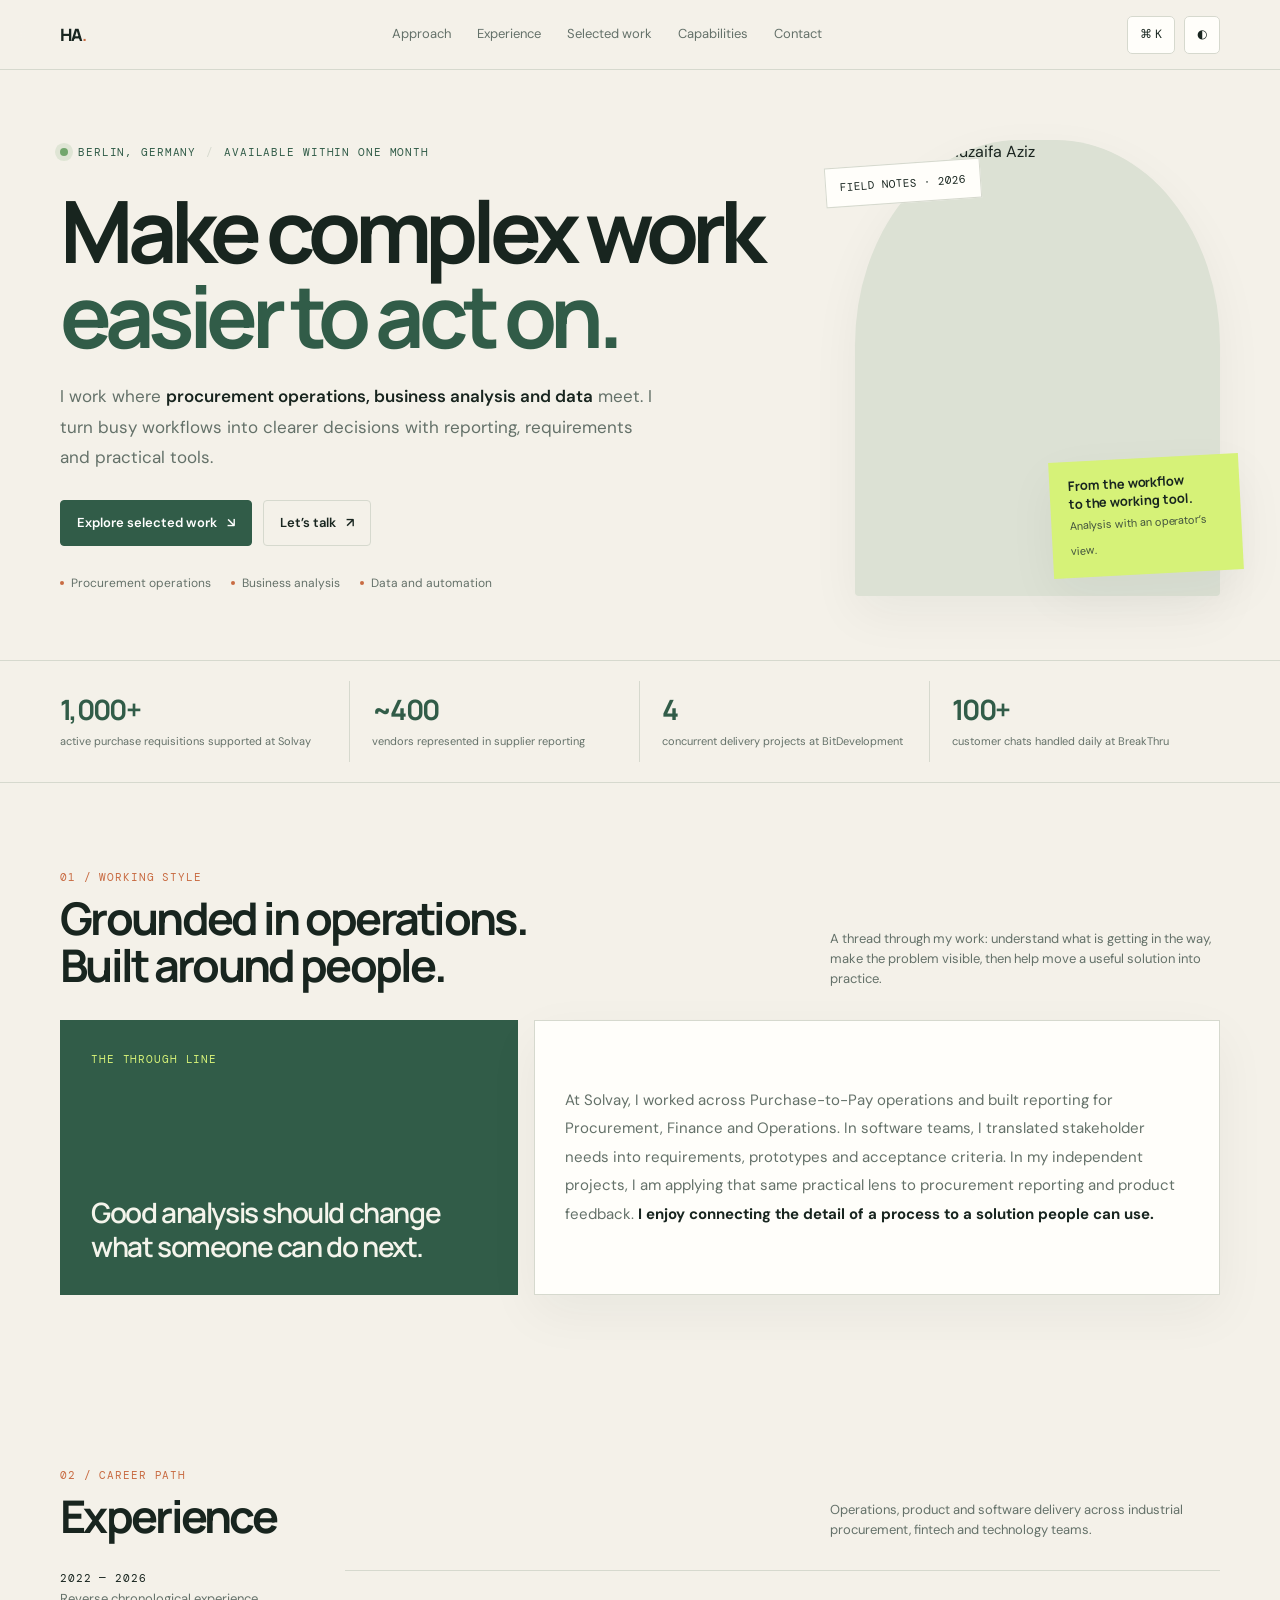
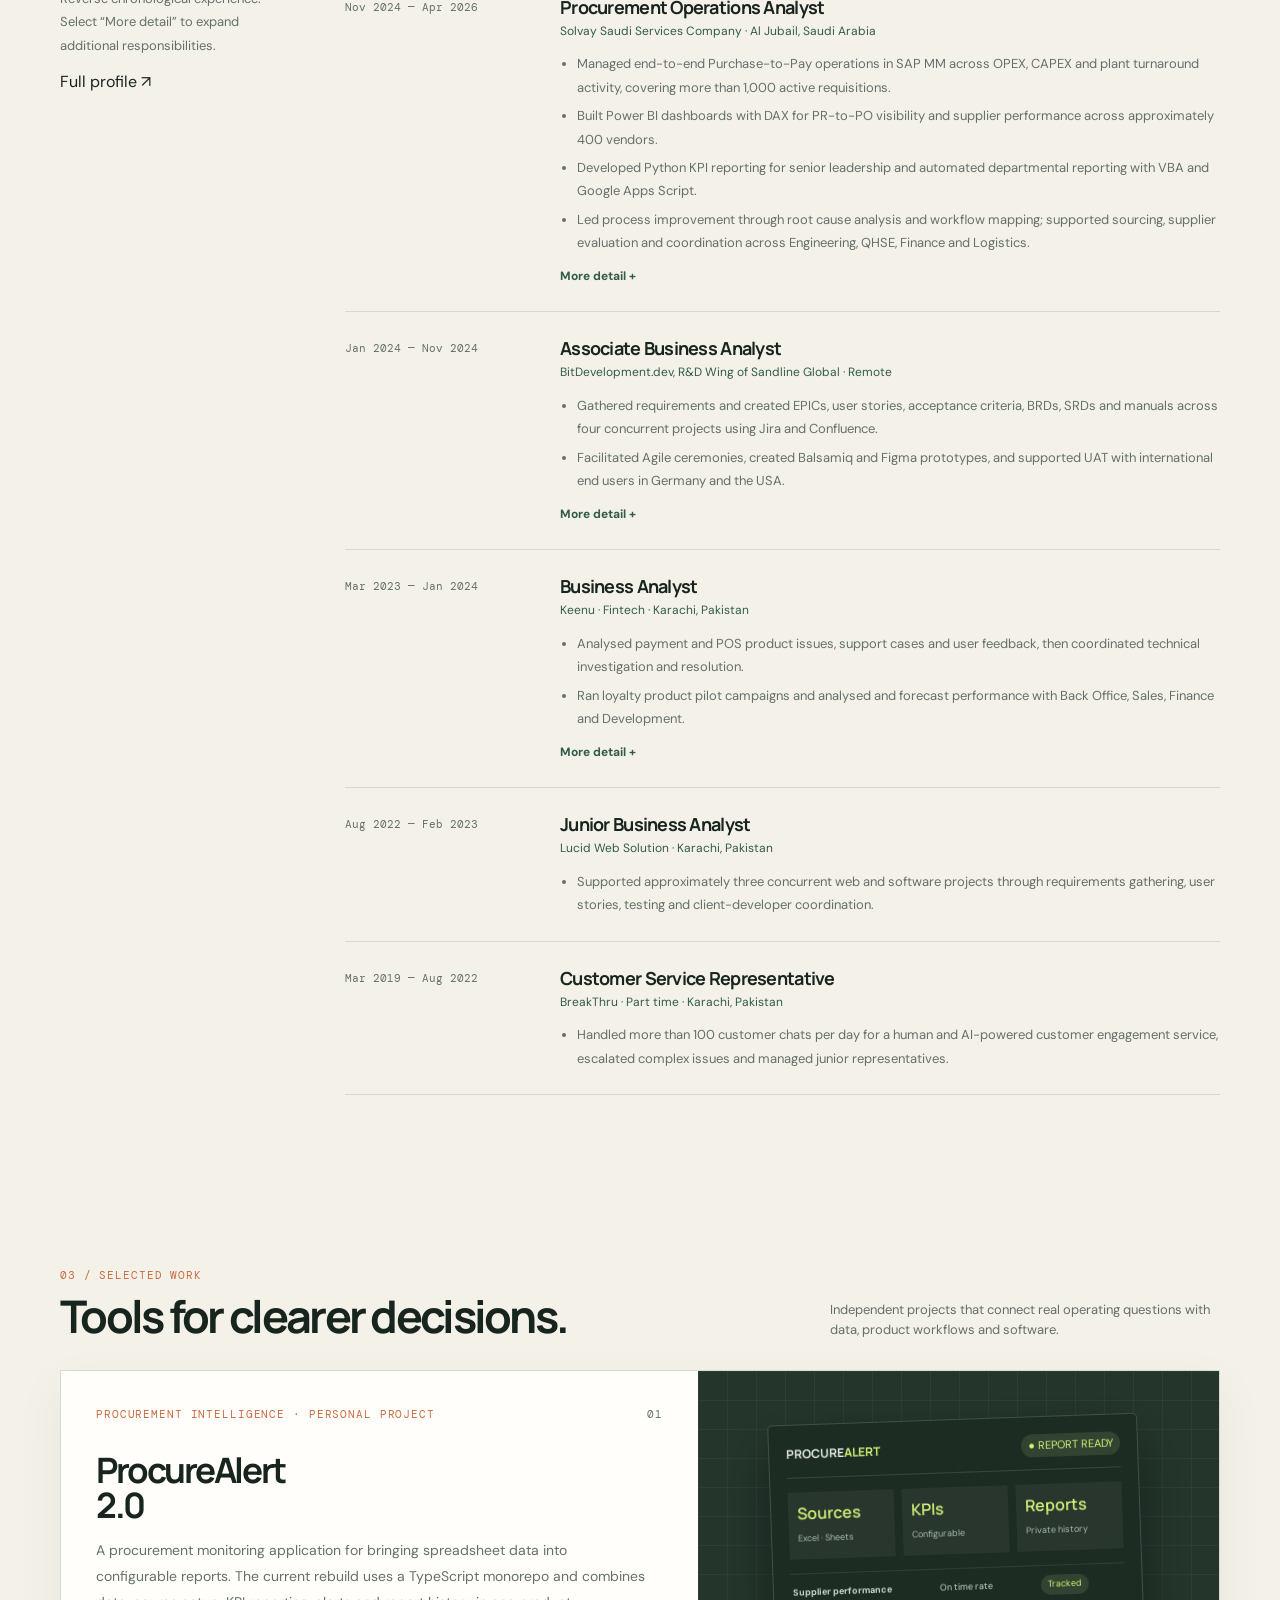
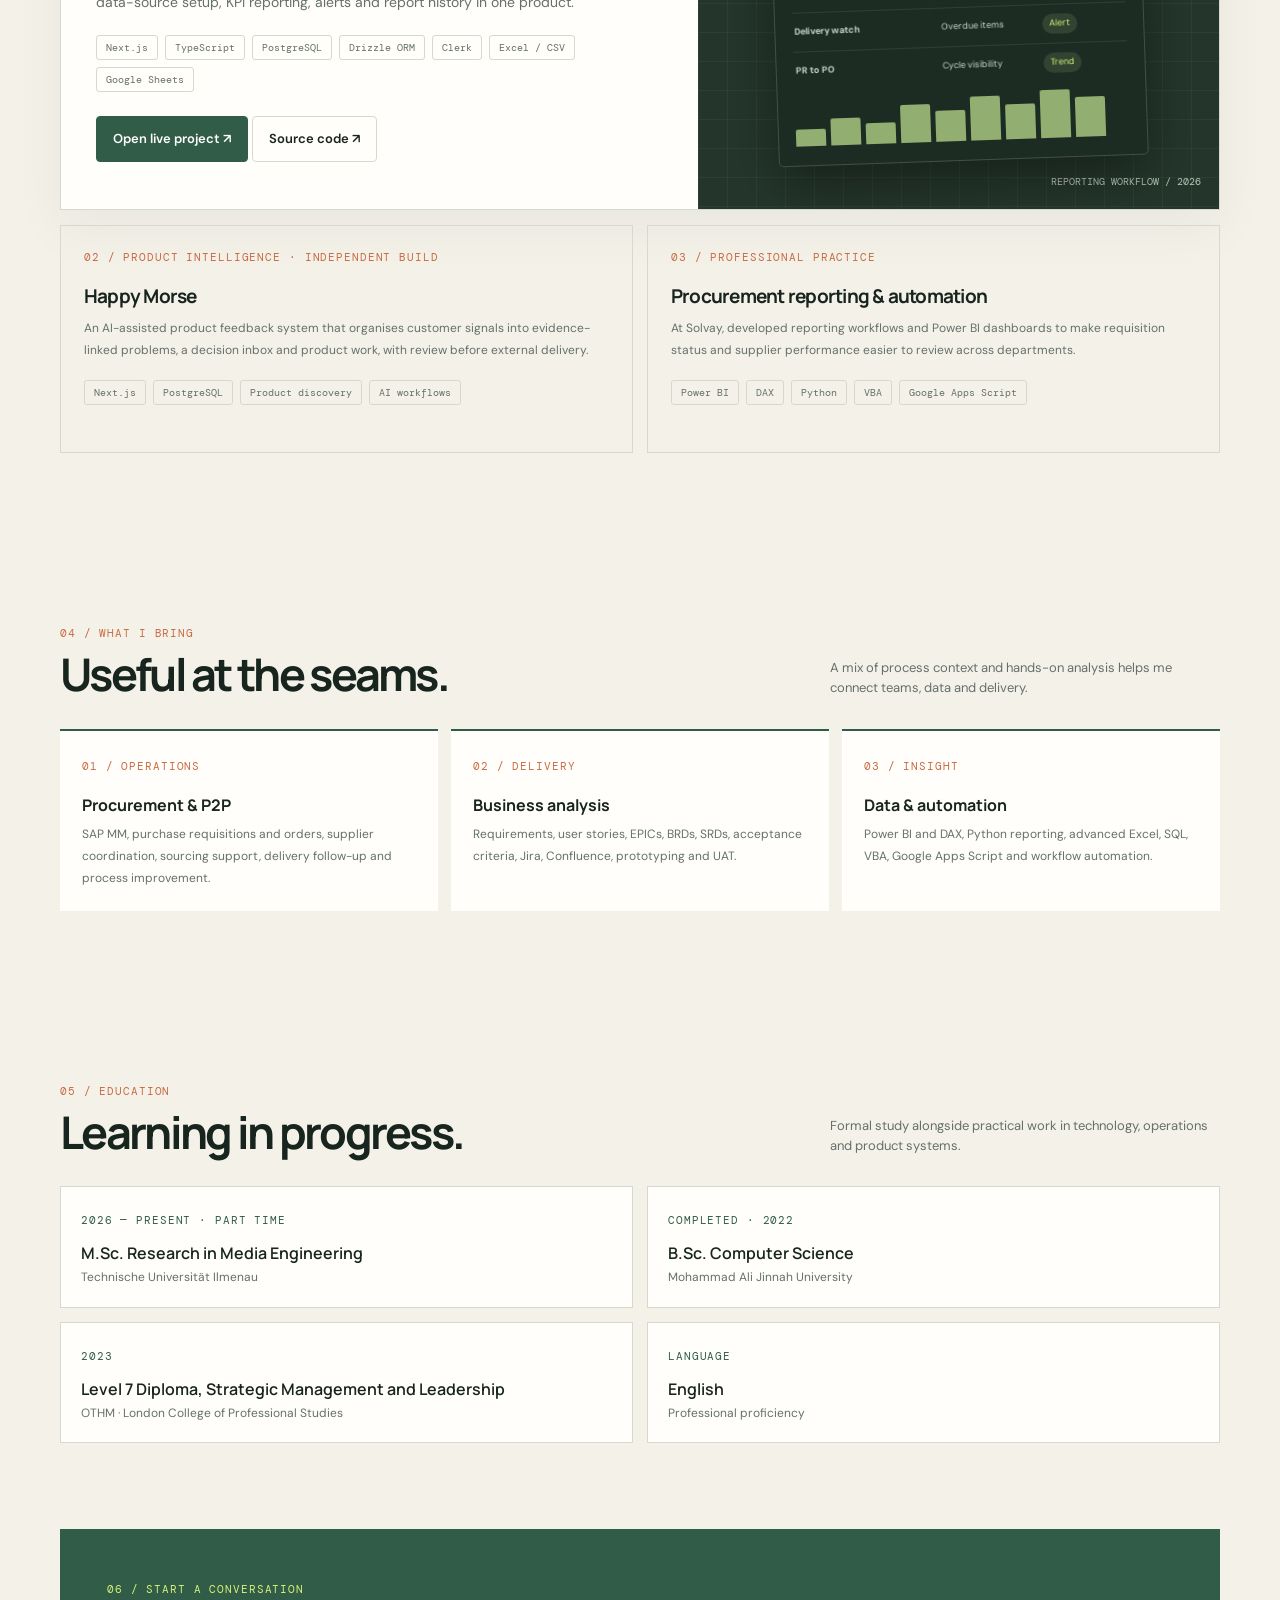
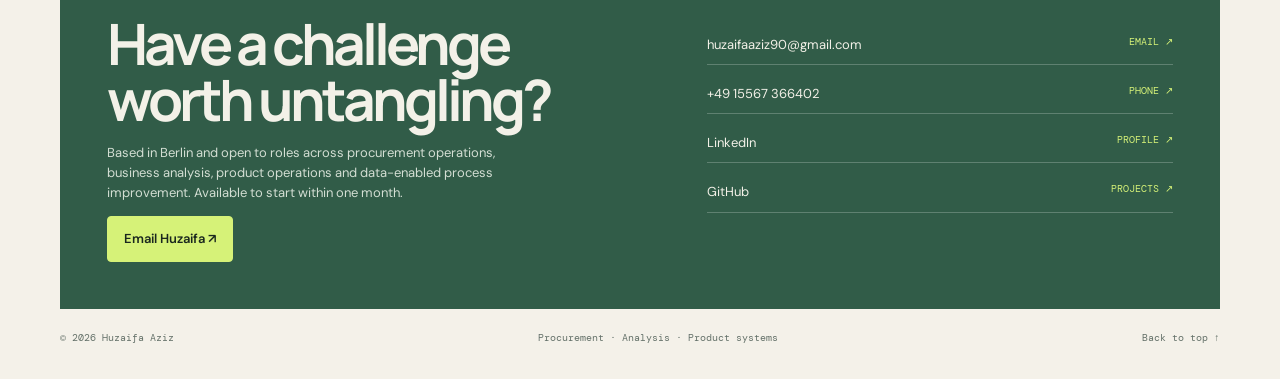
==== index.html @ 8d6973bf "Add files via upload" ====
<!doctype html>
<html lang="en">
<head>
  <meta charset="utf-8">
  <meta name="viewport" content="width=device-width, initial-scale=1">
  <meta name="theme-color" content="#f4f1e9">
  <meta name="description" content="Huzaifa Aziz connects procurement operations, business analysis and practical data tools. Based in Berlin, Germany.">
  <title>Huzaifa Aziz | Procurement, Analysis & Product Systems</title>
  <link rel="preconnect" href="https://fonts.googleapis.com">
  <link rel="preconnect" href="https://fonts.gstatic.com" crossorigin>
  <link href="https://fonts.googleapis.com/css2?family=DM+Mono:wght@400;500&family=DM+Sans:wght@400;500;600;700&family=Manrope:wght@400;500;600;700;800&display=swap" rel="stylesheet">
  <style>
    :root{--paper:#f4f1e9;--ink:#18251f;--muted:#647169;--line:#d6d9ce;--green:#315c48;--lime:#d6f278;--orange:#c86b42;--card:#fffefa;--shadow:0 18px 50px #18251f0d;--sans:'DM Sans',sans-serif;--display:'Manrope',sans-serif;--mono:'DM Mono',monospace;color-scheme:light}
    [data-theme=dark]{--paper:#141c19;--ink:#eaf0e8;--muted:#a2afa5;--line:#354139;--green:#9dc5a9;--lime:#d6f278;--orange:#ee9c74;--card:#1d2823;--shadow:0 18px 50px #0003;color-scheme:dark}
    *{box-sizing:border-box}html{scroll-behavior:smooth;scroll-padding-top:90px}body{margin:0;background:var(--paper);color:var(--ink);font-family:var(--sans);line-height:1.55}a{color:inherit;text-decoration:none}button{font:inherit;color:inherit}.mono{font-family:var(--mono);font-size:11px;letter-spacing:.08em;text-transform:uppercase}.muted{color:var(--muted)}.wrap{width:min(1160px,calc(100% - 48px));margin:auto}.topbar{height:70px;border-bottom:1px solid var(--line);display:flex;align-items:center;position:sticky;top:0;background:color-mix(in srgb,var(--paper) 91%,transparent);backdrop-filter:blur(14px);z-index:10}.nav{display:flex;align-items:center;justify-content:space-between;gap:25px}.brand{font:800 17px var(--display);letter-spacing:-.05em}.brand b{color:var(--orange)}.navlinks{display:flex;align-items:center;gap:26px;font-size:13px;color:var(--muted)}.navlinks a:hover,.textlink:hover{color:var(--orange)}.navtools{display:flex;align-items:center;gap:9px}.iconbtn,.menu-btn{height:38px;padding:0 12px;border:1px solid var(--line);background:var(--card);border-radius:5px;cursor:pointer;font-size:12px}.menu-btn{display:none}
    .hero{padding:70px 0 64px;display:grid;grid-template-columns:1.28fr .72fr;gap:64px;align-items:center}.eyebrow{display:flex;align-items:center;gap:10px;color:var(--green)}.dot{width:8px;height:8px;border-radius:50%;background:#72a66d;box-shadow:0 0 0 5px color-mix(in srgb,#72a66d 16%,transparent)}h1,h2,h3,p{margin-top:0}h1{font:700 clamp(46px,7vw,86px)/.99 var(--display);letter-spacing:-.075em;margin:27px 0 23px;max-width:770px}.hero h1 span{color:var(--green)}.hero-copy{max-width:600px;color:var(--muted);font-size:17px;line-height:1.8}.hero-copy strong{color:var(--ink);font-weight:600}.actions{display:flex;gap:11px;flex-wrap:wrap;margin:27px 0 28px}.button{display:inline-flex;align-items:center;gap:10px;padding:12px 16px;border:1px solid var(--green);background:var(--green);color:#fff;border-radius:4px;font-size:13px;font-weight:600;transition:transform .18s,background .18s}.button:hover{transform:translateY(-2px);background:#254735}.button.secondary{color:var(--ink);background:transparent;border-color:var(--line)}.button.secondary:hover{border-color:var(--green);background:var(--card)}.quickfacts{display:flex;gap:20px;flex-wrap:wrap;color:var(--muted);font-size:12px}.quickfacts span{display:flex;align-items:center;gap:7px}.quickfacts i{width:4px;height:4px;background:var(--orange);border-radius:50%}
    .portrait-wrap{position:relative;max-width:365px;justify-self:end;width:100%}.portrait-frame{aspect-ratio:4/5;background:#dce1d4;overflow:hidden;border-radius:45% 45% 4px 4px;position:relative;box-shadow:var(--shadow)}.portrait-frame img{width:100%;height:100%;object-fit:cover;object-position:50% 34%;filter:saturate(.82)}.portrait-mark{position:absolute;right:-21px;bottom:23px;background:var(--lime);padding:15px 18px;max-width:190px;box-shadow:var(--shadow);transform:rotate(-3deg)}.portrait-mark b{display:block;font:700 13px var(--display)}.portrait-mark span{font-size:11px;color:#41523d}.portrait-note{position:absolute;top:23px;left:-30px;background:var(--card);padding:12px 14px;border:1px solid var(--line);font:11px var(--mono);transform:rotate(-4deg)}
    .proof{border-top:1px solid var(--line);border-bottom:1px solid var(--line);padding:20px 0}.proof-grid{display:grid;grid-template-columns:repeat(4,1fr)}.proof-item{padding:9px 22px;border-right:1px solid var(--line)}.proof-item:first-child{padding-left:0}.proof-item:last-child{border:0}.proof-num{display:block;font:700 28px var(--display);letter-spacing:-.06em;color:var(--green)}.proof-label{font-size:11px;color:var(--muted);line-height:1.45}
    section.content{padding:86px 0}.section-head{display:flex;justify-content:space-between;align-items:end;gap:24px;margin-bottom:30px}.section-head h2{font:700 clamp(30px,4vw,45px)/1.05 var(--display);letter-spacing:-.06em;margin:9px 0 0}.section-head p{max-width:390px;font-size:13px;color:var(--muted);margin:0}.section-no{color:var(--orange)}
    .story-grid{display:grid;grid-template-columns:.8fr 1.2fr;gap:16px}.story-lede{padding:31px;background:var(--green);color:#f4f4eb;min-height:275px;display:flex;flex-direction:column;justify-content:space-between}.story-lede .mono{color:var(--lime)}.story-lede h3{font:600 28px/1.23 var(--display);letter-spacing:-.05em;margin:30px 0 0;max-width:360px}.story-right{background:var(--card);border:1px solid var(--line);padding:28px 30px;box-shadow:var(--shadow);display:flex;align-items:center}.story-right p{font-size:15px;line-height:1.9;color:var(--muted);margin:0}.story-right strong{color:var(--ink)}
    .experience{display:grid;grid-template-columns:230px 1fr;gap:55px}.exp-intro{position:sticky;top:105px;align-self:start}.exp-intro p{font-size:13px;color:var(--muted);line-height:1.8}.timeline{border-top:1px solid var(--line)}.job{padding:24px 0;border-bottom:1px solid var(--line);display:grid;grid-template-columns:190px 1fr;gap:25px}.job time{font:11px var(--mono);color:var(--muted);padding-top:5px}.job h3{font:700 18px var(--display);letter-spacing:-.04em;margin:0}.job-org{font-size:12px;color:var(--green);margin:3px 0 12px}.job ul{margin:0;padding-left:17px;color:var(--muted);font-size:13px;line-height:1.8}.job li+li{margin-top:5px}.job-more{margin-top:12px;border:0;background:none;color:var(--green);padding:0;font-size:12px;font-weight:700;cursor:pointer}.job .extra{display:none}.job.open .extra{display:list-item}
    .project-feature{background:var(--card);border:1px solid var(--line);box-shadow:var(--shadow);display:grid;grid-template-columns:1.1fr .9fr;min-height:360px;overflow:hidden}.project-copy{padding:35px}.project-top{display:flex;justify-content:space-between;gap:16px;align-items:center}.project-label{color:var(--orange)}.project-copy h3{font:700 35px/.98 var(--display);letter-spacing:-.07em;margin:30px 0 16px}.project-copy p{max-width:550px;color:var(--muted);font-size:14px;line-height:1.85}.chips{display:flex;flex-wrap:wrap;gap:7px;margin:19px 0 24px}.chip{border:1px solid var(--line);padding:5px 9px;border-radius:3px;font:10px var(--mono);color:var(--muted)}.project-art{position:relative;min-height:330px;background:#24362c;overflow:hidden;padding:28px;color:#e9f0e8}.gridlines{position:absolute;inset:0;background-image:linear-gradient(#ffffff0a 1px,transparent 1px),linear-gradient(90deg,#ffffff0a 1px,transparent 1px);background-size:29px 29px}.mock{position:relative;z-index:1;border:1px solid #ffffff29;background:#1c2b23e8;border-radius:5px;padding:17px;max-width:370px;margin:20px auto;box-shadow:0 20px 55px #0006;transform:rotate(-2deg)}.mock-head{display:flex;justify-content:space-between;align-items:center;font-size:11px;border-bottom:1px solid #ffffff20;padding-bottom:12px}.mock-logo{font:700 12px var(--display)}.mock-logo i{color:var(--lime);font-style:normal}.mock-stats{display:grid;grid-template-columns:repeat(3,1fr);gap:8px;margin:14px 0}.mock-stat{background:#ffffff0c;padding:10px 9px}.mock-stat b{font:600 16px var(--display);display:block;color:var(--lime)}.mock-stat small{font-size:9px;color:#aab9ae}.mock-row{display:grid;grid-template-columns:1.2fr .8fr .7fr;gap:7px;align-items:center;border-top:1px solid #ffffff16;padding:9px 2px;font-size:9px;color:#cbd6cc}.pill{border-radius:20px;padding:3px 7px;background:#b3d28223;color:#d6f278;width:max-content}.mock-bars{height:48px;display:flex;align-items:end;gap:5px;margin:8px 0 2px}.mock-bars i{width:9%;background:#9fbd79;border-radius:2px 2px 0 0;opacity:.9}.project-note{position:absolute;bottom:21px;right:18px;font:10px var(--mono);color:#bac8ba}
    .project-pair{display:grid;grid-template-columns:1fr 1fr;gap:14px;margin-top:15px}.mini-project{padding:23px;border:1px solid var(--line);background:transparent;transition:background .2s,transform .2s}.mini-project:hover{background:var(--card);transform:translateY(-3px)}.mini-project h3{font:700 19px var(--display);letter-spacing:-.04em;margin:17px 0 9px}.mini-project p{font-size:12px;color:var(--muted);line-height:1.8;margin-bottom:14px}.mini-project .textlink{font-size:12px;color:var(--green);font-weight:700}
    .cap-grid{display:grid;grid-template-columns:repeat(3,1fr);gap:13px}.cap{padding:22px;border-top:2px solid var(--green);background:var(--card);min-height:165px}.cap .mono{color:var(--orange)}.cap h3{font:700 16px var(--display);margin:17px 0 8px}.cap p{font-size:12px;color:var(--muted);line-height:1.8;margin:0}.education{display:grid;grid-template-columns:1fr 1fr;gap:14px}.edu{border:1px solid var(--line);padding:20px;background:var(--card)}.edu h3{font:600 16px var(--display);margin:10px 0 4px}.edu p{font-size:12px;color:var(--muted);margin:0}.edu .mono{color:var(--green)}
    .contact{background:var(--green);color:#f3f1e8;padding:47px;display:grid;grid-template-columns:1.1fr .9fr;gap:30px;align-items:center}.contact .mono{color:var(--lime)}.contact h2{font:700 clamp(34px,5vw,57px)/.98 var(--display);letter-spacing:-.07em;margin:15px 0}.contact p{font-size:13px;color:#d3ded3;max-width:420px}.contact-links{display:grid;gap:10px}.contact-links a{border-bottom:1px solid #ffffff39;padding:9px 0;display:flex;justify-content:space-between;gap:10px;font-size:13px}.contact-links a span{font:10px var(--mono);color:var(--lime)}footer{padding:22px 0 35px;display:flex;justify-content:space-between;color:var(--muted);font:10px var(--mono)}.reveal{opacity:0;transform:translateY(15px);transition:opacity .6s,transform .6s}.reveal.in{opacity:1;transform:none}.palette{position:fixed;inset:0;z-index:30;background:#0007;display:none;align-items:flex-start;justify-content:center;padding:15vh 20px}.palette.show{display:flex}.palette-box{width:min(510px,100%);background:var(--card);padding:12px;border:1px solid var(--line);box-shadow:var(--shadow)}.palette input{width:100%;padding:13px;border:0;border-bottom:1px solid var(--line);background:transparent;color:var(--ink);outline:0}.palette a{display:block;padding:11px 13px;font-size:13px;color:var(--muted)}.palette a:hover{background:var(--paper);color:var(--ink)}
    @media(max-width:800px){.wrap{width:min(100% - 32px,650px)}.navlinks{display:none}.menu-btn{display:block}.hero{grid-template-columns:1fr;gap:36px;padding:50px 0}.portrait-wrap{justify-self:center;width:min(300px,78%)}.proof-grid{grid-template-columns:repeat(2,1fr)}.proof-item:nth-child(2){border:0}.proof-item:nth-child(n+3){border-top:1px solid var(--line);margin-top:10px;padding-top:17px}.story-grid,.project-feature,.contact{grid-template-columns:1fr}.story-lede{min-height:200px}.project-art{min-height:320px}.experience{grid-template-columns:1fr;gap:24px}.exp-intro{position:static}.job{grid-template-columns:125px 1fr;gap:15px}.cap-grid{grid-template-columns:1fr 1fr}.contact{padding:30px}}
    @media(max-width:520px){h1{font-size:52px}.section-head{display:block}.section-head p{margin-top:14px}.proof-item{padding-left:14px;padding-right:10px}.job{grid-template-columns:1fr;gap:5px}.job time{font-size:10px}.project-copy{padding:24px}.project-art{padding:17px}.mock{padding:13px}.project-pair,.education,.cap-grid{grid-template-columns:1fr}.quickfacts{gap:10px 14px}.contact{padding:26px 22px}footer{gap:15px;flex-direction:column}}
    @media(prefers-reduced-motion:reduce){*,*::before,*::after{scroll-behavior:auto!important;transition:none!important}.reveal{opacity:1;transform:none}}
  </style>
</head>
<body>
  <header class="topbar"><nav class="nav wrap" aria-label="Main navigation">
    <a class="brand" href="#home">HA<b>.</b></a>
    <div class="navlinks"><a href="#about">Approach</a><a href="#experience">Experience</a><a href="#work">Selected work</a><a href="#capabilities">Capabilities</a><a href="#contact">Contact</a></div>
    <div class="navtools"><button class="iconbtn" id="cmd" aria-label="Open quick navigation">⌘ K</button><button class="iconbtn" id="theme" aria-label="Toggle color theme">◐</button><button class="menu-btn" id="menu" aria-label="Show navigation">Menu</button></div>
  </nav></header>
  <main>
    <section class="hero wrap" id="home">
      <div>
        <div class="eyebrow mono"><i class="dot"></i> Berlin, Germany <span style="color:var(--line)">/</span> Available within one month</div>
        <h1>Make complex work<br><span>easier to act on.</span></h1>
        <p class="hero-copy">I work where <strong>procurement operations, business analysis and data</strong> meet. I turn busy workflows into clearer decisions with reporting, requirements and practical tools.</p>
        <div class="actions"><a class="button" href="#work">Explore selected work <span aria-hidden="true">↘</span></a><a class="button secondary" href="mailto:huzaifaaziz90@gmail.com">Let’s talk <span aria-hidden="true">↗</span></a></div>
        <div class="quickfacts"><span><i></i> Procurement operations</span><span><i></i> Business analysis</span><span><i></i> Data and automation</span></div>
      </div>
      <div class="portrait-wrap"><div class="portrait-frame"><img src="assets/huzaifa-aziz.jpg" alt="Portrait of Huzaifa Aziz"></div><div class="portrait-note">FIELD NOTES · 2026</div><div class="portrait-mark"><b>From the workflow<br>to the working tool.</b><span>Analysis with an operator’s view.</span></div></div>
    </section>
    <div class="proof"><div class="wrap proof-grid">
      <div class="proof-item"><span class="proof-num">1,000+</span><span class="proof-label">active purchase requisitions supported at Solvay</span></div>
      <div class="proof-item"><span class="proof-num">~400</span><span class="proof-label">vendors represented in supplier reporting</span></div>
      <div class="proof-item"><span class="proof-num">4</span><span class="proof-label">concurrent delivery projects at BitDevelopment</span></div>
      <div class="proof-item"><span class="proof-num">100+</span><span class="proof-label">customer chats handled daily at BreakThru</span></div>
    </div></div>
    <section class="content wrap" id="about"><div class="section-head"><div><div class="mono section-no">01 / Working style</div><h2>Grounded in operations.<br>Built around people.</h2></div><p>A thread through my work: understand what is getting in the way, make the problem visible, then help move a useful solution into practice.</p></div>
      <div class="story-grid reveal"><div class="story-lede"><span class="mono">THE THROUGH LINE</span><h3>Good analysis should change what someone can do next.</h3></div><div class="story-right"><p>At Solvay, I worked across Purchase-to-Pay operations and built reporting for Procurement, Finance and Operations. In software teams, I translated stakeholder needs into requirements, prototypes and acceptance criteria. In my independent projects, I am applying that same practical lens to procurement reporting and product feedback. <strong>I enjoy connecting the detail of a process to a solution people can use.</strong></p></div></div>
    </section>
    <section class="content wrap" id="experience"><div class="section-head"><div><div class="mono section-no">02 / Career path</div><h2>Experience</h2></div><p>Operations, product and software delivery across industrial procurement, fintech and technology teams.</p></div>
      <div class="experience"><aside class="exp-intro"><div class="mono">2022 — 2026</div><p>Reverse chronological experience. Select “More detail” to expand additional responsibilities.</p><a class="textlink" href="https://www.linkedin.com/in/huzaifah-aziz-63092996/" target="_blank" rel="noreferrer">Full profile ↗</a></aside><div class="timeline">
        <article class="job"><time>Nov 2024 — Apr 2026</time><div><h3>Procurement Operations Analyst</h3><div class="job-org">Solvay Saudi Services Company · Al Jubail, Saudi Arabia</div><ul><li>Managed end-to-end Purchase-to-Pay operations in SAP MM across OPEX, CAPEX and plant turnaround activity, covering more than 1,000 active requisitions.</li><li>Built Power BI dashboards with DAX for PR-to-PO visibility and supplier performance across approximately 400 vendors.</li><li>Developed Python KPI reporting for senior leadership and automated departmental reporting with VBA and Google Apps Script.</li><li>Led process improvement through root cause analysis and workflow mapping; supported sourcing, supplier evaluation and coordination across Engineering, QHSE, Finance and Logistics.</li><li class="extra">Coordinated suppliers across Europe, Asia and other markets and participated in price negotiations. No quantified savings claim is included.</li></ul><button class="job-more">More detail +</button></div></article>
        <article class="job"><time>Jan 2024 — Nov 2024</time><div><h3>Associate Business Analyst</h3><div class="job-org">BitDevelopment.dev, R&amp;D Wing of Sandline Global · Remote</div><ul><li>Gathered requirements and created EPICs, user stories, acceptance criteria, BRDs, SRDs and manuals across four concurrent projects using Jira and Confluence.</li><li>Facilitated Agile ceremonies, created Balsamiq and Figma prototypes, and supported UAT with international end users in Germany and the USA.</li><li class="extra">Worked with stakeholders and delivery teams to clarify workflows and validate outcomes against business rules.</li></ul><button class="job-more">More detail +</button></div></article>
        <article class="job"><time>Mar 2023 — Jan 2024</time><div><h3>Business Analyst</h3><div class="job-org">Keenu · Fintech · Karachi, Pakistan</div><ul><li>Analysed payment and POS product issues, support cases and user feedback, then coordinated technical investigation and resolution.</li><li>Ran loyalty product pilot campaigns and analysed and forecast performance with Back Office, Sales, Finance and Development.</li><li class="extra">Documented product workflows and surfaced recurring process gaps to support product and operational improvements.</li></ul><button class="job-more">More detail +</button></div></article>
        <article class="job"><time>Aug 2022 — Feb 2023</time><div><h3>Junior Business Analyst</h3><div class="job-org">Lucid Web Solution · Karachi, Pakistan</div><ul><li>Supported approximately three concurrent web and software projects through requirements gathering, user stories, testing and client-developer coordination.</li></ul></div></article>
        <article class="job"><time>Mar 2019 — Aug 2022</time><div><h3>Customer Service Representative</h3><div class="job-org">BreakThru · Part time · Karachi, Pakistan</div><ul><li>Handled more than 100 customer chats per day for a human and AI-powered customer engagement service, escalated complex issues and managed junior representatives.</li></ul></div></article>
      </div></div>
    </section>
    <section class="content wrap" id="work"><div class="section-head"><div><div class="mono section-no">03 / Selected work</div><h2>Tools for clearer decisions.</h2></div><p>Independent projects that connect real operating questions with data, product workflows and software.</p></div>
      <article class="project-feature reveal"><div class="project-copy"><div class="project-top"><span class="mono project-label">PROCUREMENT INTELLIGENCE · PERSONAL PROJECT</span><span class="mono muted">01</span></div><h3>ProcureAlert<br>2.0</h3><p>A procurement monitoring application for bringing spreadsheet data into configurable reports. The current rebuild uses a TypeScript monorepo and combines data-source setup, KPI reporting, alerts and report history in one product.</p><div class="chips"><span class="chip">Next.js</span><span class="chip">TypeScript</span><span class="chip">PostgreSQL</span><span class="chip">Drizzle ORM</span><span class="chip">Clerk</span><span class="chip">Excel / CSV</span><span class="chip">Google Sheets</span></div><a class="button" href="https://procurement-alert-system-v2-web.vercel.app/" target="_blank" rel="noreferrer">Open live project ↗</a> <a class="button secondary" href="https://github.com/huzaifaaziz90/procurement-alert-system-v2" target="_blank" rel="noreferrer">Source code ↗</a></div>
        <div class="project-art" aria-label="Illustration of a procurement reporting dashboard"><div class="gridlines"></div><div class="mock"><div class="mock-head"><span class="mock-logo">PROCURE<i>ALERT</i></span><span class="pill">● REPORT READY</span></div><div class="mock-stats"><div class="mock-stat"><b>Sources</b><small>Excel · Sheets</small></div><div class="mock-stat"><b>KPIs</b><small>Configurable</small></div><div class="mock-stat"><b>Reports</b><small>Private history</small></div></div><div class="mock-row"><b>Supplier performance</b><span>On time rate</span><span class="pill">Tracked</span></div><div class="mock-row"><b>Delivery watch</b><span>Overdue items</span><span class="pill">Alert</span></div><div class="mock-row"><b>PR to PO</b><span>Cycle visibility</span><span class="pill">Trend</span></div><div class="mock-bars"><i style="height:35%"></i><i style="height:55%"></i><i style="height:43%"></i><i style="height:79%"></i><i style="height:64%"></i><i style="height:92%"></i><i style="height:73%"></i><i style="height:100%"></i><i style="height:82%"></i></div></div><div class="project-note">REPORTING WORKFLOW / 2026</div></div>
      </article>
      <div class="project-pair"><article class="mini-project reveal"><div class="mono section-no">02 / Product intelligence · Independent build</div><h3>Happy Morse</h3><p>An AI-assisted product feedback system that organises customer signals into evidence-linked problems, a decision inbox and product work, with review before external delivery.</p><div class="chips"><span class="chip">Next.js</span><span class="chip">PostgreSQL</span><span class="chip">Product discovery</span><span class="chip">AI workflows</span></div></article>
        <article class="mini-project reveal"><div class="mono section-no">03 / Professional practice</div><h3>Procurement reporting &amp; automation</h3><p>At Solvay, developed reporting workflows and Power BI dashboards to make requisition status and supplier performance easier to review across departments.</p><div class="chips"><span class="chip">Power BI</span><span class="chip">DAX</span><span class="chip">Python</span><span class="chip">VBA</span><span class="chip">Google Apps Script</span></div></article></div>
    </section>
    <section class="content wrap" id="capabilities"><div class="section-head"><div><div class="mono section-no">04 / What I bring</div><h2>Useful at the seams.</h2></div><p>A mix of process context and hands-on analysis helps me connect teams, data and delivery.</p></div>
      <div class="cap-grid"><article class="cap reveal"><span class="mono">01 / OPERATIONS</span><h3>Procurement &amp; P2P</h3><p>SAP MM, purchase requisitions and orders, supplier coordination, sourcing support, delivery follow-up and process improvement.</p></article><article class="cap reveal"><span class="mono">02 / DELIVERY</span><h3>Business analysis</h3><p>Requirements, user stories, EPICs, BRDs, SRDs, acceptance criteria, Jira, Confluence, prototyping and UAT.</p></article><article class="cap reveal"><span class="mono">03 / INSIGHT</span><h3>Data &amp; automation</h3><p>Power BI and DAX, Python reporting, advanced Excel, SQL, VBA, Google Apps Script and workflow automation.</p></article></div>
    </section>
    <section class="content wrap" id="education"><div class="section-head"><div><div class="mono section-no">05 / Education</div><h2>Learning in progress.</h2></div><p>Formal study alongside practical work in technology, operations and product systems.</p></div><div class="education"><article class="edu"><span class="mono">2026 — Present · Part time</span><h3>M.Sc. Research in Media Engineering</h3><p>Technische Universität Ilmenau</p></article><article class="edu"><span class="mono">Completed · 2022</span><h3>B.Sc. Computer Science</h3><p>Mohammad Ali Jinnah University</p></article><article class="edu"><span class="mono">2023</span><h3>Level 7 Diploma, Strategic Management and Leadership</h3><p>OTHM · London College of Professional Studies</p></article><article class="edu"><span class="mono">LANGUAGE</span><h3>English</h3><p>Professional proficiency</p></article></div></section>
    <section class="wrap" id="contact"><div class="contact"><div><span class="mono">06 / Start a conversation</span><h2>Have a challenge<br>worth untangling?</h2><p>Based in Berlin and open to roles across procurement operations, business analysis, product operations and data-enabled process improvement. Available to start within one month.</p><a class="button" style="background:var(--lime);border-color:var(--lime);color:#1a271e" href="mailto:huzaifaaziz90@gmail.com">Email Huzaifa ↗</a></div><div class="contact-links"><a href="mailto:huzaifaaziz90@gmail.com">huzaifaaziz90@gmail.com <span>EMAIL ↗</span></a><a href="tel:+4915567366402">+49 15567 366402 <span>PHONE ↗</span></a><a href="https://www.linkedin.com/in/huzaifah-aziz-63092996/" target="_blank" rel="noreferrer">LinkedIn <span>PROFILE ↗</span></a><a href="https://github.com/huzaifaaziz90" target="_blank" rel="noreferrer">GitHub <span>PROJECTS ↗</span></a></div></div></section>
  </main>
  <footer class="wrap"><span>© <span id="year"></span> Huzaifa Aziz</span><span>Procurement · Analysis · Product systems</span><a href="#home">Back to top ↑</a></footer>
  <div class="palette" id="palette" role="dialog" aria-modal="true" aria-label="Quick navigation"><div class="palette-box"><input id="palette-input" placeholder="Jump to a section..." aria-label="Filter navigation"><div id="palette-links"><a href="#about">Approach</a><a href="#experience">Experience</a><a href="#work">Selected work</a><a href="#capabilities">Capabilities</a><a href="#education">Education</a><a href="#contact">Contact</a></div></div></div>
  <script>
    document.documentElement.dataset.theme=localStorage.getItem('ha-theme')||'light';
    document.getElementById('theme').addEventListener('click',()=>{const next=document.documentElement.dataset.theme==='dark'?'light':'dark';document.documentElement.dataset.theme=next;localStorage.setItem('ha-theme',next)});
    document.getElementById('year').textContent=new Date().getFullYear();
    document.querySelectorAll('.job-more').forEach(b=>b.addEventListener('click',()=>{const job=b.closest('.job');job.classList.toggle('open');b.textContent=job.classList.contains('open')?'Less detail −':'More detail +'}));
    const palette=document.getElementById('palette'),input=document.getElementById('palette-input');
    const close=()=>{palette.classList.remove('show');input.value='';document.querySelectorAll('#palette-links a').forEach(a=>a.hidden=false)};
    const open=()=>{palette.classList.add('show');input.focus()};document.getElementById('cmd').addEventListener('click',open);document.getElementById('menu').addEventListener('click',open);
    document.addEventListener('keydown',e=>{if((e.metaKey||e.ctrlKey)&&e.key.toLowerCase()==='k'){e.preventDefault();open()}if(e.key==='Escape')close()});
    palette.addEventListener('click',e=>{if(e.target===palette)close()});document.querySelectorAll('#palette-links a').forEach(a=>a.addEventListener('click',close));
    input.addEventListener('input',()=>{const q=input.value.toLowerCase();document.querySelectorAll('#palette-links a').forEach(a=>a.hidden=!a.textContent.toLowerCase().includes(q))});
    const observer=new IntersectionObserver(entries=>entries.forEach(e=>{if(e.isIntersecting){e.target.classList.add('in');observer.unobserve(e.target)}}),{threshold:.12});document.querySelectorAll('.reveal').forEach(el=>observer.observe(el));
  </script>
</body>
</html>
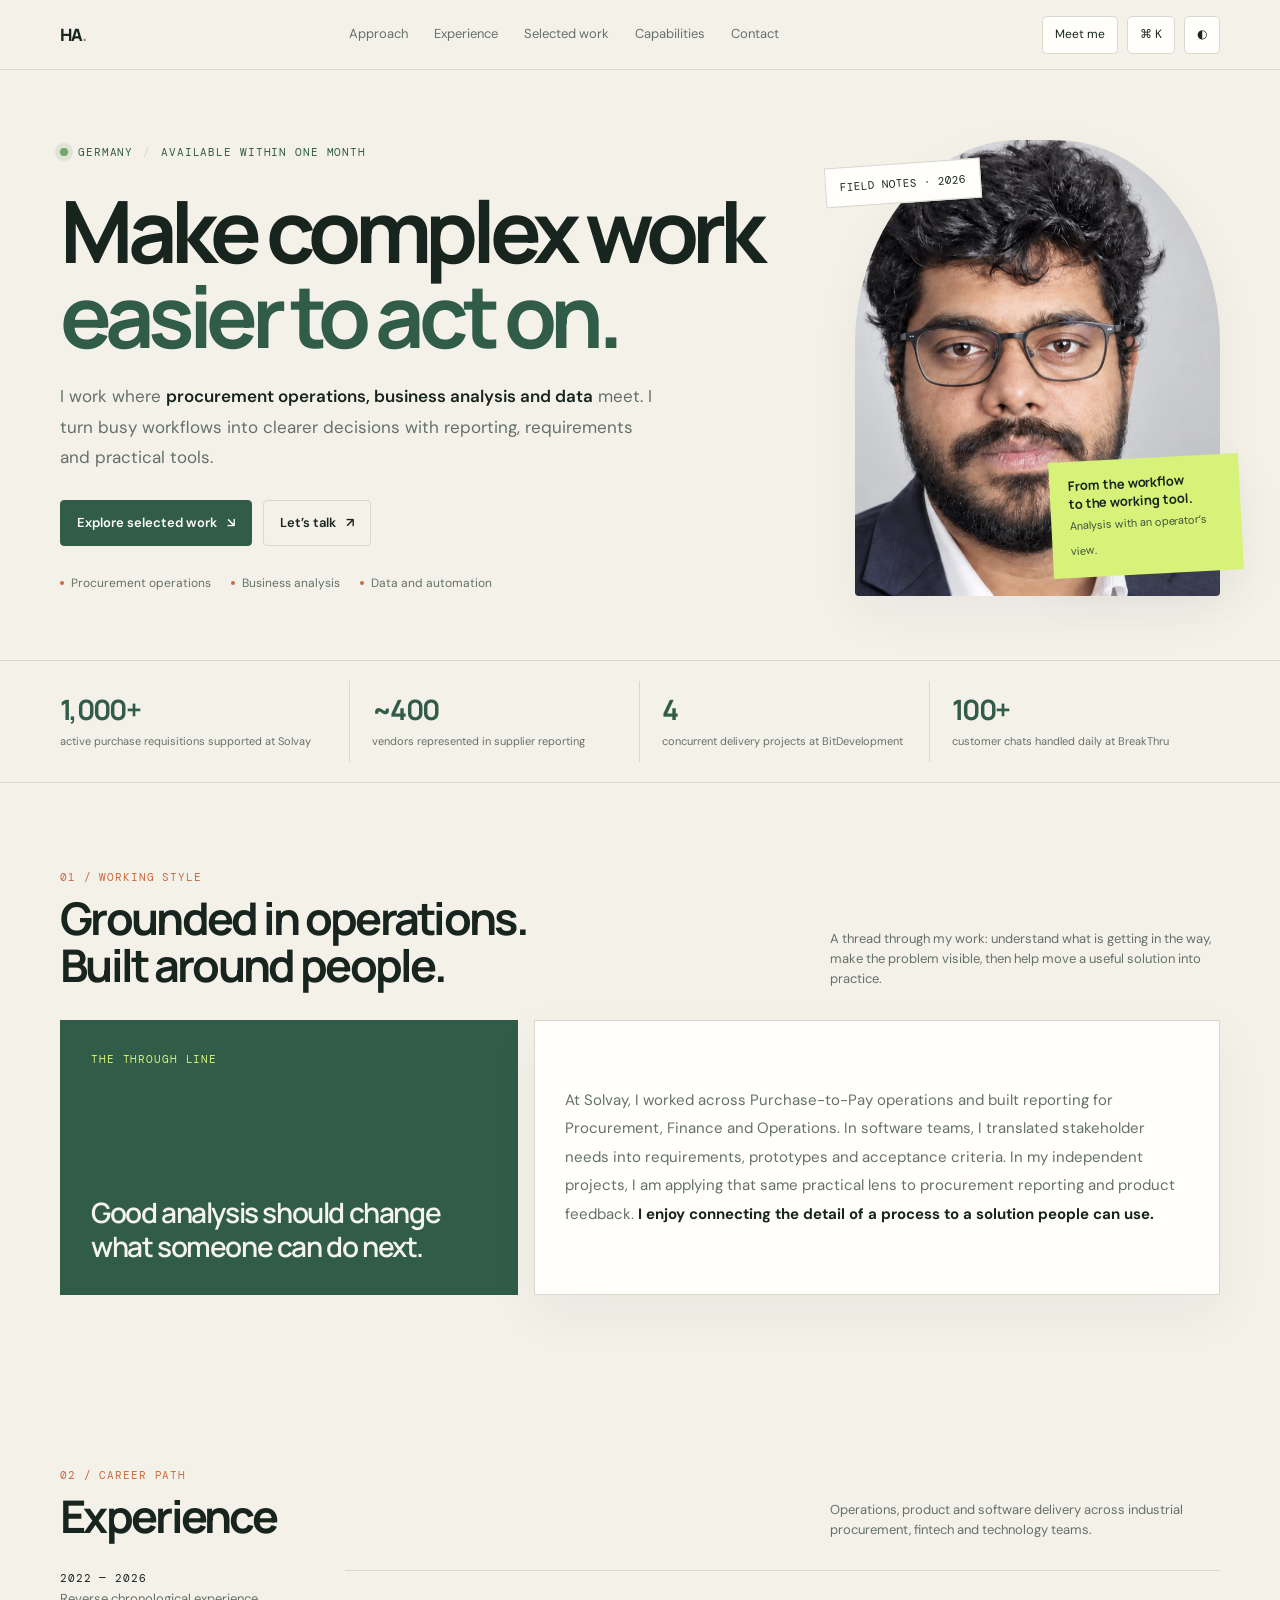
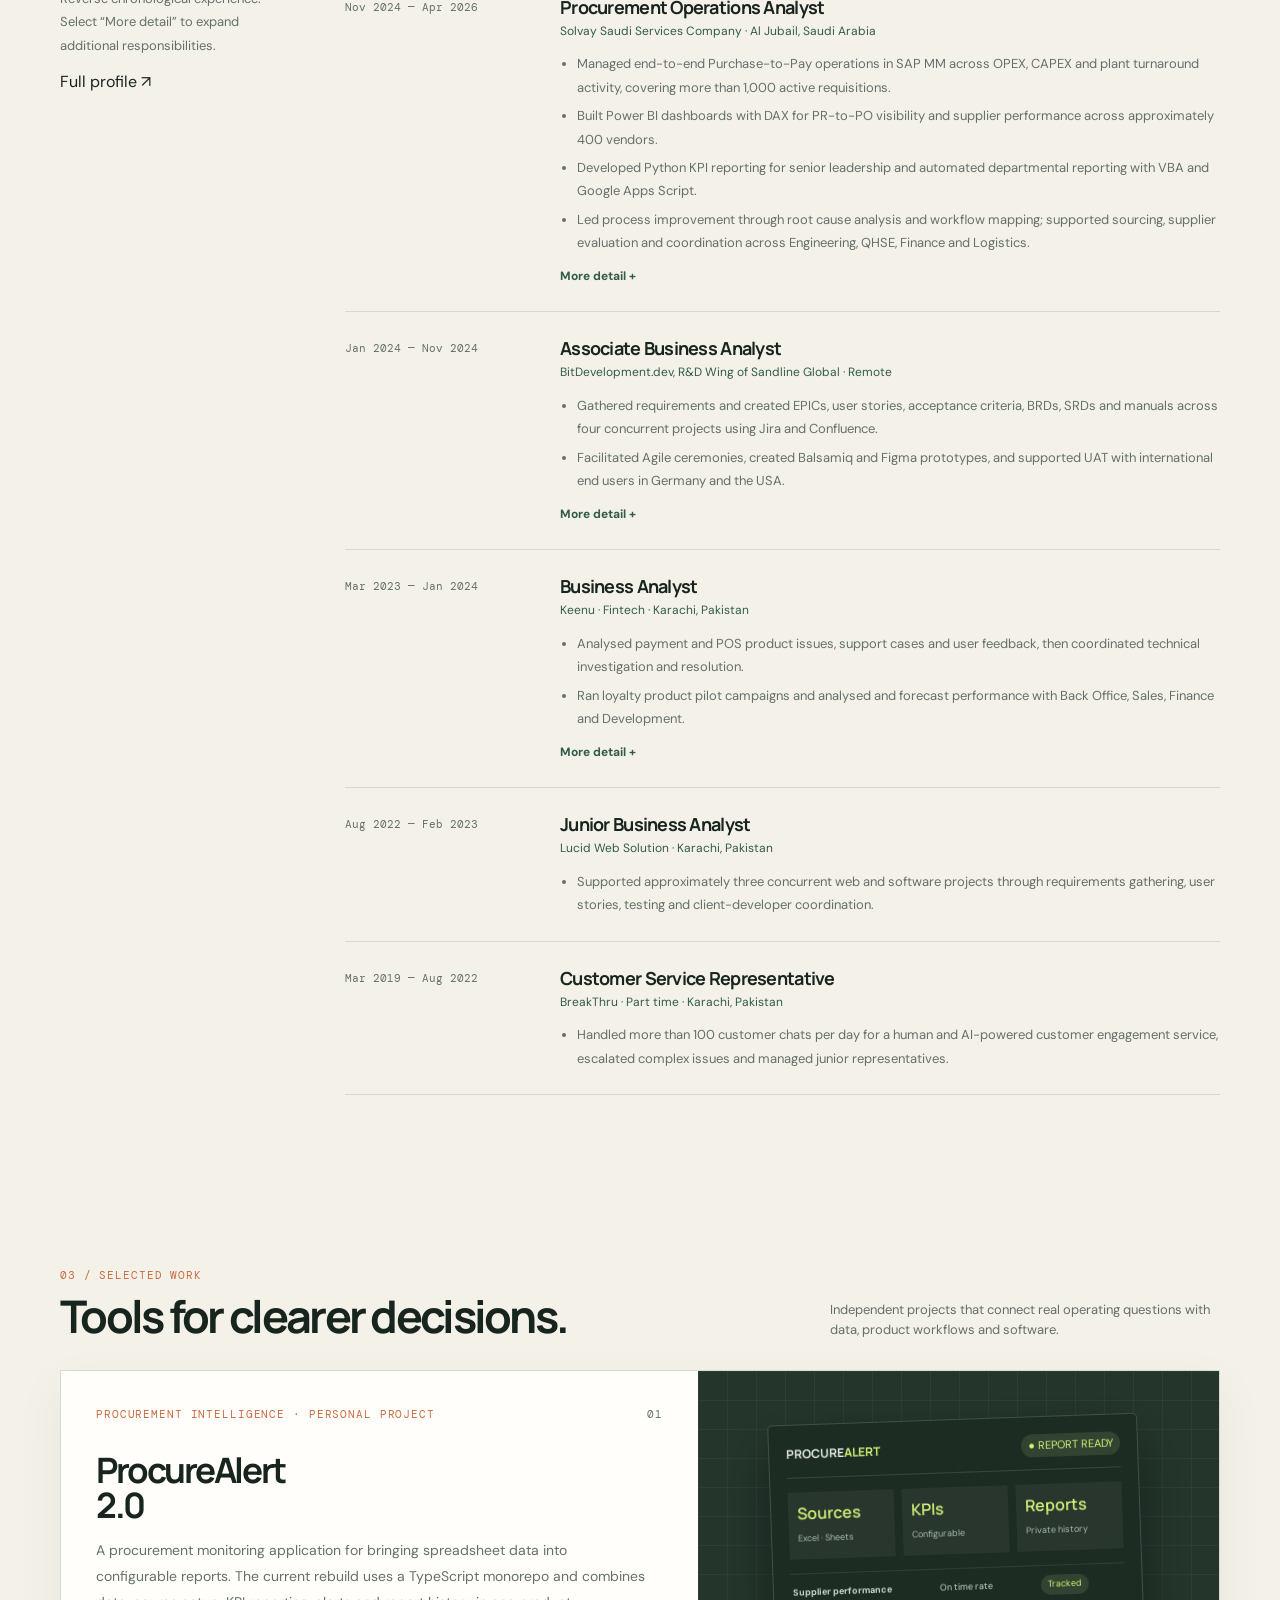
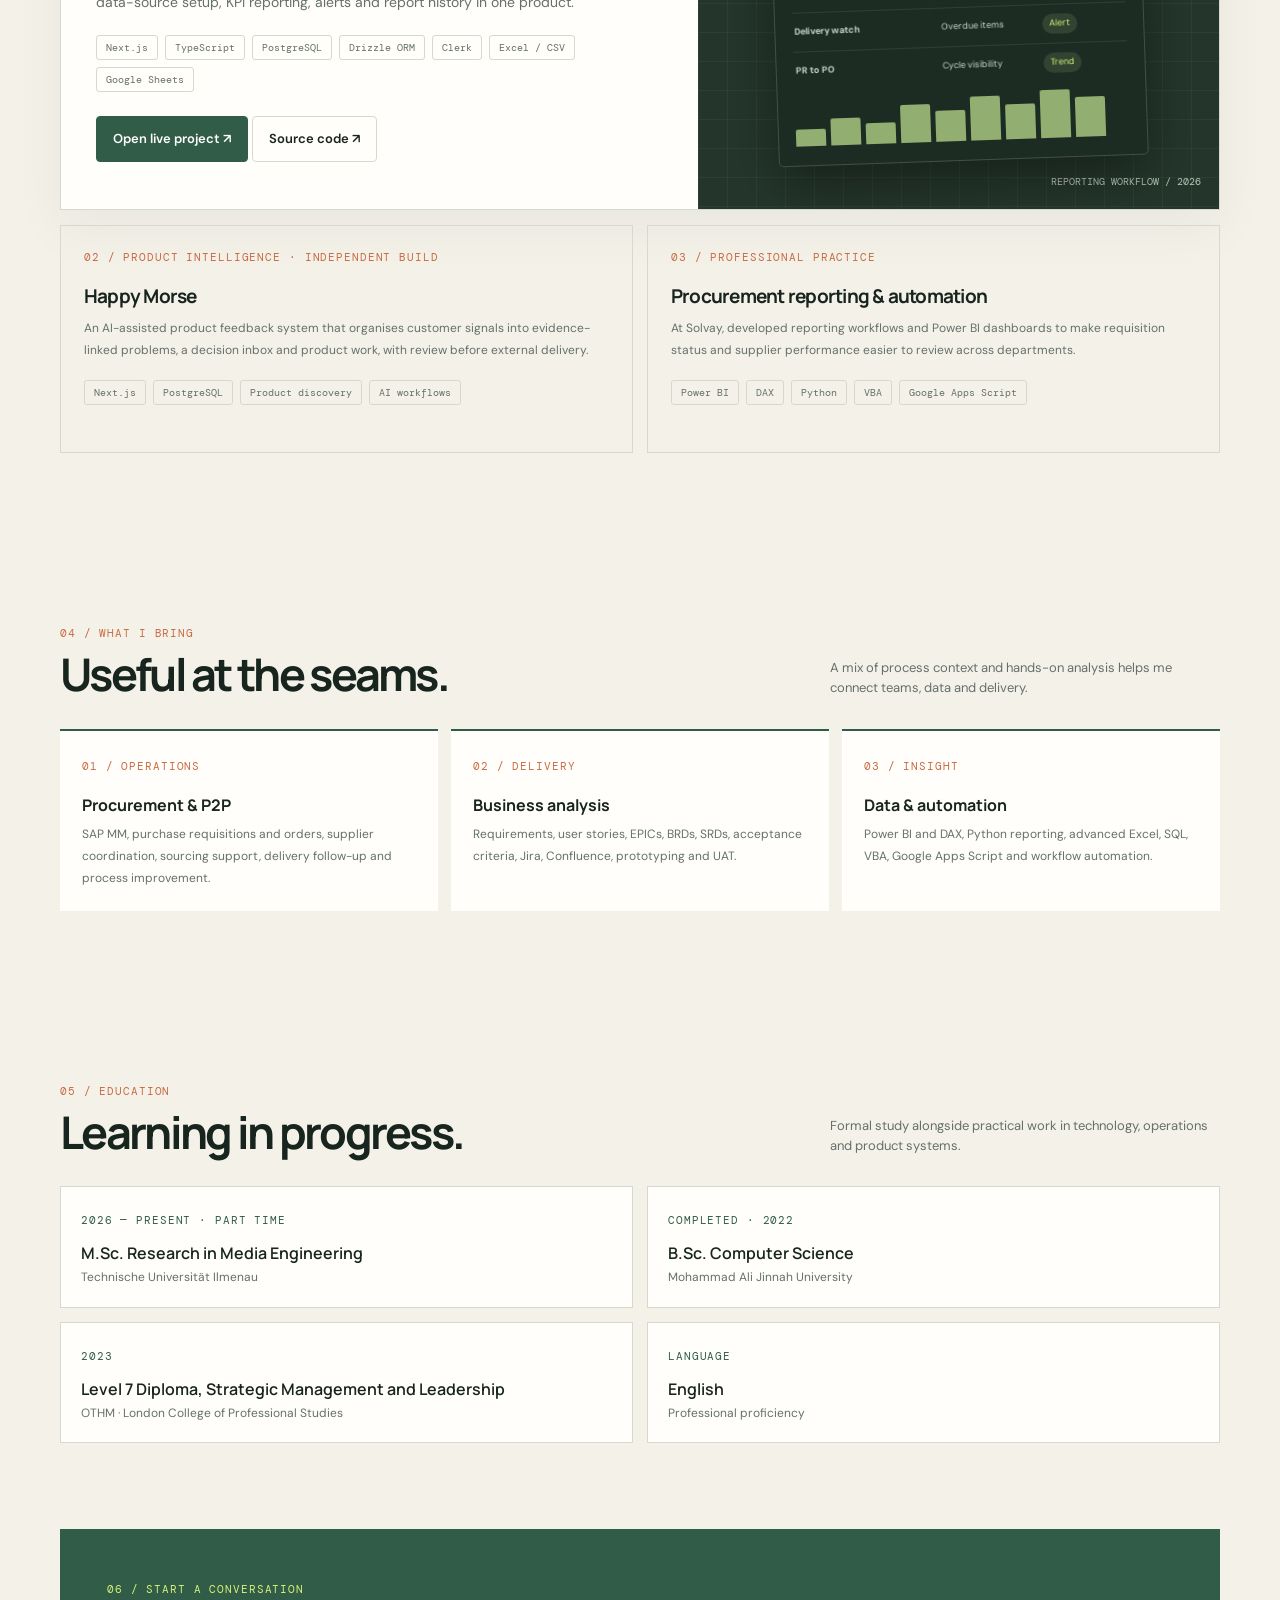
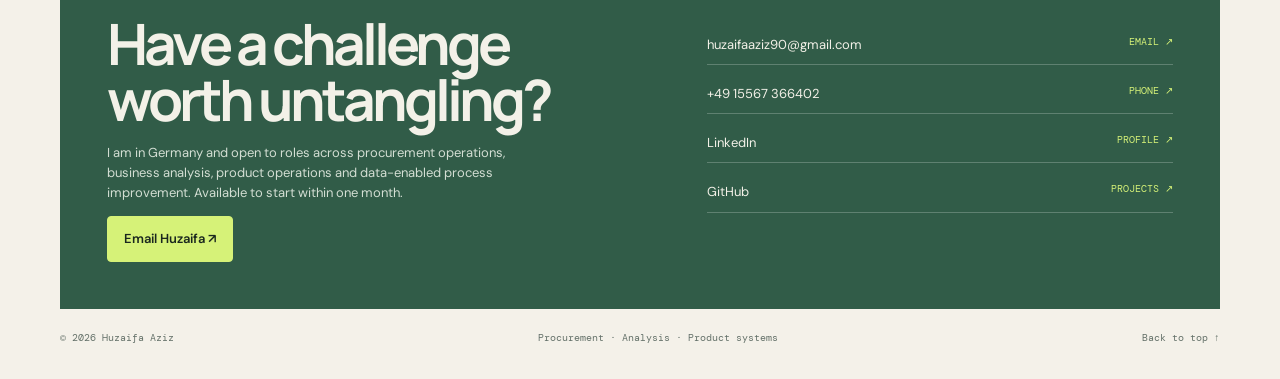
==== commit 1c9f1a58: "Add files via upload" ====
--- a/index.html
+++ b/index.html
@@ -4,7 +4,7 @@
   <meta charset="utf-8">
   <meta name="viewport" content="width=device-width, initial-scale=1">
   <meta name="theme-color" content="#f4f1e9">
-  <meta name="description" content="Huzaifa Aziz connects procurement operations, business analysis and practical data tools. Based in Berlin, Germany.">
+  <meta name="description" content="Huzaifa Aziz connects procurement operations, business analysis and practical data tools. Based in Germany.">
   <title>Huzaifa Aziz | Procurement, Analysis & Product Systems</title>
   <link rel="preconnect" href="https://fonts.googleapis.com">
   <link rel="preconnect" href="https://fonts.gstatic.com" crossorigin>
@@ -23,7 +23,8 @@
     .project-pair{display:grid;grid-template-columns:1fr 1fr;gap:14px;margin-top:15px}.mini-project{padding:23px;border:1px solid var(--line);background:transparent;transition:background .2s,transform .2s}.mini-project:hover{background:var(--card);transform:translateY(-3px)}.mini-project h3{font:700 19px var(--display);letter-spacing:-.04em;margin:17px 0 9px}.mini-project p{font-size:12px;color:var(--muted);line-height:1.8;margin-bottom:14px}.mini-project .textlink{font-size:12px;color:var(--green);font-weight:700}
     .cap-grid{display:grid;grid-template-columns:repeat(3,1fr);gap:13px}.cap{padding:22px;border-top:2px solid var(--green);background:var(--card);min-height:165px}.cap .mono{color:var(--orange)}.cap h3{font:700 16px var(--display);margin:17px 0 8px}.cap p{font-size:12px;color:var(--muted);line-height:1.8;margin:0}.education{display:grid;grid-template-columns:1fr 1fr;gap:14px}.edu{border:1px solid var(--line);padding:20px;background:var(--card)}.edu h3{font:600 16px var(--display);margin:10px 0 4px}.edu p{font-size:12px;color:var(--muted);margin:0}.edu .mono{color:var(--green)}
     .contact{background:var(--green);color:#f3f1e8;padding:47px;display:grid;grid-template-columns:1.1fr .9fr;gap:30px;align-items:center}.contact .mono{color:var(--lime)}.contact h2{font:700 clamp(34px,5vw,57px)/.98 var(--display);letter-spacing:-.07em;margin:15px 0}.contact p{font-size:13px;color:#d3ded3;max-width:420px}.contact-links{display:grid;gap:10px}.contact-links a{border-bottom:1px solid #ffffff39;padding:9px 0;display:flex;justify-content:space-between;gap:10px;font-size:13px}.contact-links a span{font:10px var(--mono);color:var(--lime)}footer{padding:22px 0 35px;display:flex;justify-content:space-between;color:var(--muted);font:10px var(--mono)}.reveal{opacity:0;transform:translateY(15px);transition:opacity .6s,transform .6s}.reveal.in{opacity:1;transform:none}.palette{position:fixed;inset:0;z-index:30;background:#0007;display:none;align-items:flex-start;justify-content:center;padding:15vh 20px}.palette.show{display:flex}.palette-box{width:min(510px,100%);background:var(--card);padding:12px;border:1px solid var(--line);box-shadow:var(--shadow)}.palette input{width:100%;padding:13px;border:0;border-bottom:1px solid var(--line);background:transparent;color:var(--ink);outline:0}.palette a{display:block;padding:11px 13px;font-size:13px;color:var(--muted)}.palette a:hover{background:var(--paper);color:var(--ink)}
-    @media(max-width:800px){.wrap{width:min(100% - 32px,650px)}.navlinks{display:none}.menu-btn{display:block}.hero{grid-template-columns:1fr;gap:36px;padding:50px 0}.portrait-wrap{justify-self:center;width:min(300px,78%)}.proof-grid{grid-template-columns:repeat(2,1fr)}.proof-item:nth-child(2){border:0}.proof-item:nth-child(n+3){border-top:1px solid var(--line);margin-top:10px;padding-top:17px}.story-grid,.project-feature,.contact{grid-template-columns:1fr}.story-lede{min-height:200px}.project-art{min-height:320px}.experience{grid-template-columns:1fr;gap:24px}.exp-intro{position:static}.job{grid-template-columns:125px 1fr;gap:15px}.cap-grid{grid-template-columns:1fr 1fr}.contact{padding:30px}}
+    .meet-dialog{position:fixed;inset:0;z-index:40;background:#0008;display:none;align-items:center;justify-content:center;padding:20px}.meet-dialog.show{display:flex}.meet-card{position:relative;width:min(440px,100%);padding:30px;background:var(--card);border:1px solid var(--line);box-shadow:var(--shadow);text-align:center}.meet-card h2{font:700 30px/1.1 var(--display);letter-spacing:-.05em;margin:10px 0}.meet-card p{font-size:13px;color:var(--muted);margin:0 0 18px}.meet-qr{display:block;width:220px;height:220px;max-width:100%;margin:0 auto 18px;background:white;padding:10px;border:1px solid var(--line);image-rendering:pixelated}.meet-actions{display:flex;justify-content:center;gap:9px;flex-wrap:wrap}.meet-close{position:absolute;right:12px;top:12px;border:1px solid var(--line);background:transparent;border-radius:4px;width:34px;height:34px;cursor:pointer}.meet-hint{font:10px var(--mono);color:var(--muted);margin:12px 0 0!important}
+    @media(max-width:800px){#cmd{display:none}.wrap{width:min(100% - 32px,650px)}.navlinks{display:none}.menu-btn{display:block}.hero{grid-template-columns:1fr;gap:36px;padding:50px 0}.portrait-wrap{justify-self:center;width:min(300px,78%)}.proof-grid{grid-template-columns:repeat(2,1fr)}.proof-item:nth-child(2){border:0}.proof-item:nth-child(n+3){border-top:1px solid var(--line);margin-top:10px;padding-top:17px}.story-grid,.project-feature,.contact{grid-template-columns:1fr}.story-lede{min-height:200px}.project-art{min-height:320px}.experience{grid-template-columns:1fr;gap:24px}.exp-intro{position:static}.job{grid-template-columns:125px 1fr;gap:15px}.cap-grid{grid-template-columns:1fr 1fr}.contact{padding:30px}}
     @media(max-width:520px){h1{font-size:52px}.section-head{display:block}.section-head p{margin-top:14px}.proof-item{padding-left:14px;padding-right:10px}.job{grid-template-columns:1fr;gap:5px}.job time{font-size:10px}.project-copy{padding:24px}.project-art{padding:17px}.mock{padding:13px}.project-pair,.education,.cap-grid{grid-template-columns:1fr}.quickfacts{gap:10px 14px}.contact{padding:26px 22px}footer{gap:15px;flex-direction:column}}
     @media(prefers-reduced-motion:reduce){*,*::before,*::after{scroll-behavior:auto!important;transition:none!important}.reveal{opacity:1;transform:none}}
   </style>
@@ -32,12 +33,12 @@
   <header class="topbar"><nav class="nav wrap" aria-label="Main navigation">
     <a class="brand" href="#home">HA<b>.</b></a>
     <div class="navlinks"><a href="#about">Approach</a><a href="#experience">Experience</a><a href="#work">Selected work</a><a href="#capabilities">Capabilities</a><a href="#contact">Contact</a></div>
-    <div class="navtools"><button class="iconbtn" id="cmd" aria-label="Open quick navigation">⌘ K</button><button class="iconbtn" id="theme" aria-label="Toggle color theme">◐</button><button class="menu-btn" id="menu" aria-label="Show navigation">Menu</button></div>
+    <div class="navtools"><button class="iconbtn" id="meet" aria-haspopup="dialog" aria-controls="meet-dialog">Meet me</button><button class="iconbtn" id="cmd" aria-label="Open quick navigation">⌘ K</button><button class="iconbtn" id="theme" aria-label="Toggle color theme">◐</button><button class="menu-btn" id="menu" aria-label="Show navigation">Menu</button></div>
   </nav></header>
   <main>
     <section class="hero wrap" id="home">
       <div>
-        <div class="eyebrow mono"><i class="dot"></i> Berlin, Germany <span style="color:var(--line)">/</span> Available within one month</div>
+        <div class="eyebrow mono"><i class="dot"></i> Germany <span style="color:var(--line)">/</span> Available within one month</div>
         <h1>Make complex work<br><span>easier to act on.</span></h1>
         <p class="hero-copy">I work where <strong>procurement operations, business analysis and data</strong> meet. I turn busy workflows into clearer decisions with reporting, requirements and practical tools.</p>
         <div class="actions"><a class="button" href="#work">Explore selected work <span aria-hidden="true">↘</span></a><a class="button secondary" href="mailto:huzaifaaziz90@gmail.com">Let’s talk <span aria-hidden="true">↗</span></a></div>
@@ -74,22 +75,30 @@
       <div class="cap-grid"><article class="cap reveal"><span class="mono">01 / OPERATIONS</span><h3>Procurement &amp; P2P</h3><p>SAP MM, purchase requisitions and orders, supplier coordination, sourcing support, delivery follow-up and process improvement.</p></article><article class="cap reveal"><span class="mono">02 / DELIVERY</span><h3>Business analysis</h3><p>Requirements, user stories, EPICs, BRDs, SRDs, acceptance criteria, Jira, Confluence, prototyping and UAT.</p></article><article class="cap reveal"><span class="mono">03 / INSIGHT</span><h3>Data &amp; automation</h3><p>Power BI and DAX, Python reporting, advanced Excel, SQL, VBA, Google Apps Script and workflow automation.</p></article></div>
     </section>
     <section class="content wrap" id="education"><div class="section-head"><div><div class="mono section-no">05 / Education</div><h2>Learning in progress.</h2></div><p>Formal study alongside practical work in technology, operations and product systems.</p></div><div class="education"><article class="edu"><span class="mono">2026 — Present · Part time</span><h3>M.Sc. Research in Media Engineering</h3><p>Technische Universität Ilmenau</p></article><article class="edu"><span class="mono">Completed · 2022</span><h3>B.Sc. Computer Science</h3><p>Mohammad Ali Jinnah University</p></article><article class="edu"><span class="mono">2023</span><h3>Level 7 Diploma, Strategic Management and Leadership</h3><p>OTHM · London College of Professional Studies</p></article><article class="edu"><span class="mono">LANGUAGE</span><h3>English</h3><p>Professional proficiency</p></article></div></section>
-    <section class="wrap" id="contact"><div class="contact"><div><span class="mono">06 / Start a conversation</span><h2>Have a challenge<br>worth untangling?</h2><p>Based in Berlin and open to roles across procurement operations, business analysis, product operations and data-enabled process improvement. Available to start within one month.</p><a class="button" style="background:var(--lime);border-color:var(--lime);color:#1a271e" href="mailto:huzaifaaziz90@gmail.com">Email Huzaifa ↗</a></div><div class="contact-links"><a href="mailto:huzaifaaziz90@gmail.com">huzaifaaziz90@gmail.com <span>EMAIL ↗</span></a><a href="tel:+4915567366402">+49 15567 366402 <span>PHONE ↗</span></a><a href="https://www.linkedin.com/in/huzaifah-aziz-63092996/" target="_blank" rel="noreferrer">LinkedIn <span>PROFILE ↗</span></a><a href="https://github.com/huzaifaaziz90" target="_blank" rel="noreferrer">GitHub <span>PROJECTS ↗</span></a></div></div></section>
+    <section class="wrap" id="contact"><div class="contact"><div><span class="mono">06 / Start a conversation</span><h2>Have a challenge<br>worth untangling?</h2><p>I am in Germany and open to roles across procurement operations, business analysis, product operations and data-enabled process improvement. Available to start within one month.</p><a class="button" style="background:var(--lime);border-color:var(--lime);color:#1a271e" href="mailto:huzaifaaziz90@gmail.com">Email Huzaifa ↗</a></div><div class="contact-links"><a href="mailto:huzaifaaziz90@gmail.com">huzaifaaziz90@gmail.com <span>EMAIL ↗</span></a><a href="tel:+4915567366402">+49 15567 366402 <span>PHONE ↗</span></a><a href="https://www.linkedin.com/in/huzaifah-aziz-63092996/" target="_blank" rel="noreferrer">LinkedIn <span>PROFILE ↗</span></a><a href="https://github.com/huzaifaaziz90" target="_blank" rel="noreferrer">GitHub <span>PROJECTS ↗</span></a></div></div></section>
   </main>
   <footer class="wrap"><span>© <span id="year"></span> Huzaifa Aziz</span><span>Procurement · Analysis · Product systems</span><a href="#home">Back to top ↑</a></footer>
+  <div class="meet-dialog" id="meet-dialog" role="dialog" aria-modal="true" aria-labelledby="meet-title"><div class="meet-card"><button class="meet-close" id="meet-close" aria-label="Close popup">✕</button><span class="mono section-no">LET’S CONNECT</span><h2 id="meet-title">Meet me</h2><p>Scan to open my portfolio, or save my contact details to your phone.</p><img class="meet-qr" id="meet-qr" alt="QR code linking to Huzaifa Aziz’s portfolio" width="220" height="220"><div class="meet-actions"><a class="button" id="qr-download" href="https://api.qrserver.com/v1/create-qr-code/?size=600x600&amp;format=png&amp;data=https%3A%2F%2Fhuzaifaaziz90.github.io%2F" target="_blank" rel="noreferrer">Open / download QR ↗</a><a class="button secondary" href="assets/huzaifa-aziz.vcf" download>Save contact</a><a class="button secondary" href="resume-print.html">Résumé / PDF</a></div><p class="meet-hint">QR opens huzaifaaziz90.github.io</p></div></div>
   <div class="palette" id="palette" role="dialog" aria-modal="true" aria-label="Quick navigation"><div class="palette-box"><input id="palette-input" placeholder="Jump to a section..." aria-label="Filter navigation"><div id="palette-links"><a href="#about">Approach</a><a href="#experience">Experience</a><a href="#work">Selected work</a><a href="#capabilities">Capabilities</a><a href="#education">Education</a><a href="#contact">Contact</a></div></div></div>
   <script>
     document.documentElement.dataset.theme=localStorage.getItem('ha-theme')||'light';
     document.getElementById('theme').addEventListener('click',()=>{const next=document.documentElement.dataset.theme==='dark'?'light':'dark';document.documentElement.dataset.theme=next;localStorage.setItem('ha-theme',next)});
     document.getElementById('year').textContent=new Date().getFullYear();
     document.querySelectorAll('.job-more').forEach(b=>b.addEventListener('click',()=>{const job=b.closest('.job');job.classList.toggle('open');b.textContent=job.classList.contains('open')?'Less detail −':'More detail +'}));
+    const meetDialog=document.getElementById('meet-dialog');
+    const closeMeet=()=>{meetDialog.classList.remove('show');document.getElementById('meet').focus()};
+    document.getElementById('meet').addEventListener('click',()=>meetDialog.classList.add('show'));
+    document.getElementById('meet-close').addEventListener('click',closeMeet);
+    meetDialog.addEventListener('click',e=>{if(e.target===meetDialog)closeMeet()});
     const palette=document.getElementById('palette'),input=document.getElementById('palette-input');
     const close=()=>{palette.classList.remove('show');input.value='';document.querySelectorAll('#palette-links a').forEach(a=>a.hidden=false)};
     const open=()=>{palette.classList.add('show');input.focus()};document.getElementById('cmd').addEventListener('click',open);document.getElementById('menu').addEventListener('click',open);
-    document.addEventListener('keydown',e=>{if((e.metaKey||e.ctrlKey)&&e.key.toLowerCase()==='k'){e.preventDefault();open()}if(e.key==='Escape')close()});
+    document.addEventListener('keydown',e=>{if((e.metaKey||e.ctrlKey)&&e.key.toLowerCase()==='k'){e.preventDefault();open()}if(e.key==='Escape'){close();closeMeet()}});
     palette.addEventListener('click',e=>{if(e.target===palette)close()});document.querySelectorAll('#palette-links a').forEach(a=>a.addEventListener('click',close));
     input.addEventListener('input',()=>{const q=input.value.toLowerCase();document.querySelectorAll('#palette-links a').forEach(a=>a.hidden=!a.textContent.toLowerCase().includes(q))});
     const observer=new IntersectionObserver(entries=>entries.forEach(e=>{if(e.isIntersecting){e.target.classList.add('in');observer.unobserve(e.target)}}),{threshold:.12});document.querySelectorAll('.reveal').forEach(el=>observer.observe(el));
+    const qr='https://api.qrserver.com/v1/create-qr-code/?size=600x600&format=png&data='+encodeURIComponent('https://huzaifaaziz90.github.io/');
+    document.getElementById('meet-qr').src=qr;document.getElementById('qr-download').href=qr;
   </script>
 </body>
 </html>
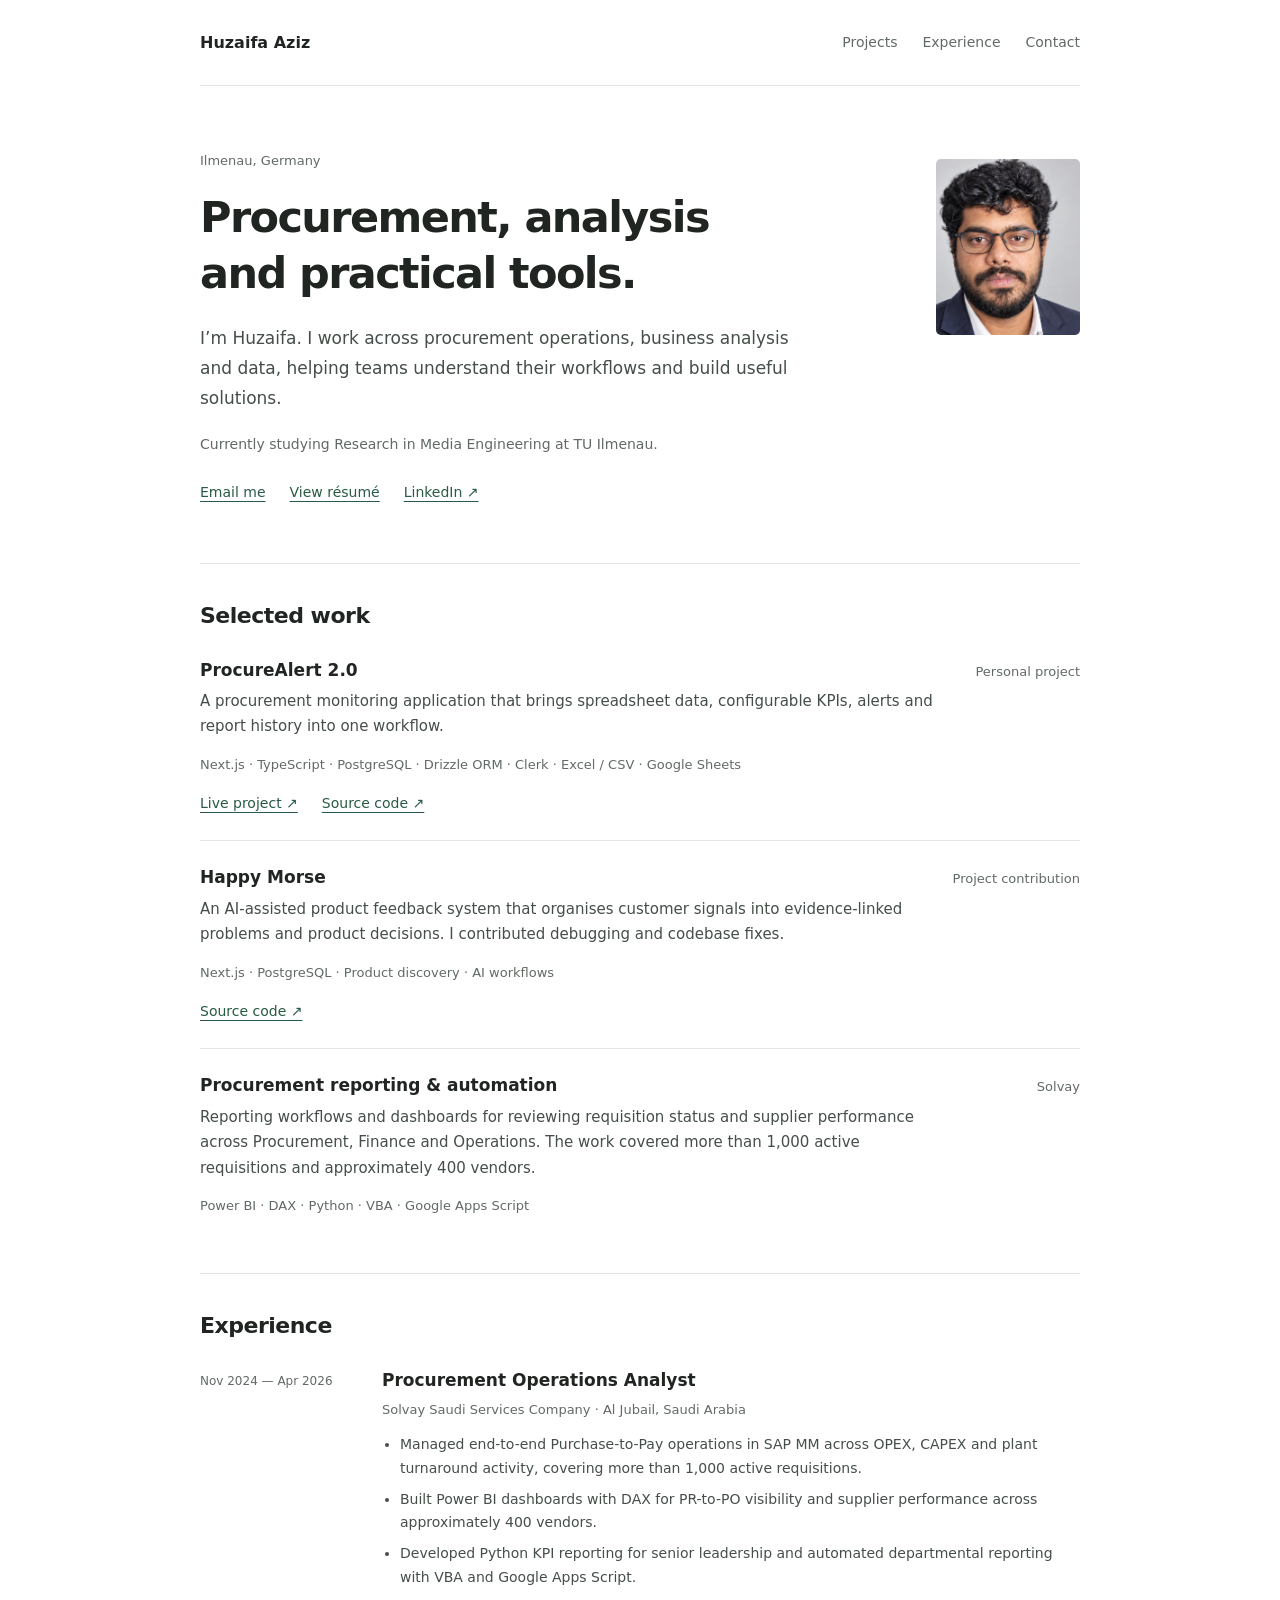
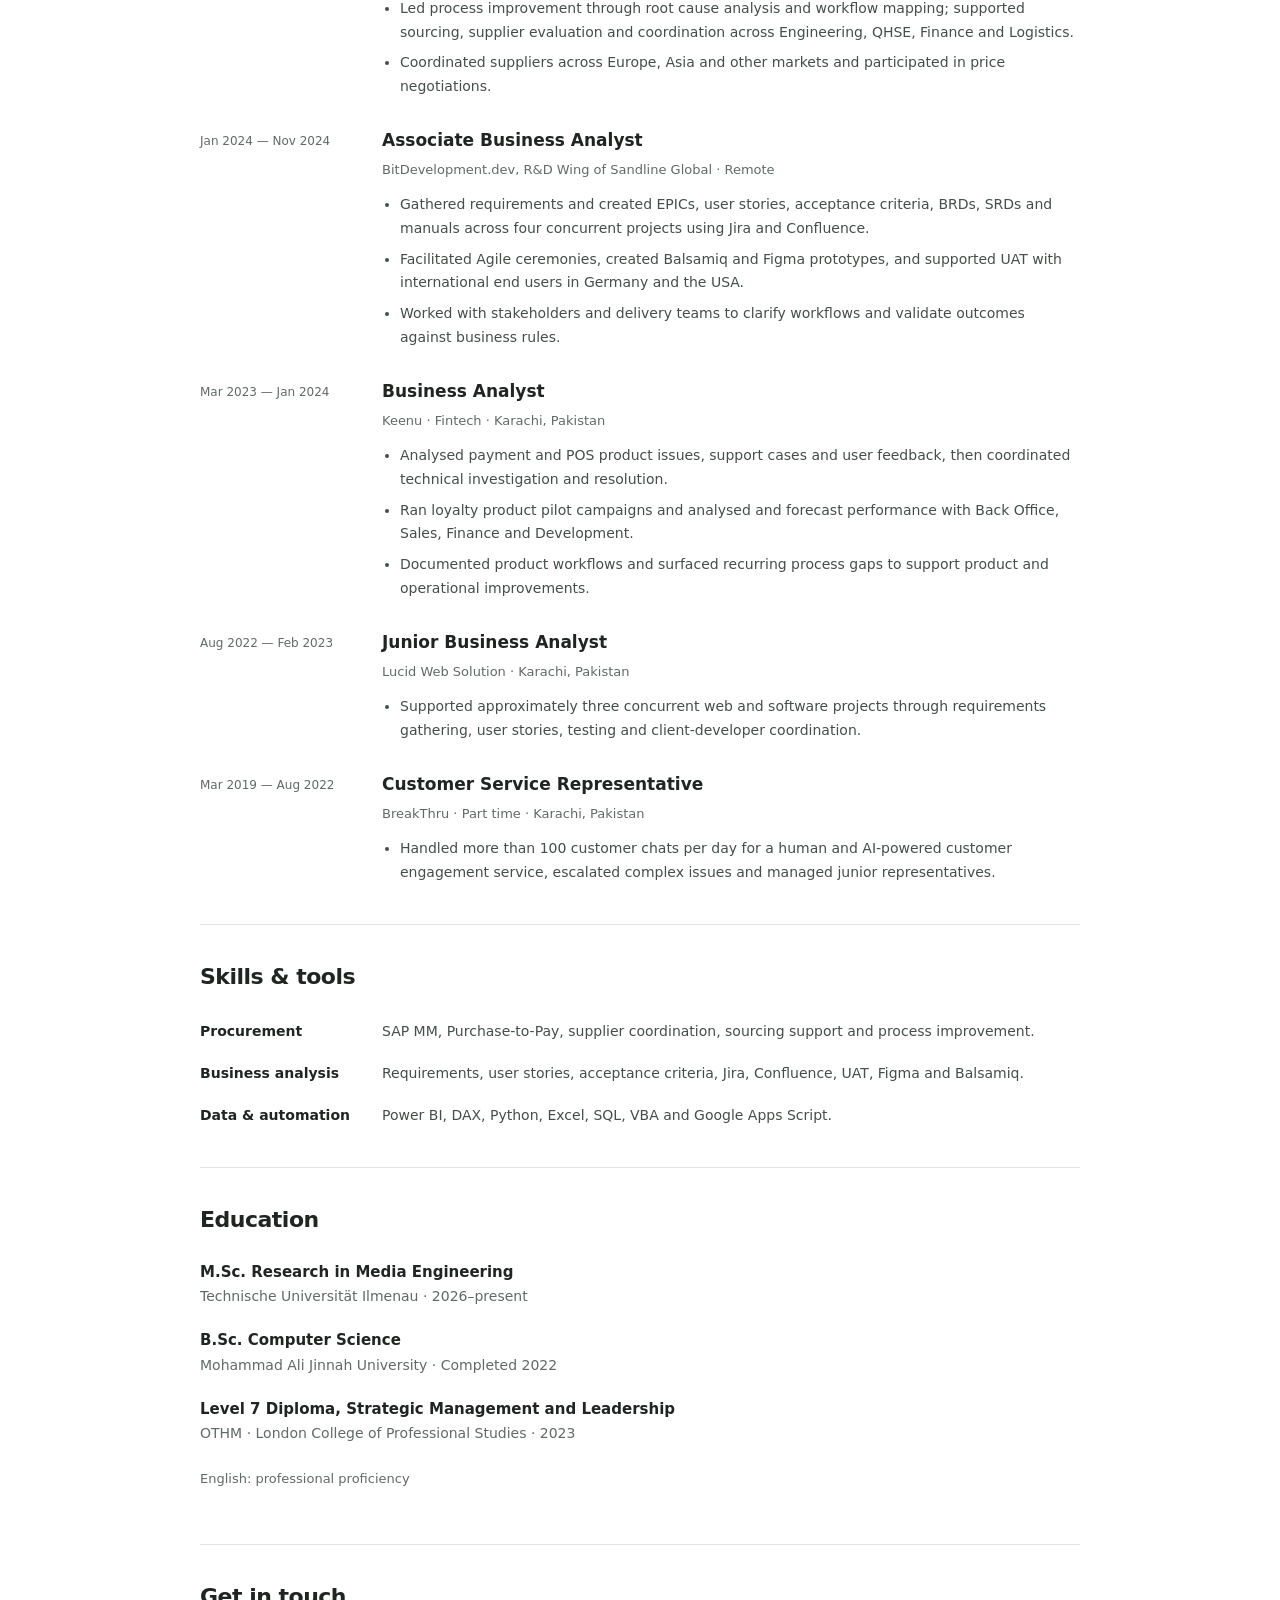
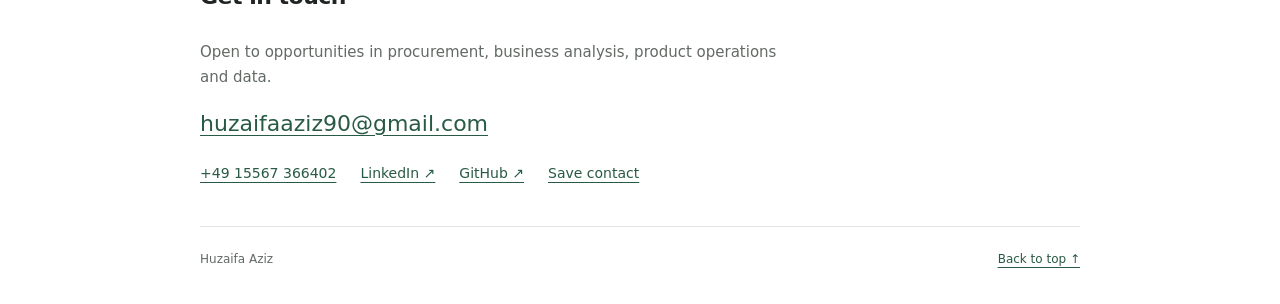
==== commit c5497b5d: "Add files via upload" ====
--- a/index.html
+++ b/index.html
@@ -1,104 +1,64 @@
 <!doctype html>
 <html lang="en">
 <head>
-  <meta charset="utf-8">
-  <meta name="viewport" content="width=device-width, initial-scale=1">
-  <meta name="theme-color" content="#f4f1e9">
-  <meta name="description" content="Huzaifa Aziz connects procurement operations, business analysis and practical data tools. Based in Germany.">
-  <title>Huzaifa Aziz | Procurement, Analysis & Product Systems</title>
-  <link rel="preconnect" href="https://fonts.googleapis.com">
-  <link rel="preconnect" href="https://fonts.gstatic.com" crossorigin>
-  <link href="https://fonts.googleapis.com/css2?family=DM+Mono:wght@400;500&family=DM+Sans:wght@400;500;600;700&family=Manrope:wght@400;500;600;700;800&display=swap" rel="stylesheet">
-  <style>
-    :root{--paper:#f4f1e9;--ink:#18251f;--muted:#647169;--line:#d6d9ce;--green:#315c48;--lime:#d6f278;--orange:#c86b42;--card:#fffefa;--shadow:0 18px 50px #18251f0d;--sans:'DM Sans',sans-serif;--display:'Manrope',sans-serif;--mono:'DM Mono',monospace;color-scheme:light}
-    [data-theme=dark]{--paper:#141c19;--ink:#eaf0e8;--muted:#a2afa5;--line:#354139;--green:#9dc5a9;--lime:#d6f278;--orange:#ee9c74;--card:#1d2823;--shadow:0 18px 50px #0003;color-scheme:dark}
-    *{box-sizing:border-box}html{scroll-behavior:smooth;scroll-padding-top:90px}body{margin:0;background:var(--paper);color:var(--ink);font-family:var(--sans);line-height:1.55}a{color:inherit;text-decoration:none}button{font:inherit;color:inherit}.mono{font-family:var(--mono);font-size:11px;letter-spacing:.08em;text-transform:uppercase}.muted{color:var(--muted)}.wrap{width:min(1160px,calc(100% - 48px));margin:auto}.topbar{height:70px;border-bottom:1px solid var(--line);display:flex;align-items:center;position:sticky;top:0;background:color-mix(in srgb,var(--paper) 91%,transparent);backdrop-filter:blur(14px);z-index:10}.nav{display:flex;align-items:center;justify-content:space-between;gap:25px}.brand{font:800 17px var(--display);letter-spacing:-.05em}.brand b{color:var(--orange)}.navlinks{display:flex;align-items:center;gap:26px;font-size:13px;color:var(--muted)}.navlinks a:hover,.textlink:hover{color:var(--orange)}.navtools{display:flex;align-items:center;gap:9px}.iconbtn,.menu-btn{height:38px;padding:0 12px;border:1px solid var(--line);background:var(--card);border-radius:5px;cursor:pointer;font-size:12px}.menu-btn{display:none}
-    .hero{padding:70px 0 64px;display:grid;grid-template-columns:1.28fr .72fr;gap:64px;align-items:center}.eyebrow{display:flex;align-items:center;gap:10px;color:var(--green)}.dot{width:8px;height:8px;border-radius:50%;background:#72a66d;box-shadow:0 0 0 5px color-mix(in srgb,#72a66d 16%,transparent)}h1,h2,h3,p{margin-top:0}h1{font:700 clamp(46px,7vw,86px)/.99 var(--display);letter-spacing:-.075em;margin:27px 0 23px;max-width:770px}.hero h1 span{color:var(--green)}.hero-copy{max-width:600px;color:var(--muted);font-size:17px;line-height:1.8}.hero-copy strong{color:var(--ink);font-weight:600}.actions{display:flex;gap:11px;flex-wrap:wrap;margin:27px 0 28px}.button{display:inline-flex;align-items:center;gap:10px;padding:12px 16px;border:1px solid var(--green);background:var(--green);color:#fff;border-radius:4px;font-size:13px;font-weight:600;transition:transform .18s,background .18s}.button:hover{transform:translateY(-2px);background:#254735}.button.secondary{color:var(--ink);background:transparent;border-color:var(--line)}.button.secondary:hover{border-color:var(--green);background:var(--card)}.quickfacts{display:flex;gap:20px;flex-wrap:wrap;color:var(--muted);font-size:12px}.quickfacts span{display:flex;align-items:center;gap:7px}.quickfacts i{width:4px;height:4px;background:var(--orange);border-radius:50%}
-    .portrait-wrap{position:relative;max-width:365px;justify-self:end;width:100%}.portrait-frame{aspect-ratio:4/5;background:#dce1d4;overflow:hidden;border-radius:45% 45% 4px 4px;position:relative;box-shadow:var(--shadow)}.portrait-frame img{width:100%;height:100%;object-fit:cover;object-position:50% 34%;filter:saturate(.82)}.portrait-mark{position:absolute;right:-21px;bottom:23px;background:var(--lime);padding:15px 18px;max-width:190px;box-shadow:var(--shadow);transform:rotate(-3deg)}.portrait-mark b{display:block;font:700 13px var(--display)}.portrait-mark span{font-size:11px;color:#41523d}.portrait-note{position:absolute;top:23px;left:-30px;background:var(--card);padding:12px 14px;border:1px solid var(--line);font:11px var(--mono);transform:rotate(-4deg)}
-    .proof{border-top:1px solid var(--line);border-bottom:1px solid var(--line);padding:20px 0}.proof-grid{display:grid;grid-template-columns:repeat(4,1fr)}.proof-item{padding:9px 22px;border-right:1px solid var(--line)}.proof-item:first-child{padding-left:0}.proof-item:last-child{border:0}.proof-num{display:block;font:700 28px var(--display);letter-spacing:-.06em;color:var(--green)}.proof-label{font-size:11px;color:var(--muted);line-height:1.45}
-    section.content{padding:86px 0}.section-head{display:flex;justify-content:space-between;align-items:end;gap:24px;margin-bottom:30px}.section-head h2{font:700 clamp(30px,4vw,45px)/1.05 var(--display);letter-spacing:-.06em;margin:9px 0 0}.section-head p{max-width:390px;font-size:13px;color:var(--muted);margin:0}.section-no{color:var(--orange)}
-    .story-grid{display:grid;grid-template-columns:.8fr 1.2fr;gap:16px}.story-lede{padding:31px;background:var(--green);color:#f4f4eb;min-height:275px;display:flex;flex-direction:column;justify-content:space-between}.story-lede .mono{color:var(--lime)}.story-lede h3{font:600 28px/1.23 var(--display);letter-spacing:-.05em;margin:30px 0 0;max-width:360px}.story-right{background:var(--card);border:1px solid var(--line);padding:28px 30px;box-shadow:var(--shadow);display:flex;align-items:center}.story-right p{font-size:15px;line-height:1.9;color:var(--muted);margin:0}.story-right strong{color:var(--ink)}
-    .experience{display:grid;grid-template-columns:230px 1fr;gap:55px}.exp-intro{position:sticky;top:105px;align-self:start}.exp-intro p{font-size:13px;color:var(--muted);line-height:1.8}.timeline{border-top:1px solid var(--line)}.job{padding:24px 0;border-bottom:1px solid var(--line);display:grid;grid-template-columns:190px 1fr;gap:25px}.job time{font:11px var(--mono);color:var(--muted);padding-top:5px}.job h3{font:700 18px var(--display);letter-spacing:-.04em;margin:0}.job-org{font-size:12px;color:var(--green);margin:3px 0 12px}.job ul{margin:0;padding-left:17px;color:var(--muted);font-size:13px;line-height:1.8}.job li+li{margin-top:5px}.job-more{margin-top:12px;border:0;background:none;color:var(--green);padding:0;font-size:12px;font-weight:700;cursor:pointer}.job .extra{display:none}.job.open .extra{display:list-item}
-    .project-feature{background:var(--card);border:1px solid var(--line);box-shadow:var(--shadow);display:grid;grid-template-columns:1.1fr .9fr;min-height:360px;overflow:hidden}.project-copy{padding:35px}.project-top{display:flex;justify-content:space-between;gap:16px;align-items:center}.project-label{color:var(--orange)}.project-copy h3{font:700 35px/.98 var(--display);letter-spacing:-.07em;margin:30px 0 16px}.project-copy p{max-width:550px;color:var(--muted);font-size:14px;line-height:1.85}.chips{display:flex;flex-wrap:wrap;gap:7px;margin:19px 0 24px}.chip{border:1px solid var(--line);padding:5px 9px;border-radius:3px;font:10px var(--mono);color:var(--muted)}.project-art{position:relative;min-height:330px;background:#24362c;overflow:hidden;padding:28px;color:#e9f0e8}.gridlines{position:absolute;inset:0;background-image:linear-gradient(#ffffff0a 1px,transparent 1px),linear-gradient(90deg,#ffffff0a 1px,transparent 1px);background-size:29px 29px}.mock{position:relative;z-index:1;border:1px solid #ffffff29;background:#1c2b23e8;border-radius:5px;padding:17px;max-width:370px;margin:20px auto;box-shadow:0 20px 55px #0006;transform:rotate(-2deg)}.mock-head{display:flex;justify-content:space-between;align-items:center;font-size:11px;border-bottom:1px solid #ffffff20;padding-bottom:12px}.mock-logo{font:700 12px var(--display)}.mock-logo i{color:var(--lime);font-style:normal}.mock-stats{display:grid;grid-template-columns:repeat(3,1fr);gap:8px;margin:14px 0}.mock-stat{background:#ffffff0c;padding:10px 9px}.mock-stat b{font:600 16px var(--display);display:block;color:var(--lime)}.mock-stat small{font-size:9px;color:#aab9ae}.mock-row{display:grid;grid-template-columns:1.2fr .8fr .7fr;gap:7px;align-items:center;border-top:1px solid #ffffff16;padding:9px 2px;font-size:9px;color:#cbd6cc}.pill{border-radius:20px;padding:3px 7px;background:#b3d28223;color:#d6f278;width:max-content}.mock-bars{height:48px;display:flex;align-items:end;gap:5px;margin:8px 0 2px}.mock-bars i{width:9%;background:#9fbd79;border-radius:2px 2px 0 0;opacity:.9}.project-note{position:absolute;bottom:21px;right:18px;font:10px var(--mono);color:#bac8ba}
-    .project-pair{display:grid;grid-template-columns:1fr 1fr;gap:14px;margin-top:15px}.mini-project{padding:23px;border:1px solid var(--line);background:transparent;transition:background .2s,transform .2s}.mini-project:hover{background:var(--card);transform:translateY(-3px)}.mini-project h3{font:700 19px var(--display);letter-spacing:-.04em;margin:17px 0 9px}.mini-project p{font-size:12px;color:var(--muted);line-height:1.8;margin-bottom:14px}.mini-project .textlink{font-size:12px;color:var(--green);font-weight:700}
-    .cap-grid{display:grid;grid-template-columns:repeat(3,1fr);gap:13px}.cap{padding:22px;border-top:2px solid var(--green);background:var(--card);min-height:165px}.cap .mono{color:var(--orange)}.cap h3{font:700 16px var(--display);margin:17px 0 8px}.cap p{font-size:12px;color:var(--muted);line-height:1.8;margin:0}.education{display:grid;grid-template-columns:1fr 1fr;gap:14px}.edu{border:1px solid var(--line);padding:20px;background:var(--card)}.edu h3{font:600 16px var(--display);margin:10px 0 4px}.edu p{font-size:12px;color:var(--muted);margin:0}.edu .mono{color:var(--green)}
-    .contact{background:var(--green);color:#f3f1e8;padding:47px;display:grid;grid-template-columns:1.1fr .9fr;gap:30px;align-items:center}.contact .mono{color:var(--lime)}.contact h2{font:700 clamp(34px,5vw,57px)/.98 var(--display);letter-spacing:-.07em;margin:15px 0}.contact p{font-size:13px;color:#d3ded3;max-width:420px}.contact-links{display:grid;gap:10px}.contact-links a{border-bottom:1px solid #ffffff39;padding:9px 0;display:flex;justify-content:space-between;gap:10px;font-size:13px}.contact-links a span{font:10px var(--mono);color:var(--lime)}footer{padding:22px 0 35px;display:flex;justify-content:space-between;color:var(--muted);font:10px var(--mono)}.reveal{opacity:0;transform:translateY(15px);transition:opacity .6s,transform .6s}.reveal.in{opacity:1;transform:none}.palette{position:fixed;inset:0;z-index:30;background:#0007;display:none;align-items:flex-start;justify-content:center;padding:15vh 20px}.palette.show{display:flex}.palette-box{width:min(510px,100%);background:var(--card);padding:12px;border:1px solid var(--line);box-shadow:var(--shadow)}.palette input{width:100%;padding:13px;border:0;border-bottom:1px solid var(--line);background:transparent;color:var(--ink);outline:0}.palette a{display:block;padding:11px 13px;font-size:13px;color:var(--muted)}.palette a:hover{background:var(--paper);color:var(--ink)}
-    .meet-dialog{position:fixed;inset:0;z-index:40;background:#0008;display:none;align-items:center;justify-content:center;padding:20px}.meet-dialog.show{display:flex}.meet-card{position:relative;width:min(440px,100%);padding:30px;background:var(--card);border:1px solid var(--line);box-shadow:var(--shadow);text-align:center}.meet-card h2{font:700 30px/1.1 var(--display);letter-spacing:-.05em;margin:10px 0}.meet-card p{font-size:13px;color:var(--muted);margin:0 0 18px}.meet-qr{display:block;width:220px;height:220px;max-width:100%;margin:0 auto 18px;background:white;padding:10px;border:1px solid var(--line);image-rendering:pixelated}.meet-actions{display:flex;justify-content:center;gap:9px;flex-wrap:wrap}.meet-close{position:absolute;right:12px;top:12px;border:1px solid var(--line);background:transparent;border-radius:4px;width:34px;height:34px;cursor:pointer}.meet-hint{font:10px var(--mono);color:var(--muted);margin:12px 0 0!important}
-    @media(max-width:800px){#cmd{display:none}.wrap{width:min(100% - 32px,650px)}.navlinks{display:none}.menu-btn{display:block}.hero{grid-template-columns:1fr;gap:36px;padding:50px 0}.portrait-wrap{justify-self:center;width:min(300px,78%)}.proof-grid{grid-template-columns:repeat(2,1fr)}.proof-item:nth-child(2){border:0}.proof-item:nth-child(n+3){border-top:1px solid var(--line);margin-top:10px;padding-top:17px}.story-grid,.project-feature,.contact{grid-template-columns:1fr}.story-lede{min-height:200px}.project-art{min-height:320px}.experience{grid-template-columns:1fr;gap:24px}.exp-intro{position:static}.job{grid-template-columns:125px 1fr;gap:15px}.cap-grid{grid-template-columns:1fr 1fr}.contact{padding:30px}}
-    @media(max-width:520px){h1{font-size:52px}.section-head{display:block}.section-head p{margin-top:14px}.proof-item{padding-left:14px;padding-right:10px}.job{grid-template-columns:1fr;gap:5px}.job time{font-size:10px}.project-copy{padding:24px}.project-art{padding:17px}.mock{padding:13px}.project-pair,.education,.cap-grid{grid-template-columns:1fr}.quickfacts{gap:10px 14px}.contact{padding:26px 22px}footer{gap:15px;flex-direction:column}}
-    @media(prefers-reduced-motion:reduce){*,*::before,*::after{scroll-behavior:auto!important;transition:none!important}.reveal{opacity:1;transform:none}}
-  </style>
+<meta charset="utf-8">
+<meta name="viewport" content="width=device-width, initial-scale=1">
+<meta name="theme-color" content="#ffffff">
+<meta name="description" content="Huzaifa Aziz — procurement operations, business analysis and practical data tools. Explore projects, experience and skills.">
+<title>Huzaifa Aziz | Portfolio</title>
+<link rel="stylesheet" href="styles.css">
 </head>
 <body>
-  <header class="topbar"><nav class="nav wrap" aria-label="Main navigation">
-    <a class="brand" href="#home">HA<b>.</b></a>
-    <div class="navlinks"><a href="#about">Approach</a><a href="#experience">Experience</a><a href="#work">Selected work</a><a href="#capabilities">Capabilities</a><a href="#contact">Contact</a></div>
-    <div class="navtools"><button class="iconbtn" id="meet" aria-haspopup="dialog" aria-controls="meet-dialog">Meet me</button><button class="iconbtn" id="cmd" aria-label="Open quick navigation">⌘ K</button><button class="iconbtn" id="theme" aria-label="Toggle color theme">◐</button><button class="menu-btn" id="menu" aria-label="Show navigation">Menu</button></div>
-  </nav></header>
-  <main>
-    <section class="hero wrap" id="home">
-      <div>
-        <div class="eyebrow mono"><i class="dot"></i> Germany <span style="color:var(--line)">/</span> Available within one month</div>
-        <h1>Make complex work<br><span>easier to act on.</span></h1>
-        <p class="hero-copy">I work where <strong>procurement operations, business analysis and data</strong> meet. I turn busy workflows into clearer decisions with reporting, requirements and practical tools.</p>
-        <div class="actions"><a class="button" href="#work">Explore selected work <span aria-hidden="true">↘</span></a><a class="button secondary" href="mailto:huzaifaaziz90@gmail.com">Let’s talk <span aria-hidden="true">↗</span></a></div>
-        <div class="quickfacts"><span><i></i> Procurement operations</span><span><i></i> Business analysis</span><span><i></i> Data and automation</span></div>
-      </div>
-      <div class="portrait-wrap"><div class="portrait-frame"><img src="assets/huzaifa-aziz.jpg" alt="Portrait of Huzaifa Aziz"></div><div class="portrait-note">FIELD NOTES · 2026</div><div class="portrait-mark"><b>From the workflow<br>to the working tool.</b><span>Analysis with an operator’s view.</span></div></div>
-    </section>
-    <div class="proof"><div class="wrap proof-grid">
-      <div class="proof-item"><span class="proof-num">1,000+</span><span class="proof-label">active purchase requisitions supported at Solvay</span></div>
-      <div class="proof-item"><span class="proof-num">~400</span><span class="proof-label">vendors represented in supplier reporting</span></div>
-      <div class="proof-item"><span class="proof-num">4</span><span class="proof-label">concurrent delivery projects at BitDevelopment</span></div>
-      <div class="proof-item"><span class="proof-num">100+</span><span class="proof-label">customer chats handled daily at BreakThru</span></div>
-    </div></div>
-    <section class="content wrap" id="about"><div class="section-head"><div><div class="mono section-no">01 / Working style</div><h2>Grounded in operations.<br>Built around people.</h2></div><p>A thread through my work: understand what is getting in the way, make the problem visible, then help move a useful solution into practice.</p></div>
-      <div class="story-grid reveal"><div class="story-lede"><span class="mono">THE THROUGH LINE</span><h3>Good analysis should change what someone can do next.</h3></div><div class="story-right"><p>At Solvay, I worked across Purchase-to-Pay operations and built reporting for Procurement, Finance and Operations. In software teams, I translated stakeholder needs into requirements, prototypes and acceptance criteria. In my independent projects, I am applying that same practical lens to procurement reporting and product feedback. <strong>I enjoy connecting the detail of a process to a solution people can use.</strong></p></div></div>
-    </section>
-    <section class="content wrap" id="experience"><div class="section-head"><div><div class="mono section-no">02 / Career path</div><h2>Experience</h2></div><p>Operations, product and software delivery across industrial procurement, fintech and technology teams.</p></div>
-      <div class="experience"><aside class="exp-intro"><div class="mono">2022 — 2026</div><p>Reverse chronological experience. Select “More detail” to expand additional responsibilities.</p><a class="textlink" href="https://www.linkedin.com/in/huzaifah-aziz-63092996/" target="_blank" rel="noreferrer">Full profile ↗</a></aside><div class="timeline">
-        <article class="job"><time>Nov 2024 — Apr 2026</time><div><h3>Procurement Operations Analyst</h3><div class="job-org">Solvay Saudi Services Company · Al Jubail, Saudi Arabia</div><ul><li>Managed end-to-end Purchase-to-Pay operations in SAP MM across OPEX, CAPEX and plant turnaround activity, covering more than 1,000 active requisitions.</li><li>Built Power BI dashboards with DAX for PR-to-PO visibility and supplier performance across approximately 400 vendors.</li><li>Developed Python KPI reporting for senior leadership and automated departmental reporting with VBA and Google Apps Script.</li><li>Led process improvement through root cause analysis and workflow mapping; supported sourcing, supplier evaluation and coordination across Engineering, QHSE, Finance and Logistics.</li><li class="extra">Coordinated suppliers across Europe, Asia and other markets and participated in price negotiations. No quantified savings claim is included.</li></ul><button class="job-more">More detail +</button></div></article>
-        <article class="job"><time>Jan 2024 — Nov 2024</time><div><h3>Associate Business Analyst</h3><div class="job-org">BitDevelopment.dev, R&amp;D Wing of Sandline Global · Remote</div><ul><li>Gathered requirements and created EPICs, user stories, acceptance criteria, BRDs, SRDs and manuals across four concurrent projects using Jira and Confluence.</li><li>Facilitated Agile ceremonies, created Balsamiq and Figma prototypes, and supported UAT with international end users in Germany and the USA.</li><li class="extra">Worked with stakeholders and delivery teams to clarify workflows and validate outcomes against business rules.</li></ul><button class="job-more">More detail +</button></div></article>
-        <article class="job"><time>Mar 2023 — Jan 2024</time><div><h3>Business Analyst</h3><div class="job-org">Keenu · Fintech · Karachi, Pakistan</div><ul><li>Analysed payment and POS product issues, support cases and user feedback, then coordinated technical investigation and resolution.</li><li>Ran loyalty product pilot campaigns and analysed and forecast performance with Back Office, Sales, Finance and Development.</li><li class="extra">Documented product workflows and surfaced recurring process gaps to support product and operational improvements.</li></ul><button class="job-more">More detail +</button></div></article>
-        <article class="job"><time>Aug 2022 — Feb 2023</time><div><h3>Junior Business Analyst</h3><div class="job-org">Lucid Web Solution · Karachi, Pakistan</div><ul><li>Supported approximately three concurrent web and software projects through requirements gathering, user stories, testing and client-developer coordination.</li></ul></div></article>
-        <article class="job"><time>Mar 2019 — Aug 2022</time><div><h3>Customer Service Representative</h3><div class="job-org">BreakThru · Part time · Karachi, Pakistan</div><ul><li>Handled more than 100 customer chats per day for a human and AI-powered customer engagement service, escalated complex issues and managed junior representatives.</li></ul></div></article>
-      </div></div>
-    </section>
-    <section class="content wrap" id="work"><div class="section-head"><div><div class="mono section-no">03 / Selected work</div><h2>Tools for clearer decisions.</h2></div><p>Independent projects that connect real operating questions with data, product workflows and software.</p></div>
-      <article class="project-feature reveal"><div class="project-copy"><div class="project-top"><span class="mono project-label">PROCUREMENT INTELLIGENCE · PERSONAL PROJECT</span><span class="mono muted">01</span></div><h3>ProcureAlert<br>2.0</h3><p>A procurement monitoring application for bringing spreadsheet data into configurable reports. The current rebuild uses a TypeScript monorepo and combines data-source setup, KPI reporting, alerts and report history in one product.</p><div class="chips"><span class="chip">Next.js</span><span class="chip">TypeScript</span><span class="chip">PostgreSQL</span><span class="chip">Drizzle ORM</span><span class="chip">Clerk</span><span class="chip">Excel / CSV</span><span class="chip">Google Sheets</span></div><a class="button" href="https://procurement-alert-system-v2-web.vercel.app/" target="_blank" rel="noreferrer">Open live project ↗</a> <a class="button secondary" href="https://github.com/huzaifaaziz90/procurement-alert-system-v2" target="_blank" rel="noreferrer">Source code ↗</a></div>
-        <div class="project-art" aria-label="Illustration of a procurement reporting dashboard"><div class="gridlines"></div><div class="mock"><div class="mock-head"><span class="mock-logo">PROCURE<i>ALERT</i></span><span class="pill">● REPORT READY</span></div><div class="mock-stats"><div class="mock-stat"><b>Sources</b><small>Excel · Sheets</small></div><div class="mock-stat"><b>KPIs</b><small>Configurable</small></div><div class="mock-stat"><b>Reports</b><small>Private history</small></div></div><div class="mock-row"><b>Supplier performance</b><span>On time rate</span><span class="pill">Tracked</span></div><div class="mock-row"><b>Delivery watch</b><span>Overdue items</span><span class="pill">Alert</span></div><div class="mock-row"><b>PR to PO</b><span>Cycle visibility</span><span class="pill">Trend</span></div><div class="mock-bars"><i style="height:35%"></i><i style="height:55%"></i><i style="height:43%"></i><i style="height:79%"></i><i style="height:64%"></i><i style="height:92%"></i><i style="height:73%"></i><i style="height:100%"></i><i style="height:82%"></i></div></div><div class="project-note">REPORTING WORKFLOW / 2026</div></div>
-      </article>
-      <div class="project-pair"><article class="mini-project reveal"><div class="mono section-no">02 / Product intelligence · Independent build</div><h3>Happy Morse</h3><p>An AI-assisted product feedback system that organises customer signals into evidence-linked problems, a decision inbox and product work, with review before external delivery.</p><div class="chips"><span class="chip">Next.js</span><span class="chip">PostgreSQL</span><span class="chip">Product discovery</span><span class="chip">AI workflows</span></div></article>
-        <article class="mini-project reveal"><div class="mono section-no">03 / Professional practice</div><h3>Procurement reporting &amp; automation</h3><p>At Solvay, developed reporting workflows and Power BI dashboards to make requisition status and supplier performance easier to review across departments.</p><div class="chips"><span class="chip">Power BI</span><span class="chip">DAX</span><span class="chip">Python</span><span class="chip">VBA</span><span class="chip">Google Apps Script</span></div></article></div>
-    </section>
-    <section class="content wrap" id="capabilities"><div class="section-head"><div><div class="mono section-no">04 / What I bring</div><h2>Useful at the seams.</h2></div><p>A mix of process context and hands-on analysis helps me connect teams, data and delivery.</p></div>
-      <div class="cap-grid"><article class="cap reveal"><span class="mono">01 / OPERATIONS</span><h3>Procurement &amp; P2P</h3><p>SAP MM, purchase requisitions and orders, supplier coordination, sourcing support, delivery follow-up and process improvement.</p></article><article class="cap reveal"><span class="mono">02 / DELIVERY</span><h3>Business analysis</h3><p>Requirements, user stories, EPICs, BRDs, SRDs, acceptance criteria, Jira, Confluence, prototyping and UAT.</p></article><article class="cap reveal"><span class="mono">03 / INSIGHT</span><h3>Data &amp; automation</h3><p>Power BI and DAX, Python reporting, advanced Excel, SQL, VBA, Google Apps Script and workflow automation.</p></article></div>
-    </section>
-    <section class="content wrap" id="education"><div class="section-head"><div><div class="mono section-no">05 / Education</div><h2>Learning in progress.</h2></div><p>Formal study alongside practical work in technology, operations and product systems.</p></div><div class="education"><article class="edu"><span class="mono">2026 — Present · Part time</span><h3>M.Sc. Research in Media Engineering</h3><p>Technische Universität Ilmenau</p></article><article class="edu"><span class="mono">Completed · 2022</span><h3>B.Sc. Computer Science</h3><p>Mohammad Ali Jinnah University</p></article><article class="edu"><span class="mono">2023</span><h3>Level 7 Diploma, Strategic Management and Leadership</h3><p>OTHM · London College of Professional Studies</p></article><article class="edu"><span class="mono">LANGUAGE</span><h3>English</h3><p>Professional proficiency</p></article></div></section>
-    <section class="wrap" id="contact"><div class="contact"><div><span class="mono">06 / Start a conversation</span><h2>Have a challenge<br>worth untangling?</h2><p>I am in Germany and open to roles across procurement operations, business analysis, product operations and data-enabled process improvement. Available to start within one month.</p><a class="button" style="background:var(--lime);border-color:var(--lime);color:#1a271e" href="mailto:huzaifaaziz90@gmail.com">Email Huzaifa ↗</a></div><div class="contact-links"><a href="mailto:huzaifaaziz90@gmail.com">huzaifaaziz90@gmail.com <span>EMAIL ↗</span></a><a href="tel:+4915567366402">+49 15567 366402 <span>PHONE ↗</span></a><a href="https://www.linkedin.com/in/huzaifah-aziz-63092996/" target="_blank" rel="noreferrer">LinkedIn <span>PROFILE ↗</span></a><a href="https://github.com/huzaifaaziz90" target="_blank" rel="noreferrer">GitHub <span>PROJECTS ↗</span></a></div></div></section>
-  </main>
-  <footer class="wrap"><span>© <span id="year"></span> Huzaifa Aziz</span><span>Procurement · Analysis · Product systems</span><a href="#home">Back to top ↑</a></footer>
-  <div class="meet-dialog" id="meet-dialog" role="dialog" aria-modal="true" aria-labelledby="meet-title"><div class="meet-card"><button class="meet-close" id="meet-close" aria-label="Close popup">✕</button><span class="mono section-no">LET’S CONNECT</span><h2 id="meet-title">Meet me</h2><p>Scan to open my portfolio, or save my contact details to your phone.</p><img class="meet-qr" id="meet-qr" alt="QR code linking to Huzaifa Aziz’s portfolio" width="220" height="220"><div class="meet-actions"><a class="button" id="qr-download" href="https://api.qrserver.com/v1/create-qr-code/?size=600x600&amp;format=png&amp;data=https%3A%2F%2Fhuzaifaaziz90.github.io%2F" target="_blank" rel="noreferrer">Open / download QR ↗</a><a class="button secondary" href="assets/huzaifa-aziz.vcf" download>Save contact</a><a class="button secondary" href="resume-print.html">Résumé / PDF</a></div><p class="meet-hint">QR opens huzaifaaziz90.github.io</p></div></div>
-  <div class="palette" id="palette" role="dialog" aria-modal="true" aria-label="Quick navigation"><div class="palette-box"><input id="palette-input" placeholder="Jump to a section..." aria-label="Filter navigation"><div id="palette-links"><a href="#about">Approach</a><a href="#experience">Experience</a><a href="#work">Selected work</a><a href="#capabilities">Capabilities</a><a href="#education">Education</a><a href="#contact">Contact</a></div></div></div>
-  <script>
-    document.documentElement.dataset.theme=localStorage.getItem('ha-theme')||'light';
-    document.getElementById('theme').addEventListener('click',()=>{const next=document.documentElement.dataset.theme==='dark'?'light':'dark';document.documentElement.dataset.theme=next;localStorage.setItem('ha-theme',next)});
-    document.getElementById('year').textContent=new Date().getFullYear();
-    document.querySelectorAll('.job-more').forEach(b=>b.addEventListener('click',()=>{const job=b.closest('.job');job.classList.toggle('open');b.textContent=job.classList.contains('open')?'Less detail −':'More detail +'}));
-    const meetDialog=document.getElementById('meet-dialog');
-    const closeMeet=()=>{meetDialog.classList.remove('show');document.getElementById('meet').focus()};
-    document.getElementById('meet').addEventListener('click',()=>meetDialog.classList.add('show'));
-    document.getElementById('meet-close').addEventListener('click',closeMeet);
-    meetDialog.addEventListener('click',e=>{if(e.target===meetDialog)closeMeet()});
-    const palette=document.getElementById('palette'),input=document.getElementById('palette-input');
-    const close=()=>{palette.classList.remove('show');input.value='';document.querySelectorAll('#palette-links a').forEach(a=>a.hidden=false)};
-    const open=()=>{palette.classList.add('show');input.focus()};document.getElementById('cmd').addEventListener('click',open);document.getElementById('menu').addEventListener('click',open);
-    document.addEventListener('keydown',e=>{if((e.metaKey||e.ctrlKey)&&e.key.toLowerCase()==='k'){e.preventDefault();open()}if(e.key==='Escape'){close();closeMeet()}});
-    palette.addEventListener('click',e=>{if(e.target===palette)close()});document.querySelectorAll('#palette-links a').forEach(a=>a.addEventListener('click',close));
-    input.addEventListener('input',()=>{const q=input.value.toLowerCase();document.querySelectorAll('#palette-links a').forEach(a=>a.hidden=!a.textContent.toLowerCase().includes(q))});
-    const observer=new IntersectionObserver(entries=>entries.forEach(e=>{if(e.isIntersecting){e.target.classList.add('in');observer.unobserve(e.target)}}),{threshold:.12});document.querySelectorAll('.reveal').forEach(el=>observer.observe(el));
-    const qr='https://api.qrserver.com/v1/create-qr-code/?size=600x600&format=png&data='+encodeURIComponent('https://huzaifaaziz90.github.io/');
-    document.getElementById('meet-qr').src=qr;document.getElementById('qr-download').href=qr;
-  </script>
+<a class="skip-link" href="#main">Skip to content</a>
+<header class="site-header container">
+<a class="name" href="#home">Huzaifa Aziz</a>
+<nav aria-label="Main navigation"><a href="#work">Projects</a><a href="#experience">Experience</a><a href="#contact">Contact</a></nav>
+</header>
+<main id="main" class="container">
+<section class="intro" id="home" aria-labelledby="intro-title">
+<div><p class="location">Ilmenau, Germany</p><h1 id="intro-title">Procurement, analysis<br>and practical tools.</h1>
+<p class="lede">I’m Huzaifa. I work across procurement operations, business analysis and data, helping teams understand their workflows and build useful solutions.</p>
+<p class="intro-note">Currently studying Research in Media Engineering at TU Ilmenau.</p>
+<div class="links"><a href="mailto:huzaifaaziz90@gmail.com">Email me</a><a href="resume-print.html">View résumé</a><a href="https://www.linkedin.com/in/huzaifah-aziz-63092996/">LinkedIn ↗</a></div></div>
+<img class="portrait" src="assets/huzaifa-aziz.jpg" alt="Huzaifa Aziz" width="144" height="176">
+</section>
+<section id="work" aria-labelledby="work-title"><h2 id="work-title">Selected work</h2>
+<article class="project"><div class="project-heading"><h3>ProcureAlert 2.0</h3><span class="meta">Personal project</span></div>
+<p>A procurement monitoring application that brings spreadsheet data, configurable KPIs, alerts and report history into one workflow.</p>
+<p class="stack">Next.js · TypeScript · PostgreSQL · Drizzle ORM · Clerk · Excel / CSV · Google Sheets</p>
+<div class="links"><a href="https://procurement-alert-system-v2-web.vercel.app/">Live project ↗</a><a href="https://github.com/huzaifaaziz90/procurement-alert-system-v2">Source code ↗</a></div></article>
+<article class="project"><div class="project-heading"><h3>Happy Morse</h3><span class="meta">Project contribution</span></div>
+<p>An AI-assisted product feedback system that organises customer signals into evidence-linked problems and product decisions. I contributed debugging and codebase fixes.</p>
+<p class="stack">Next.js · PostgreSQL · Product discovery · AI workflows</p>
+<div class="links"><a href="https://github.com/huzaifaaziz90/happymorse">Source code ↗</a></div></article>
+<article class="project"><div class="project-heading"><h3>Procurement reporting &amp; automation</h3><span class="meta">Solvay</span></div>
+<p>Reporting workflows and dashboards for reviewing requisition status and supplier performance across Procurement, Finance and Operations. The work covered more than 1,000 active requisitions and approximately 400 vendors.</p>
+<p class="stack">Power BI · DAX · Python · VBA · Google Apps Script</p></article>
+</section>
+<section id="experience" aria-labelledby="experience-title"><h2 id="experience-title">Experience</h2>
+<article class="job"><p class="date">Nov 2024 — Apr 2026</p><div><h3>Procurement Operations Analyst</h3><div class="job-org">Solvay Saudi Services Company · Al Jubail, Saudi Arabia</div><ul><li>Managed end-to-end Purchase-to-Pay operations in SAP MM across OPEX, CAPEX and plant turnaround activity, covering more than 1,000 active requisitions.</li><li>Built Power BI dashboards with DAX for PR-to-PO visibility and supplier performance across approximately 400 vendors.</li><li>Developed Python KPI reporting for senior leadership and automated departmental reporting with VBA and Google Apps Script.</li><li>Led process improvement through root cause analysis and workflow mapping; supported sourcing, supplier evaluation and coordination across Engineering, QHSE, Finance and Logistics.</li><li>Coordinated suppliers across Europe, Asia and other markets and participated in price negotiations.</li></ul></div></article>
+<article class="job"><p class="date">Jan 2024 — Nov 2024</p><div><h3>Associate Business Analyst</h3><div class="job-org">BitDevelopment.dev, R&amp;D Wing of Sandline Global · Remote</div><ul><li>Gathered requirements and created EPICs, user stories, acceptance criteria, BRDs, SRDs and manuals across four concurrent projects using Jira and Confluence.</li><li>Facilitated Agile ceremonies, created Balsamiq and Figma prototypes, and supported UAT with international end users in Germany and the USA.</li><li>Worked with stakeholders and delivery teams to clarify workflows and validate outcomes against business rules.</li></ul></div></article>
+<article class="job"><p class="date">Mar 2023 — Jan 2024</p><div><h3>Business Analyst</h3><div class="job-org">Keenu · Fintech · Karachi, Pakistan</div><ul><li>Analysed payment and POS product issues, support cases and user feedback, then coordinated technical investigation and resolution.</li><li>Ran loyalty product pilot campaigns and analysed and forecast performance with Back Office, Sales, Finance and Development.</li><li>Documented product workflows and surfaced recurring process gaps to support product and operational improvements.</li></ul></div></article>
+<article class="job"><p class="date">Aug 2022 — Feb 2023</p><div><h3>Junior Business Analyst</h3><div class="job-org">Lucid Web Solution · Karachi, Pakistan</div><ul><li>Supported approximately three concurrent web and software projects through requirements gathering, user stories, testing and client-developer coordination.</li></ul></div></article>
+<article class="job"><p class="date">Mar 2019 — Aug 2022</p><div><h3>Customer Service Representative</h3><div class="job-org">BreakThru · Part time · Karachi, Pakistan</div><ul><li>Handled more than 100 customer chats per day for a human and AI-powered customer engagement service, escalated complex issues and managed junior representatives.</li></ul></div></article>
+</section>
+<section id="skills" aria-labelledby="skills-title"><h2 id="skills-title">Skills &amp; tools</h2>
+<dl class="skills"><div><dt>Procurement</dt><dd>SAP MM, Purchase-to-Pay, supplier coordination, sourcing support and process improvement.</dd></div>
+<div><dt>Business analysis</dt><dd>Requirements, user stories, acceptance criteria, Jira, Confluence, UAT, Figma and Balsamiq.</dd></div>
+<div><dt>Data &amp; automation</dt><dd>Power BI, DAX, Python, Excel, SQL, VBA and Google Apps Script.</dd></div></dl>
+</section>
+<section id="education" aria-labelledby="education-title"><h2 id="education-title">Education</h2>
+<div class="education-item"><h3>M.Sc. Research in Media Engineering</h3><p>Technische Universität Ilmenau · 2026–present</p></div>
+<div class="education-item"><h3>B.Sc. Computer Science</h3><p>Mohammad Ali Jinnah University · Completed 2022</p></div>
+<div class="education-item"><h3>Level 7 Diploma, Strategic Management and Leadership</h3><p>OTHM · London College of Professional Studies · 2023</p></div>
+<p class="meta">English: professional proficiency</p>
+</section>
+<section id="contact" aria-labelledby="contact-title"><h2 id="contact-title">Get in touch</h2>
+<p>Open to opportunities in procurement, business analysis, product operations and data.</p>
+<a class="email" href="mailto:huzaifaaziz90@gmail.com">huzaifaaziz90@gmail.com</a>
+<div class="links contact-links"><a href="tel:+4915567366402">+49 15567 366402</a><a href="https://www.linkedin.com/in/huzaifah-aziz-63092996/">LinkedIn ↗</a><a href="https://github.com/huzaifaaziz90">GitHub ↗</a><a href="assets/huzaifa-aziz.vcf" download>Save contact</a></div>
+</section>
+</main>
+<footer class="container"><span>Huzaifa Aziz</span><a href="#home">Back to top ↑</a></footer>
 </body>
 </html>
--- a/styles.css
+++ b/styles.css
@@ -0,0 +1,39 @@
+:root{color-scheme:light;--ink:#202522;--muted:#626a65;--accent:#285a45;--line:#e2e6e3}
+*{box-sizing:border-box}
+html{scroll-padding-top:24px}
+body{margin:0;background:#fff;color:var(--ink);font-family:system-ui,-apple-system,BlinkMacSystemFont,"Segoe UI",sans-serif;font-size:16px;line-height:1.7;-webkit-font-smoothing:antialiased}
+a{color:var(--accent);text-decoration-thickness:1px;text-underline-offset:4px}
+a:hover{color:#142c21;text-decoration-thickness:2px}
+a:focus-visible{outline:2px solid var(--accent);outline-offset:5px;border-radius:2px}
+.container{width:min(880px,calc(100% - 64px));margin-inline:auto}
+.site-header{display:flex;justify-content:space-between;align-items:center;gap:24px;padding-block:29px;border-bottom:1px solid var(--line)}
+.name{font-weight:650;color:var(--ink);text-decoration:none;font-size:16px}
+nav{display:flex;gap:25px;font-size:14px}nav a{color:var(--muted);text-decoration:none}
+h1,h2,h3,p{margin-top:0}h1,h2,h3{line-height:1.3}
+h1{font-size:clamp(30px,4.5vw,43px);letter-spacing:-1.6px;font-weight:600;margin-bottom:22px}
+h2{font-size:22px;font-weight:600;letter-spacing:-.5px;margin-bottom:28px}
+h3{font-size:17px;font-weight:600;margin-bottom:8px}
+p{margin-bottom:14px}
+.intro{display:grid;grid-template-columns:1fr 144px;gap:50px;align-items:start;padding-block:64px 58px}
+.location{font-size:13px;color:var(--muted);margin-bottom:18px}
+.lede{max-width:590px;font-size:17px;color:#454e48;line-height:1.75}
+.intro-note{font-size:14px;color:var(--muted);margin-top:20px}
+.portrait{width:144px;height:176px;object-fit:cover;object-position:50% 34%;border-radius:5px;margin-top:9px}
+.links{display:flex;flex-wrap:wrap;gap:12px 24px;font-size:14px}
+.intro .links{margin-top:24px}
+main>section:not(.intro){border-top:1px solid var(--line);padding-block:38px 40px}
+.project{padding-block:0 25px;margin-bottom:25px;border-bottom:1px solid var(--line)}
+.project:last-child{padding-bottom:0;margin-bottom:0;border-bottom:0}
+.project-heading{display:flex;justify-content:space-between;align-items:baseline;gap:12px}
+.project p{max-width:740px;color:#454e48;font-size:15px}
+.meta,.project .stack{color:var(--muted);font-size:13px}.project .stack{margin-top:14px;margin-bottom:16px}
+.job{display:grid;grid-template-columns:157px 1fr;gap:25px;margin-bottom:30px}
+.job:last-child{margin-bottom:0}.date{font-size:12px;color:var(--muted);padding-top:2px}.job-org{font-size:13px;color:var(--muted);margin-bottom:12px}
+.job ul{padding-left:18px;margin:0;color:#454e48;font-size:14px}.job li+li{margin-top:7px}
+.skills{margin:0}.skills>div{display:grid;grid-template-columns:157px 1fr;gap:25px;margin-bottom:18px}.skills>div:last-child{margin:0}dt{font-size:14px;font-weight:600}dd{margin:0;color:#454e48;font-size:14px}
+.education-item{margin-bottom:22px}.education-item h3{font-size:15px;margin-bottom:3px}.education-item p{font-size:14px;color:var(--muted);margin:0}
+#contact>p{font-size:15px;color:var(--muted);max-width:600px}.email{font-size:clamp(17px,3.7vw,22px);overflow-wrap:anywhere}.contact-links{margin-top:20px}
+footer{display:flex;justify-content:space-between;border-top:1px solid var(--line);padding-block:22px 35px;font-size:12px;color:var(--muted)}
+.skip-link{position:absolute;left:16px;top:-100px;background:#fff;padding:10px 15px;z-index:5}.skip-link:focus{top:10px}
+@media(max-width:600px){.container{width:calc(100% - 36px)}.site-header{align-items:flex-start;flex-direction:column;gap:14px;padding-block:22px}nav{gap:25px}.intro{grid-template-columns:1fr 80px;gap:18px;padding-block:36px}.portrait{width:80px;height:100px;margin-top:4px}h1{font-size:30px;letter-spacing:-1px}.intro .lede,.intro-note{font-size:15px}.intro>div{display:contents}.location{grid-column:1}.intro h1{grid-column:1;grid-row:2}.portrait{grid-column:2;grid-row:1 / span 2}.lede,.intro-note,.intro .links{grid-column:1 / -1;margin:0}.intro .links{margin-top:4px}.project-heading{display:block}.project-heading .meta{display:block;margin-bottom:10px}.job{grid-template-columns:1fr;gap:4px}.date{margin-bottom:2px}.skills>div{grid-template-columns:1fr;gap:4px}main>section:not(.intro){padding-block:30px}h2{font-size:21px}}
+@media print{.site-header,footer,.skip-link{display:none}.container{width:100%}.intro{padding-top:0}body{font-size:11pt}.job,.project,.education-item{break-inside:avoid}a{color:inherit}.links{display:none}}
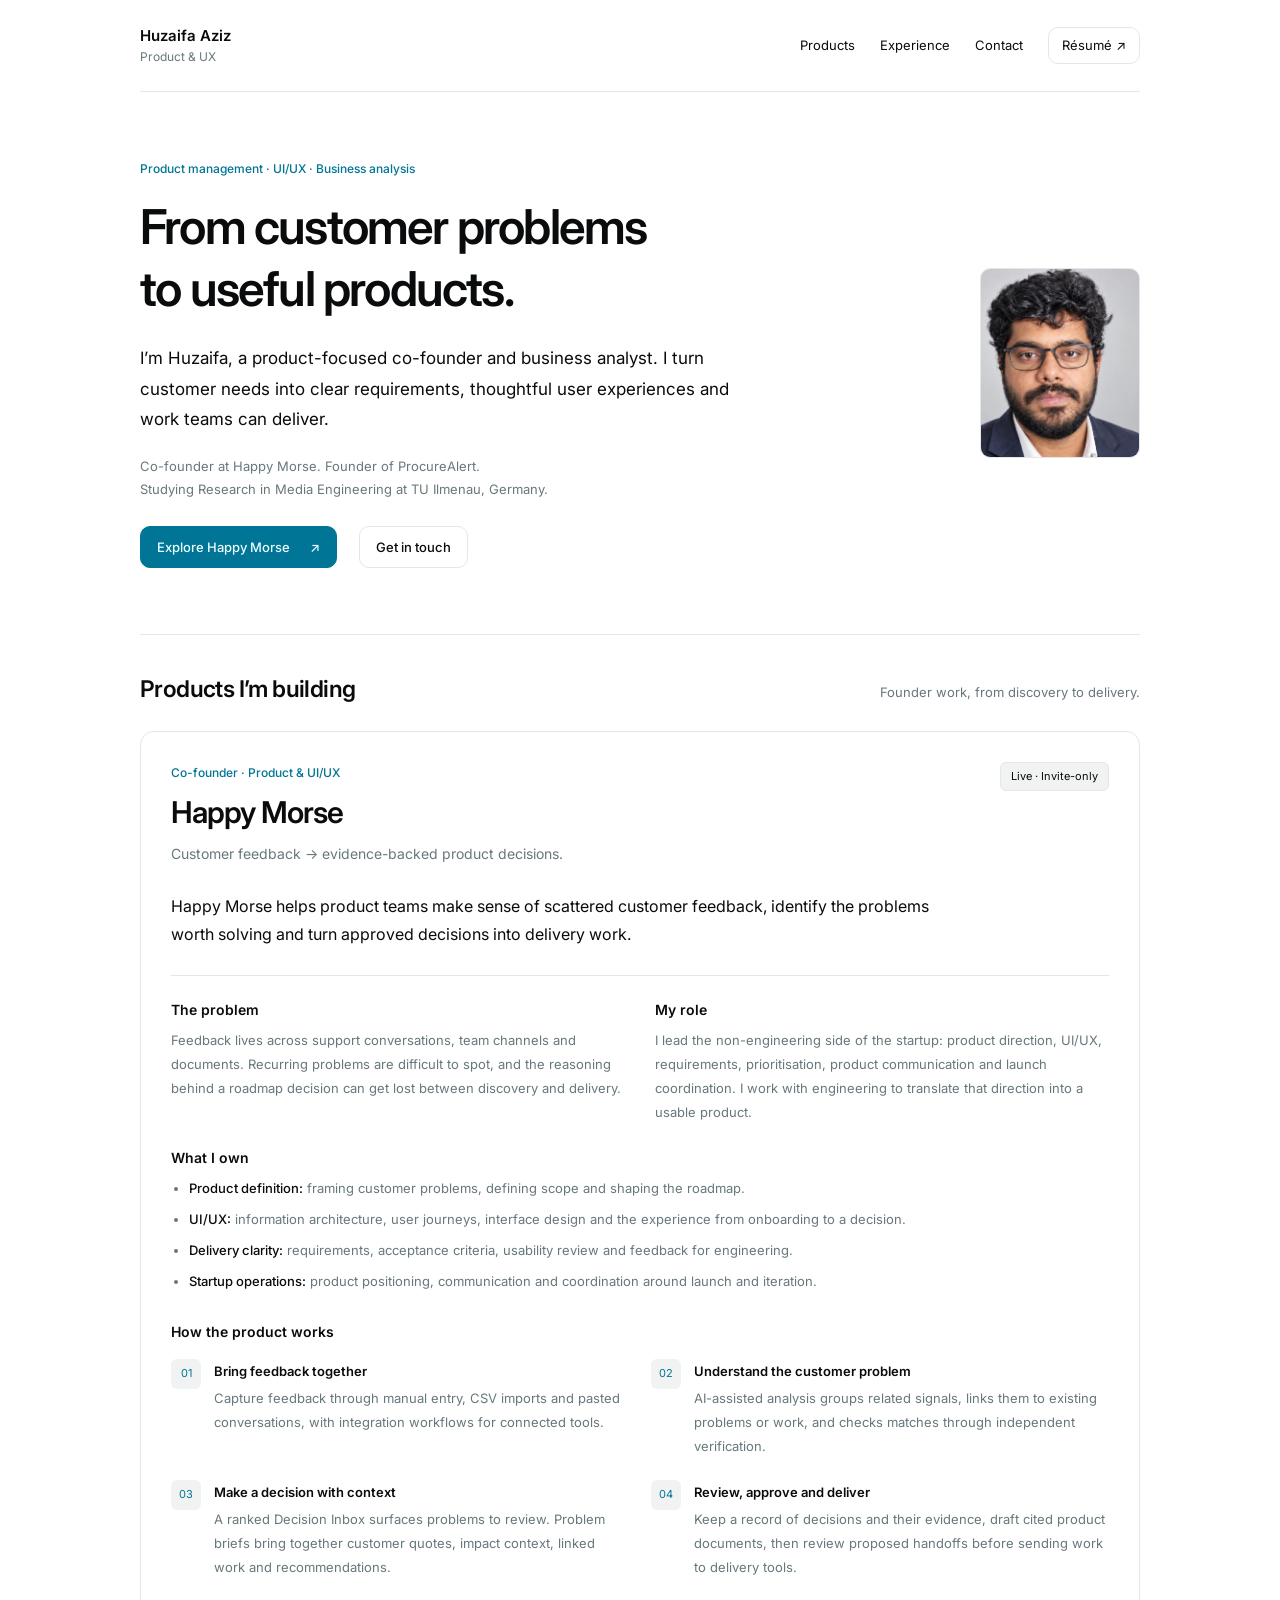
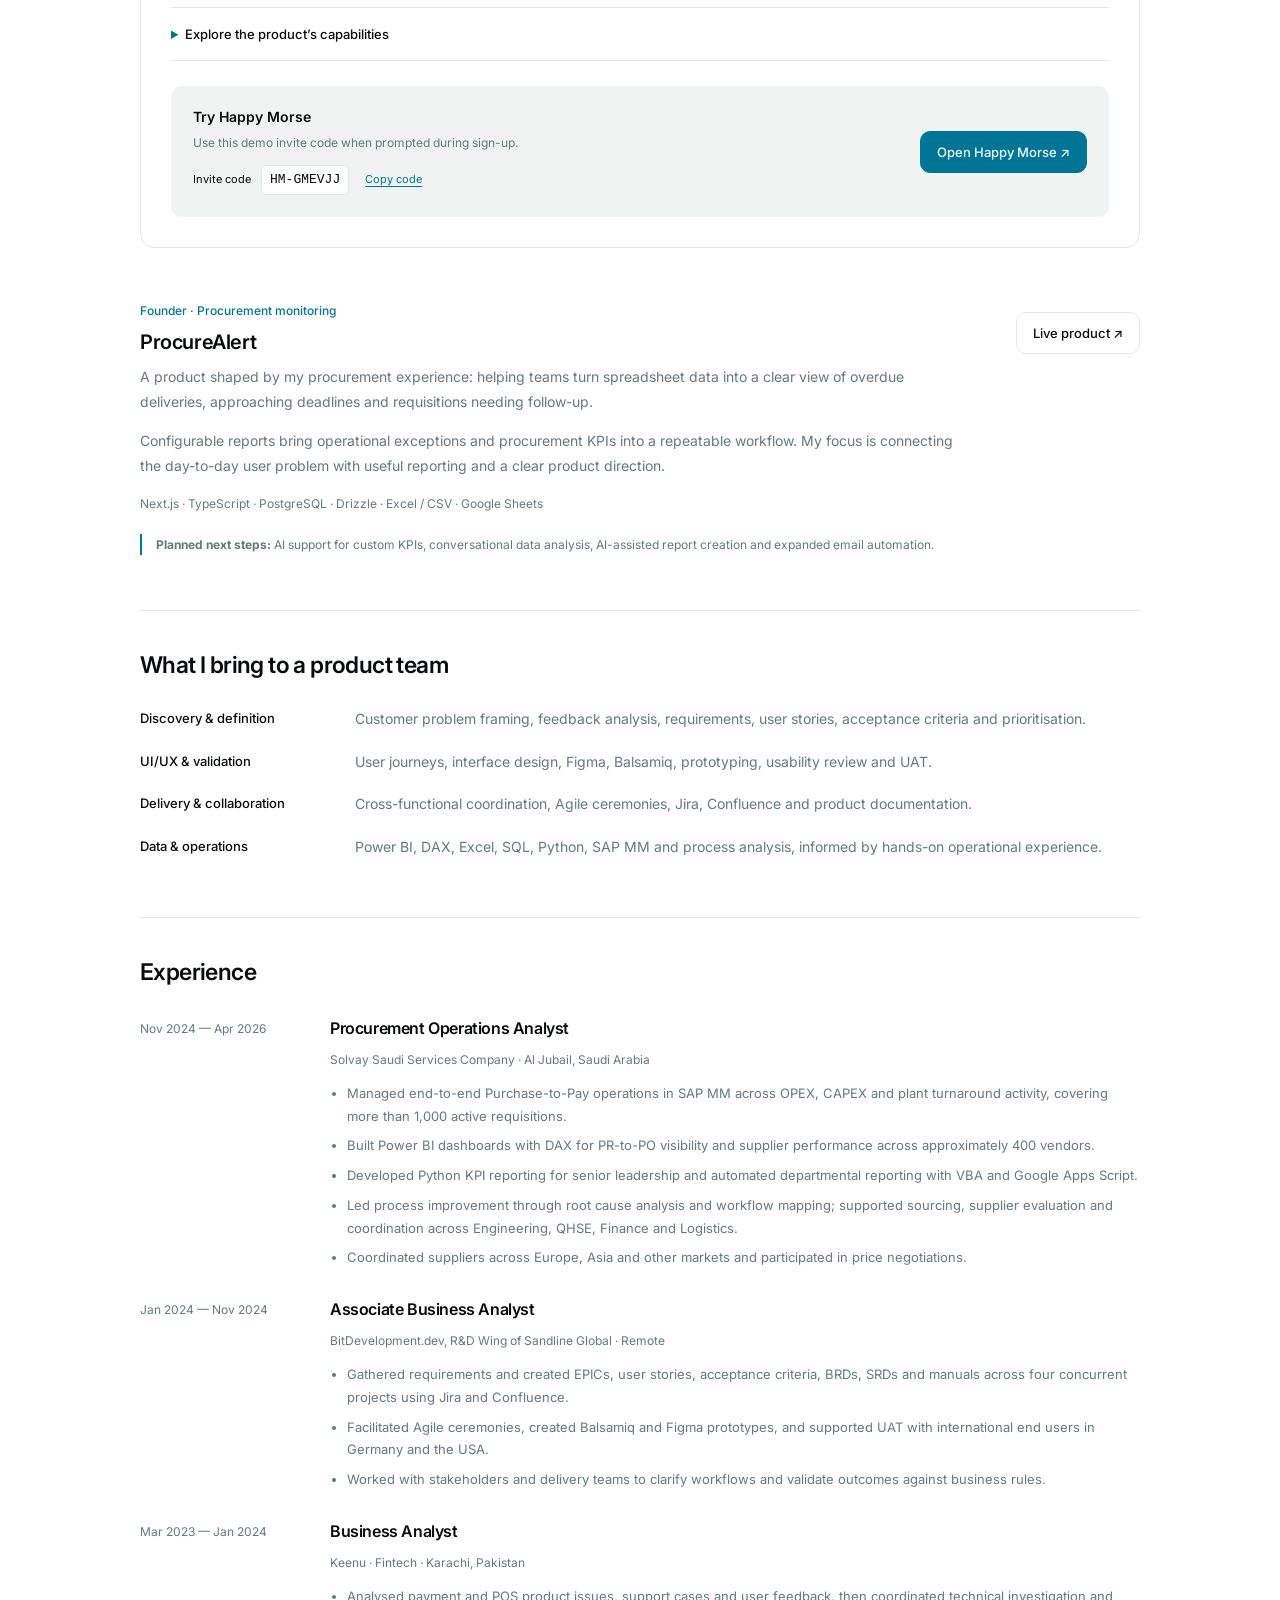
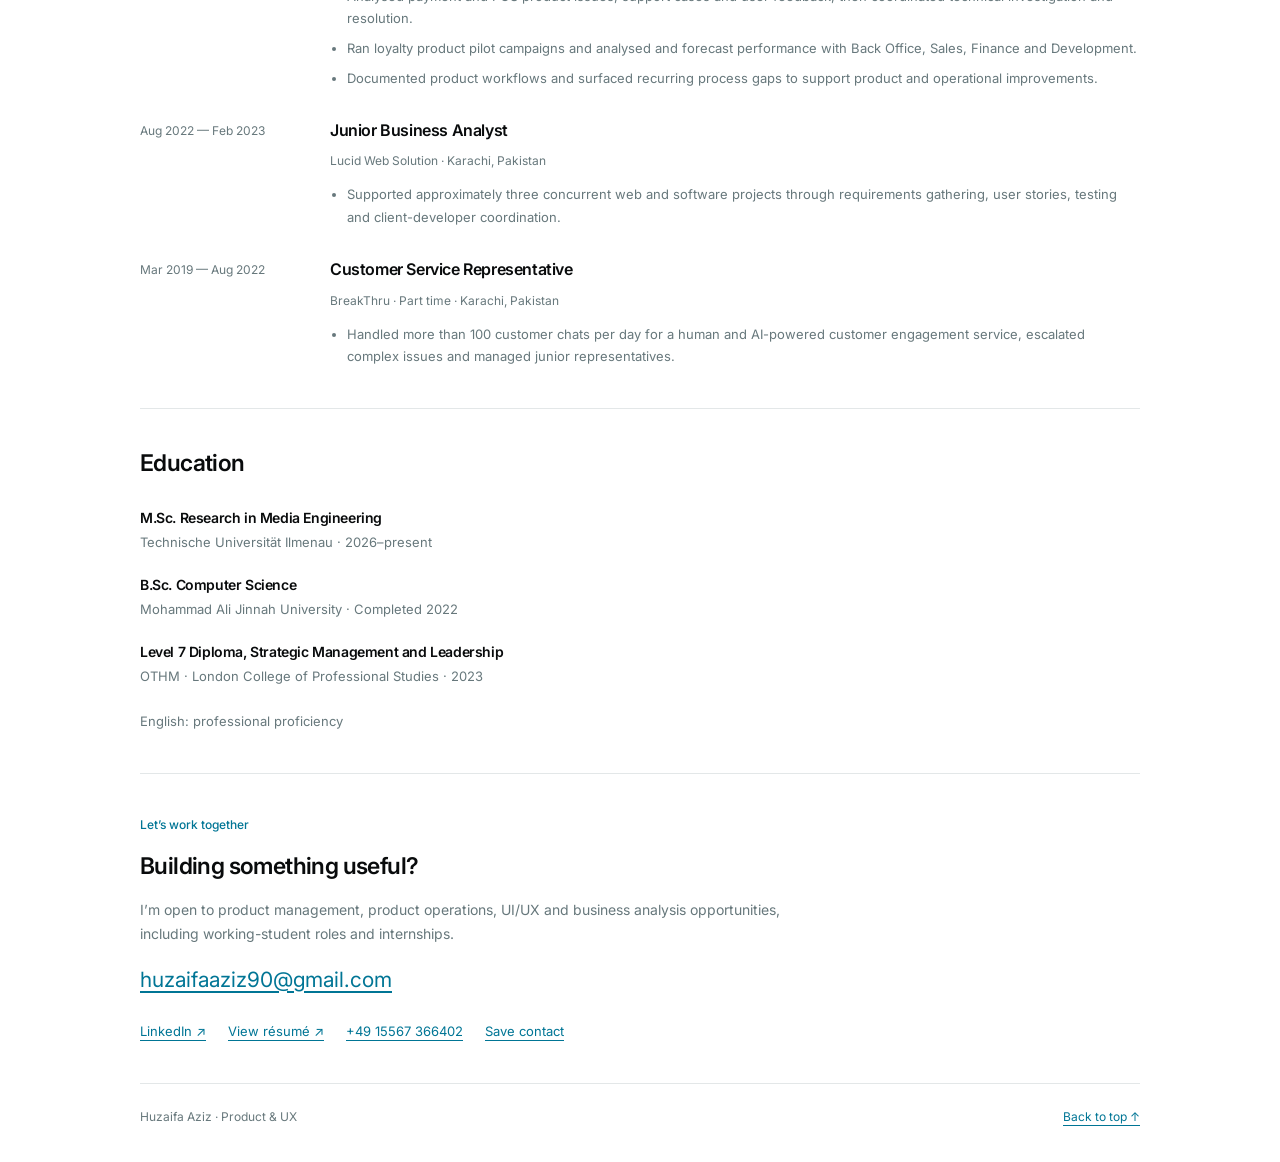
==== commit 5c91e929: "Add files via upload" ====
--- a/index.html
+++ b/index.html
@@ -1,64 +1,32 @@
 <!doctype html>
-<html lang="en">
-<head>
-<meta charset="utf-8">
-<meta name="viewport" content="width=device-width, initial-scale=1">
-<meta name="theme-color" content="#ffffff">
-<meta name="description" content="Huzaifa Aziz — procurement operations, business analysis and practical data tools. Explore projects, experience and skills.">
-<title>Huzaifa Aziz | Portfolio</title>
-<link rel="stylesheet" href="styles.css">
-</head>
-<body>
-<a class="skip-link" href="#main">Skip to content</a>
-<header class="site-header container">
-<a class="name" href="#home">Huzaifa Aziz</a>
-<nav aria-label="Main navigation"><a href="#work">Projects</a><a href="#experience">Experience</a><a href="#contact">Contact</a></nav>
-</header>
+<html lang="en"><head><meta charset="utf-8"><meta name="viewport" content="width=device-width,initial-scale=1"><meta name="theme-color" content="#ffffff"><meta name="description" content="Huzaifa Aziz — product management, UI/UX and business analysis. Co-founder of Happy Morse and founder of ProcureAlert."><title>Huzaifa Aziz | Product &amp; UX</title><link rel="stylesheet" href="styles.css"></head>
+<body><a class="skip-link" href="#main">Skip to content</a>
+<header class="site-header container"><a class="name" href="#home">Huzaifa Aziz<span>Product &amp; UX</span></a><nav aria-label="Main navigation"><a href="#work">Products</a><a href="#experience">Experience</a><a href="#contact">Contact</a><a class="nav-resume" href="resume-print.html">Résumé ↗</a></nav></header>
 <main id="main" class="container">
-<section class="intro" id="home" aria-labelledby="intro-title">
-<div><p class="location">Ilmenau, Germany</p><h1 id="intro-title">Procurement, analysis<br>and practical tools.</h1>
-<p class="lede">I’m Huzaifa. I work across procurement operations, business analysis and data, helping teams understand their workflows and build useful solutions.</p>
-<p class="intro-note">Currently studying Research in Media Engineering at TU Ilmenau.</p>
-<div class="links"><a href="mailto:huzaifaaziz90@gmail.com">Email me</a><a href="resume-print.html">View résumé</a><a href="https://www.linkedin.com/in/huzaifah-aziz-63092996/">LinkedIn ↗</a></div></div>
-<img class="portrait" src="assets/huzaifa-aziz.jpg" alt="Huzaifa Aziz" width="144" height="176">
+<section class="intro" id="home" aria-labelledby="intro-title"><div><p class="eyebrow">Product management · UI/UX · Business analysis</p><h1 id="intro-title">From customer problems<br>to useful products.</h1><p class="lede">I’m Huzaifa, a product-focused co-founder and business analyst. I turn customer needs into clear requirements, thoughtful user experiences and work teams can deliver.</p><p class="intro-note">Co-founder at Happy Morse. Founder of ProcureAlert.<br>Studying Research in Media Engineering at TU Ilmenau, Germany.</p><div class="links"><a class="button" href="#happy-morse">Explore Happy Morse <span aria-hidden="true">↗</span></a><a class="button secondary" href="mailto:huzaifaaziz90@gmail.com">Get in touch</a></div></div><img class="portrait" src="assets/huzaifa-aziz.jpg" width="160" height="190" alt="Huzaifa Aziz"></section>
+<section id="work" aria-labelledby="work-title"><div class="section-heading"><h2 id="work-title">Products I’m building</h2><p>Founder work, from discovery to delivery.</p></div>
+<article class="featured" id="happy-morse"><div class="feature-top"><div><p class="eyebrow">Co-founder · Product &amp; UI/UX</p><h3>Happy Morse</h3><p class="product-subtitle">Customer feedback → evidence-backed product decisions.</p></div><span class="badge">Live · Invite-only</span></div>
+<p class="product-lede">Happy Morse helps product teams make sense of scattered customer feedback, identify the problems worth solving and turn approved decisions into delivery work.</p>
+<div class="case-grid"><div><h4>The problem</h4><p>Feedback lives across support conversations, team channels and documents. Recurring problems are difficult to spot, and the reasoning behind a roadmap decision can get lost between discovery and delivery.</p></div><div><h4>My role</h4><p>I lead the non-engineering side of the startup: product direction, UI/UX, requirements, prioritisation, product communication and launch coordination. I work with engineering to translate that direction into a usable product.</p></div></div>
+<div class="responsibilities"><h4>What I own</h4><ul><li><strong>Product definition:</strong> framing customer problems, defining scope and shaping the roadmap.</li><li><strong>UI/UX:</strong> information architecture, user journeys, interface design and the experience from onboarding to a decision.</li><li><strong>Delivery clarity:</strong> requirements, acceptance criteria, usability review and feedback for engineering.</li><li><strong>Startup operations:</strong> product positioning, communication and coordination around launch and iteration.</li></ul></div>
+<h4 class="workflow-title">How the product works</h4><ol class="workflow"><li><span>01</span><div><h5>Bring feedback together</h5><p>Capture feedback through manual entry, CSV imports and pasted conversations, with integration workflows for connected tools.</p></div></li><li><span>02</span><div><h5>Understand the customer problem</h5><p>AI-assisted analysis groups related signals, links them to existing problems or work, and checks matches through independent verification.</p></div></li><li><span>03</span><div><h5>Make a decision with context</h5><p>A ranked Decision Inbox surfaces problems to review. Problem briefs bring together customer quotes, impact context, linked work and recommendations.</p></div></li><li><span>04</span><div><h5>Review, approve and deliver</h5><p>Keep a record of decisions and their evidence, draft cited product documents, then review proposed handoffs before sending work to delivery tools.</p></div></li></ol>
+<details><summary>Explore the product’s capabilities</summary><div class="details-body"><dl class="capabilities"><div><dt>Decision Inbox</dt><dd>A focused list of problems, growing demand, critical reports and decisions that new evidence may warrant revisiting.</dd></div><div><dt>Customer Problems &amp; Feedback</dt><dd>Evidence-linked briefs and organised feedback, with corrections for duplicates, misplaced reports and uncertain matches.</dd></div><div><dt>Product Backlog</dt><dd>Existing work provides context for new feedback so teams can see whether demand relates to planned or shipped work.</dd></div><div><dt>Decision History</dt><dd>Decisions retain evidence snapshots and optional revisit conditions, making the reasoning behind product choices traceable.</dd></div><div><dt>Documents &amp; delivery</dt><dd>AI-assisted documents cite evidence, linked work and decisions. Approved work can be reviewed as a ticket plan before external publication.</dd></div><div><dt>Connected workflows</dt><dd>The product codebase includes Linear, Jira, Intercom, Slack and Notion integrations. Availability depends on workspace configuration.</dd></div></dl><p class="stack"><strong>Product technology:</strong> TypeScript, Next.js / React, PostgreSQL / Drizzle, pgvector, Clerk, Inngest and Vercel AI SDK.</p><p class="small-note">AI supports analysis and drafting; people review decisions and approve external delivery.</p></div></details>
+<div class="try-product"><div><h4>Try Happy Morse</h4><p>Use this demo invite code when prompted during sign-up.</p><div class="invite"><span>Invite code</span><code id="invite-code">HM-GMEVJJ</code><button type="button" id="copy-code" hidden>Copy code</button><span class="copy-status" id="copy-status" role="status"></span></div></div><a class="button" href="https://happymorse.com/">Open Happy Morse ↗</a></div>
+</article>
+<article class="project"><div class="project-heading"><div><p class="eyebrow">Founder · Procurement monitoring</p><h3>ProcureAlert</h3></div><a class="button secondary" href="https://procurement-alert-system-v2-web.vercel.app/">Live product ↗</a></div><p>A product shaped by my procurement experience: helping teams turn spreadsheet data into a clear view of overdue deliveries, approaching deadlines and requisitions needing follow-up.</p><p>Configurable reports bring operational exceptions and procurement KPIs into a repeatable workflow. My focus is connecting the day-to-day user problem with useful reporting and a clear product direction.</p><p class="stack">Next.js · TypeScript · PostgreSQL · Drizzle · Excel / CSV · Google Sheets</p><p class="roadmap"><strong>Planned next steps:</strong> AI support for custom KPIs, conversational data analysis, AI-assisted report creation and expanded email automation.</p></article>
 </section>
-<section id="work" aria-labelledby="work-title"><h2 id="work-title">Selected work</h2>
-<article class="project"><div class="project-heading"><h3>ProcureAlert 2.0</h3><span class="meta">Personal project</span></div>
-<p>A procurement monitoring application that brings spreadsheet data, configurable KPIs, alerts and report history into one workflow.</p>
-<p class="stack">Next.js · TypeScript · PostgreSQL · Drizzle ORM · Clerk · Excel / CSV · Google Sheets</p>
-<div class="links"><a href="https://procurement-alert-system-v2-web.vercel.app/">Live project ↗</a><a href="https://github.com/huzaifaaziz90/procurement-alert-system-v2">Source code ↗</a></div></article>
-<article class="project"><div class="project-heading"><h3>Happy Morse</h3><span class="meta">Project contribution</span></div>
-<p>An AI-assisted product feedback system that organises customer signals into evidence-linked problems and product decisions. I contributed debugging and codebase fixes.</p>
-<p class="stack">Next.js · PostgreSQL · Product discovery · AI workflows</p>
-<div class="links"><a href="https://github.com/huzaifaaziz90/happymorse">Source code ↗</a></div></article>
-<article class="project"><div class="project-heading"><h3>Procurement reporting &amp; automation</h3><span class="meta">Solvay</span></div>
-<p>Reporting workflows and dashboards for reviewing requisition status and supplier performance across Procurement, Finance and Operations. The work covered more than 1,000 active requisitions and approximately 400 vendors.</p>
-<p class="stack">Power BI · DAX · Python · VBA · Google Apps Script</p></article>
-</section>
+<section id="skills" aria-labelledby="skills-title"><div class="section-heading"><h2 id="skills-title">What I bring to a product team</h2></div><dl class="skills"><div><dt>Discovery &amp; definition</dt><dd>Customer problem framing, feedback analysis, requirements, user stories, acceptance criteria and prioritisation.</dd></div><div><dt>UI/UX &amp; validation</dt><dd>User journeys, interface design, Figma, Balsamiq, prototyping, usability review and UAT.</dd></div><div><dt>Delivery &amp; collaboration</dt><dd>Cross-functional coordination, Agile ceremonies, Jira, Confluence and product documentation.</dd></div><div><dt>Data &amp; operations</dt><dd>Power BI, DAX, Excel, SQL, Python, SAP MM and process analysis, informed by hands-on operational experience.</dd></div></dl></section>
 <section id="experience" aria-labelledby="experience-title"><h2 id="experience-title">Experience</h2>
 <article class="job"><p class="date">Nov 2024 — Apr 2026</p><div><h3>Procurement Operations Analyst</h3><div class="job-org">Solvay Saudi Services Company · Al Jubail, Saudi Arabia</div><ul><li>Managed end-to-end Purchase-to-Pay operations in SAP MM across OPEX, CAPEX and plant turnaround activity, covering more than 1,000 active requisitions.</li><li>Built Power BI dashboards with DAX for PR-to-PO visibility and supplier performance across approximately 400 vendors.</li><li>Developed Python KPI reporting for senior leadership and automated departmental reporting with VBA and Google Apps Script.</li><li>Led process improvement through root cause analysis and workflow mapping; supported sourcing, supplier evaluation and coordination across Engineering, QHSE, Finance and Logistics.</li><li>Coordinated suppliers across Europe, Asia and other markets and participated in price negotiations.</li></ul></div></article>
 <article class="job"><p class="date">Jan 2024 — Nov 2024</p><div><h3>Associate Business Analyst</h3><div class="job-org">BitDevelopment.dev, R&amp;D Wing of Sandline Global · Remote</div><ul><li>Gathered requirements and created EPICs, user stories, acceptance criteria, BRDs, SRDs and manuals across four concurrent projects using Jira and Confluence.</li><li>Facilitated Agile ceremonies, created Balsamiq and Figma prototypes, and supported UAT with international end users in Germany and the USA.</li><li>Worked with stakeholders and delivery teams to clarify workflows and validate outcomes against business rules.</li></ul></div></article>
 <article class="job"><p class="date">Mar 2023 — Jan 2024</p><div><h3>Business Analyst</h3><div class="job-org">Keenu · Fintech · Karachi, Pakistan</div><ul><li>Analysed payment and POS product issues, support cases and user feedback, then coordinated technical investigation and resolution.</li><li>Ran loyalty product pilot campaigns and analysed and forecast performance with Back Office, Sales, Finance and Development.</li><li>Documented product workflows and surfaced recurring process gaps to support product and operational improvements.</li></ul></div></article>
 <article class="job"><p class="date">Aug 2022 — Feb 2023</p><div><h3>Junior Business Analyst</h3><div class="job-org">Lucid Web Solution · Karachi, Pakistan</div><ul><li>Supported approximately three concurrent web and software projects through requirements gathering, user stories, testing and client-developer coordination.</li></ul></div></article>
 <article class="job"><p class="date">Mar 2019 — Aug 2022</p><div><h3>Customer Service Representative</h3><div class="job-org">BreakThru · Part time · Karachi, Pakistan</div><ul><li>Handled more than 100 customer chats per day for a human and AI-powered customer engagement service, escalated complex issues and managed junior representatives.</li></ul></div></article>
-</section>
-<section id="skills" aria-labelledby="skills-title"><h2 id="skills-title">Skills &amp; tools</h2>
-<dl class="skills"><div><dt>Procurement</dt><dd>SAP MM, Purchase-to-Pay, supplier coordination, sourcing support and process improvement.</dd></div>
-<div><dt>Business analysis</dt><dd>Requirements, user stories, acceptance criteria, Jira, Confluence, UAT, Figma and Balsamiq.</dd></div>
-<div><dt>Data &amp; automation</dt><dd>Power BI, DAX, Python, Excel, SQL, VBA and Google Apps Script.</dd></div></dl>
-</section>
-<section id="education" aria-labelledby="education-title"><h2 id="education-title">Education</h2>
+</section><section id="education" aria-labelledby="education-title"><h2 id="education-title">Education</h2>
 <div class="education-item"><h3>M.Sc. Research in Media Engineering</h3><p>Technische Universität Ilmenau · 2026–present</p></div>
 <div class="education-item"><h3>B.Sc. Computer Science</h3><p>Mohammad Ali Jinnah University · Completed 2022</p></div>
 <div class="education-item"><h3>Level 7 Diploma, Strategic Management and Leadership</h3><p>OTHM · London College of Professional Studies · 2023</p></div>
 <p class="meta">English: professional proficiency</p>
 </section>
-<section id="contact" aria-labelledby="contact-title"><h2 id="contact-title">Get in touch</h2>
-<p>Open to opportunities in procurement, business analysis, product operations and data.</p>
-<a class="email" href="mailto:huzaifaaziz90@gmail.com">huzaifaaziz90@gmail.com</a>
-<div class="links contact-links"><a href="tel:+4915567366402">+49 15567 366402</a><a href="https://www.linkedin.com/in/huzaifah-aziz-63092996/">LinkedIn ↗</a><a href="https://github.com/huzaifaaziz90">GitHub ↗</a><a href="assets/huzaifa-aziz.vcf" download>Save contact</a></div>
-</section>
-</main>
-<footer class="container"><span>Huzaifa Aziz</span><a href="#home">Back to top ↑</a></footer>
-</body>
-</html>
+<section id="contact" aria-labelledby="contact-title"><p class="eyebrow">Let’s work together</p><h2 id="contact-title">Building something useful?</h2><p>I’m open to product management, product operations, UI/UX and business analysis opportunities, including working-student roles and internships.</p><a class="email" href="mailto:huzaifaaziz90@gmail.com">huzaifaaziz90@gmail.com</a><div class="links contact-links"><a href="https://www.linkedin.com/in/huzaifah-aziz-63092996/">LinkedIn ↗</a><a href="resume-print.html">View résumé ↗</a><a href="tel:+4915567366402">+49 15567 366402</a><a href="assets/huzaifa-aziz.vcf" download>Save contact</a></div></section>
+</main><footer class="container"><span>Huzaifa Aziz · Product &amp; UX</span><a href="#home">Back to top ↑</a></footer><script src="script.js" defer></script></body></html>
--- a/styles.css
+++ b/styles.css
@@ -1,39 +1,5 @@
-:root{color-scheme:light;--ink:#202522;--muted:#626a65;--accent:#285a45;--line:#e2e6e3}
-*{box-sizing:border-box}
-html{scroll-padding-top:24px}
-body{margin:0;background:#fff;color:var(--ink);font-family:system-ui,-apple-system,BlinkMacSystemFont,"Segoe UI",sans-serif;font-size:16px;line-height:1.7;-webkit-font-smoothing:antialiased}
-a{color:var(--accent);text-decoration-thickness:1px;text-underline-offset:4px}
-a:hover{color:#142c21;text-decoration-thickness:2px}
-a:focus-visible{outline:2px solid var(--accent);outline-offset:5px;border-radius:2px}
-.container{width:min(880px,calc(100% - 64px));margin-inline:auto}
-.site-header{display:flex;justify-content:space-between;align-items:center;gap:24px;padding-block:29px;border-bottom:1px solid var(--line)}
-.name{font-weight:650;color:var(--ink);text-decoration:none;font-size:16px}
-nav{display:flex;gap:25px;font-size:14px}nav a{color:var(--muted);text-decoration:none}
-h1,h2,h3,p{margin-top:0}h1,h2,h3{line-height:1.3}
-h1{font-size:clamp(30px,4.5vw,43px);letter-spacing:-1.6px;font-weight:600;margin-bottom:22px}
-h2{font-size:22px;font-weight:600;letter-spacing:-.5px;margin-bottom:28px}
-h3{font-size:17px;font-weight:600;margin-bottom:8px}
-p{margin-bottom:14px}
-.intro{display:grid;grid-template-columns:1fr 144px;gap:50px;align-items:start;padding-block:64px 58px}
-.location{font-size:13px;color:var(--muted);margin-bottom:18px}
-.lede{max-width:590px;font-size:17px;color:#454e48;line-height:1.75}
-.intro-note{font-size:14px;color:var(--muted);margin-top:20px}
-.portrait{width:144px;height:176px;object-fit:cover;object-position:50% 34%;border-radius:5px;margin-top:9px}
-.links{display:flex;flex-wrap:wrap;gap:12px 24px;font-size:14px}
-.intro .links{margin-top:24px}
-main>section:not(.intro){border-top:1px solid var(--line);padding-block:38px 40px}
-.project{padding-block:0 25px;margin-bottom:25px;border-bottom:1px solid var(--line)}
-.project:last-child{padding-bottom:0;margin-bottom:0;border-bottom:0}
-.project-heading{display:flex;justify-content:space-between;align-items:baseline;gap:12px}
-.project p{max-width:740px;color:#454e48;font-size:15px}
-.meta,.project .stack{color:var(--muted);font-size:13px}.project .stack{margin-top:14px;margin-bottom:16px}
-.job{display:grid;grid-template-columns:157px 1fr;gap:25px;margin-bottom:30px}
-.job:last-child{margin-bottom:0}.date{font-size:12px;color:var(--muted);padding-top:2px}.job-org{font-size:13px;color:var(--muted);margin-bottom:12px}
-.job ul{padding-left:18px;margin:0;color:#454e48;font-size:14px}.job li+li{margin-top:7px}
-.skills{margin:0}.skills>div{display:grid;grid-template-columns:157px 1fr;gap:25px;margin-bottom:18px}.skills>div:last-child{margin:0}dt{font-size:14px;font-weight:600}dd{margin:0;color:#454e48;font-size:14px}
-.education-item{margin-bottom:22px}.education-item h3{font-size:15px;margin-bottom:3px}.education-item p{font-size:14px;color:var(--muted);margin:0}
-#contact>p{font-size:15px;color:var(--muted);max-width:600px}.email{font-size:clamp(17px,3.7vw,22px);overflow-wrap:anywhere}.contact-links{margin-top:20px}
-footer{display:flex;justify-content:space-between;border-top:1px solid var(--line);padding-block:22px 35px;font-size:12px;color:var(--muted)}
-.skip-link{position:absolute;left:16px;top:-100px;background:#fff;padding:10px 15px;z-index:5}.skip-link:focus{top:10px}
-@media(max-width:600px){.container{width:calc(100% - 36px)}.site-header{align-items:flex-start;flex-direction:column;gap:14px;padding-block:22px}nav{gap:25px}.intro{grid-template-columns:1fr 80px;gap:18px;padding-block:36px}.portrait{width:80px;height:100px;margin-top:4px}h1{font-size:30px;letter-spacing:-1px}.intro .lede,.intro-note{font-size:15px}.intro>div{display:contents}.location{grid-column:1}.intro h1{grid-column:1;grid-row:2}.portrait{grid-column:2;grid-row:1 / span 2}.lede,.intro-note,.intro .links{grid-column:1 / -1;margin:0}.intro .links{margin-top:4px}.project-heading{display:block}.project-heading .meta{display:block;margin-bottom:10px}.job{grid-template-columns:1fr;gap:4px}.date{margin-bottom:2px}.skills>div{grid-template-columns:1fr;gap:4px}main>section:not(.intro){padding-block:30px}h2{font-size:21px}}
-@media print{.site-header,footer,.skip-link{display:none}.container{width:100%}.intro{padding-top:0}body{font-size:11pt}.job,.project,.education-item{break-inside:avoid}a{color:inherit}.links{display:none}}
+@import url('https://fonts.googleapis.com/css2?family=Inter:wght@400;500;600;700&display=swap');
+:root{--background:oklch(1 0 0);--foreground:oklch(0.148 0.004 228.8);--card:oklch(1 0 0);--card-foreground:oklch(0.148 0.004 228.8);--popover:oklch(1 0 0);--popover-foreground:oklch(0.148 0.004 228.8);--primary:oklch(0.52 0.105 223.128);--primary-foreground:oklch(0.984 0.019 200.873);--secondary:oklch(0.967 0.001 286.375);--secondary-foreground:oklch(0.21 0.006 285.885);--muted:oklch(0.963 0.002 197.1);--muted-foreground:oklch(0.56 0.021 213.5);--accent:oklch(0.963 0.002 197.1);--accent-foreground:oklch(0.218 0.008 223.9);--destructive:oklch(0.577 0.245 27.325);--border:oklch(0.925 0.005 214.3);--input:oklch(0.925 0.005 214.3);--ring:oklch(0.723 0.014 214.4);--chart-1:oklch(0.865 0.127 207.078);--chart-2:oklch(0.715 0.143 215.221);--chart-3:oklch(0.609 0.126 221.723);--chart-4:oklch(0.52 0.105 223.128);--chart-5:oklch(0.45 0.085 224.283);--radius:0.625rem;--sidebar:oklch(0.987 0.002 197.1);--sidebar-foreground:oklch(0.148 0.004 228.8);--sidebar-primary:oklch(0.609 0.126 221.723);--sidebar-primary-foreground:oklch(0.984 0.019 200.873);--sidebar-accent:oklch(0.963 0.002 197.1);--sidebar-accent-foreground:oklch(0.218 0.008 223.9);--sidebar-border:oklch(0.925 0.005 214.3);--sidebar-ring:oklch(0.723 0.014 214.4);}
+*{box-sizing:border-box}html{scroll-padding-top:24px}body{margin:0;background:var(--background);color:var(--foreground);font:15px/1.75 'Inter',system-ui,-apple-system,sans-serif;-webkit-font-smoothing:antialiased}a{color:var(--primary);text-underline-offset:4px}a:hover{text-decoration-thickness:2px}a:focus-visible,button:focus-visible,summary:focus-visible{outline:2px solid var(--primary);outline-offset:5px}.container{width:min(1000px,calc(100% - 64px));margin-inline:auto}.site-header{display:flex;align-items:center;justify-content:space-between;gap:24px;padding:25px 0;border-bottom:1px solid var(--border)}.name{font-weight:600;text-decoration:none;color:var(--foreground);line-height:1.5}.name span{display:block;font-size:12px;font-weight:400;color:var(--muted-foreground)}nav{display:flex;align-items:center;gap:25px;font-size:13px}nav a{color:var(--foreground);text-decoration:none}.nav-resume{border:1px solid var(--border);padding:6px 13px;border-radius:var(--radius)}h1,h2,h3,h4,h5,p{margin-top:0}h1,h2,h3,h4,h5{line-height:1.3}h1{font-size:clamp(32px,4.3vw,48px);font-weight:600;letter-spacing:-1.8px;margin-bottom:23px}h2{font-size:23px;font-weight:600;letter-spacing:-.6px;margin-bottom:0}h3{font-size:20px;letter-spacing:-.4px;margin-bottom:10px;font-weight:600}h4{font-size:14px;font-weight:600;margin-bottom:9px}p{margin-bottom:15px}.intro{display:grid;grid-template-columns:1fr 160px;gap:65px;align-items:center;padding:66px 0}.eyebrow{color:var(--primary);font-size:12px;font-weight:500;margin-bottom:17px}.lede{font-size:17px;line-height:1.8;max-width:630px;color:var(--foreground)}.intro-note{font-size:13px;color:var(--muted-foreground);margin:20px 0 25px}.portrait{width:160px;height:190px;object-fit:cover;object-position:50% 34%;border-radius:var(--radius);border:1px solid var(--border)}.links{display:flex;gap:12px 22px;flex-wrap:wrap;font-size:13px}.button{display:inline-flex;align-items:center;justify-content:center;gap:20px;min-height:40px;padding:9px 16px;background:var(--primary);color:var(--primary-foreground);border:1px solid var(--primary);border-radius:var(--radius);font-size:13px;font-weight:500;text-decoration:none;white-space:nowrap}.button:hover{filter:brightness(.96);text-decoration:none}.button.secondary{background:var(--background);border-color:var(--border);color:var(--foreground)}main>section:not(.intro){padding:40px 0;border-top:1px solid var(--border)}.section-heading{display:flex;justify-content:space-between;align-items:baseline;gap:20px;margin-bottom:26px}.section-heading p{font-size:13px;color:var(--muted-foreground);margin:0}.featured{padding:30px;border:1px solid var(--border);border-radius:calc(var(--radius) + 4px);background:var(--card)}.feature-top{display:flex;justify-content:space-between;gap:20px}.feature-top h3{font-size:30px;letter-spacing:-1px}.feature-top .eyebrow{margin-bottom:10px}.product-subtitle{font-size:14px;color:var(--muted-foreground)}.badge{align-self:flex-start;border:1px solid var(--border);background:var(--muted);padding:4px 10px;border-radius:6px;font-size:11px;white-space:nowrap}.product-lede{font-size:16px;max-width:780px;margin:10px 0 27px}.case-grid{display:grid;grid-template-columns:1fr 1fr;gap:30px;border-top:1px solid var(--border);padding-top:25px}.case-grid p,.responsibilities li,.workflow p,.capabilities dd{font-size:13px;line-height:1.85;color:var(--muted-foreground)}.responsibilities{margin-top:10px}.responsibilities ul{padding-left:18px;margin:0}.responsibilities li+li{margin-top:7px}.responsibilities strong{font-weight:500;color:var(--foreground)}.workflow-title{margin-top:30px}.workflow{list-style:none;padding:0;margin:17px 0 28px;display:grid;grid-template-columns:1fr 1fr;gap:22px}.workflow li{display:flex;gap:13px}.workflow li>span{color:var(--primary);background:var(--muted);border-radius:6px;display:grid;place-items:center;flex:0 0 30px;height:30px;font-size:11px}.workflow h5{font-size:13px;font-weight:600;margin:4px 0 6px}.workflow p{margin:0}details{border-block:1px solid var(--border);margin:20px 0 25px}summary{cursor:pointer;padding:15px 0;font-size:13px;font-weight:500}summary::marker{color:var(--primary)}.details-body{padding-bottom:7px}.capabilities>div{margin-bottom:17px}.capabilities dt{font-size:13px;font-weight:500}.capabilities dd{margin:3px 0 0}.small-note,.stack{font-size:12px;color:var(--muted-foreground)}.try-product{background:var(--muted);border-radius:var(--radius);padding:22px;display:flex;align-items:center;justify-content:space-between;gap:25px}.try-product h4{margin-bottom:5px}.try-product p{font-size:12px;color:var(--muted-foreground);margin-bottom:12px}.invite{display:flex;gap:10px;align-items:center;flex-wrap:wrap;font-size:11px}.invite code{background:var(--background);border:1px solid var(--border);border-radius:5px;padding:3px 8px;font-size:13px;color:var(--foreground)}.invite button{cursor:pointer;font:inherit;background:transparent;border:0;text-decoration:underline;text-underline-offset:3px;color:var(--primary)}.copy-status{font-size:11px}.project{margin-top:25px;padding:27px 0 0}.project-heading{display:flex;justify-content:space-between;gap:20px;align-items:center}.project .eyebrow{margin-bottom:8px}.project p:not(.eyebrow){font-size:14px;max-width:820px;color:var(--muted-foreground)}.project .stack{font-size:12px!important}.project .roadmap{font-size:12px!important;border-left:2px solid var(--primary);padding-left:14px;margin-top:20px}.skills{margin:0}.skills>div{display:grid;grid-template-columns:190px 1fr;gap:25px;margin-bottom:18px}dt{font-size:13px;font-weight:500}dd{margin:0;font-size:14px;color:var(--muted-foreground)}#experience>h2,#education>h2{margin-bottom:30px}.job{display:grid;grid-template-columns:165px 1fr;gap:25px;margin-bottom:30px}.job:last-child{margin-bottom:0}.job h3{font-size:16px}.date{font-size:12px;color:var(--muted-foreground)}.job-org{font-size:12px;color:var(--muted-foreground);margin-bottom:12px}.job ul{font-size:13px;padding-left:17px;margin:0;color:var(--muted-foreground)}.job li+li{margin-top:7px}.education-item{margin-bottom:22px}.education-item h3{font-size:14px;margin-bottom:4px}.education-item p,.meta{font-size:13px;color:var(--muted-foreground);margin:0}#contact h2{margin-bottom:16px}#contact>p:not(.eyebrow){font-size:14px;color:var(--muted-foreground);max-width:640px}.email{font-size:21px;overflow-wrap:anywhere}.contact-links{margin-top:22px}footer{display:flex;justify-content:space-between;border-top:1px solid var(--border);padding:22px 0 35px;font-size:12px;color:var(--muted-foreground)}.skip-link{position:absolute;top:-100px;left:15px;background:var(--background);padding:10px;z-index:5}.skip-link:focus{top:10px}
+@media(max-width:700px){.container{width:calc(100% - 36px)}.site-header{flex-direction:column;align-items:flex-start;gap:16px;padding:20px 0}nav{gap:20px;flex-wrap:wrap}.intro{grid-template-columns:1fr 90px;gap:20px;padding:36px 0}.intro>div{display:contents}.intro .eyebrow{grid-column:1;align-self:end;margin:0}.intro h1{grid-column:1;grid-row:2;font-size:31px;letter-spacing:-1px;margin:0}.portrait{grid-column:2;grid-row:1 / span 2;width:90px;height:110px;align-self:start}.intro .lede,.intro-note,.intro .links{grid-column:1 / -1;margin:0}.lede{font-size:15px}.section-heading{display:block}.section-heading p{margin-top:10px}.featured{padding:20px}.feature-top{flex-direction:column;gap:0}.feature-top h3{font-size:27px}.badge{margin-bottom:15px}.product-lede{font-size:15px}.case-grid,.workflow{grid-template-columns:1fr;gap:18px}.try-product{align-items:flex-start;flex-direction:column;padding:18px}.project-heading{align-items:flex-start;flex-direction:column;gap:9px;margin-bottom:18px}.skills>div,.job{grid-template-columns:1fr;gap:5px}.date{margin-bottom:2px}.email{font-size:18px}h2{font-size:21px}.job h3{font-size:15px}footer{gap:20px;font-size:11px}}
+@media print{.site-header,footer,.skip-link,button{display:none}.container{width:100%}.intro{padding-top:0}.featured{padding:20px}.try-product{break-inside:avoid}.job,.education-item{break-inside:avoid}body{font-size:10pt}.button{background:transparent;color:#000;border-color:#aaa}.links{display:none}}
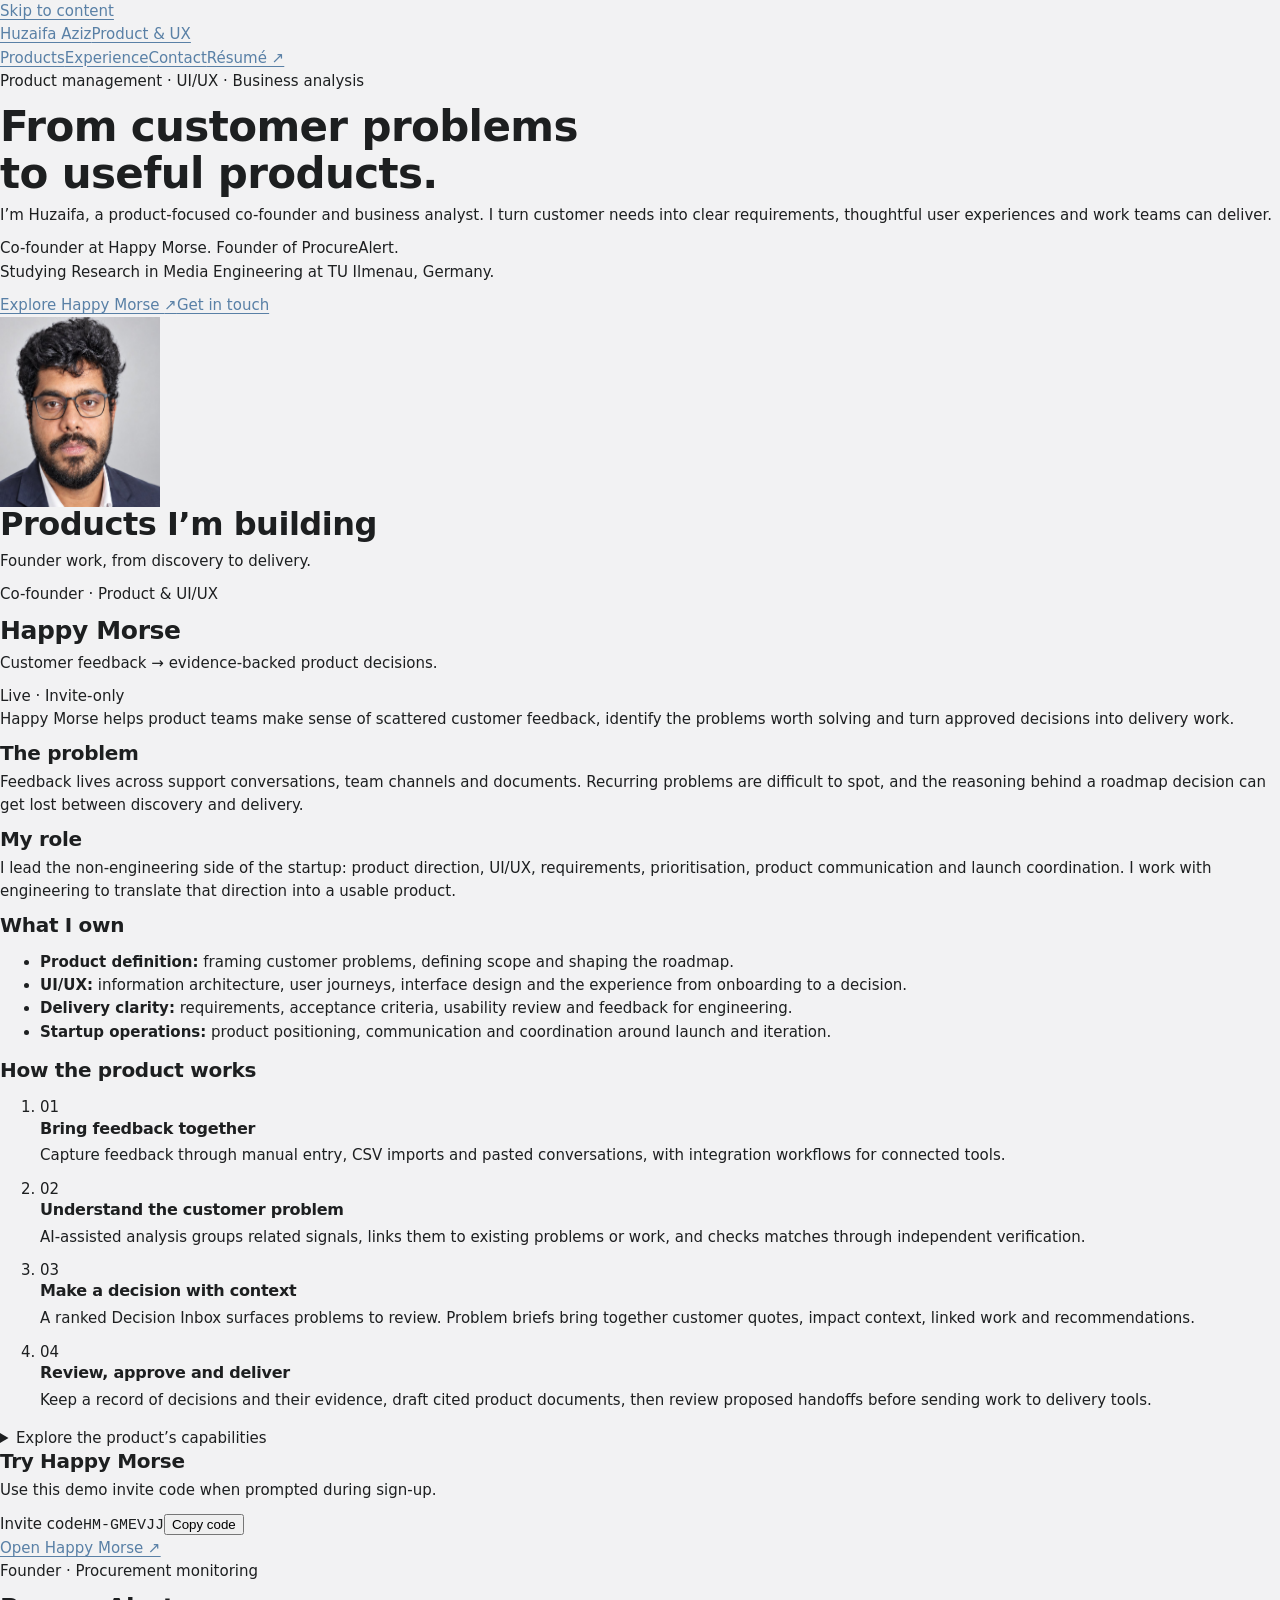
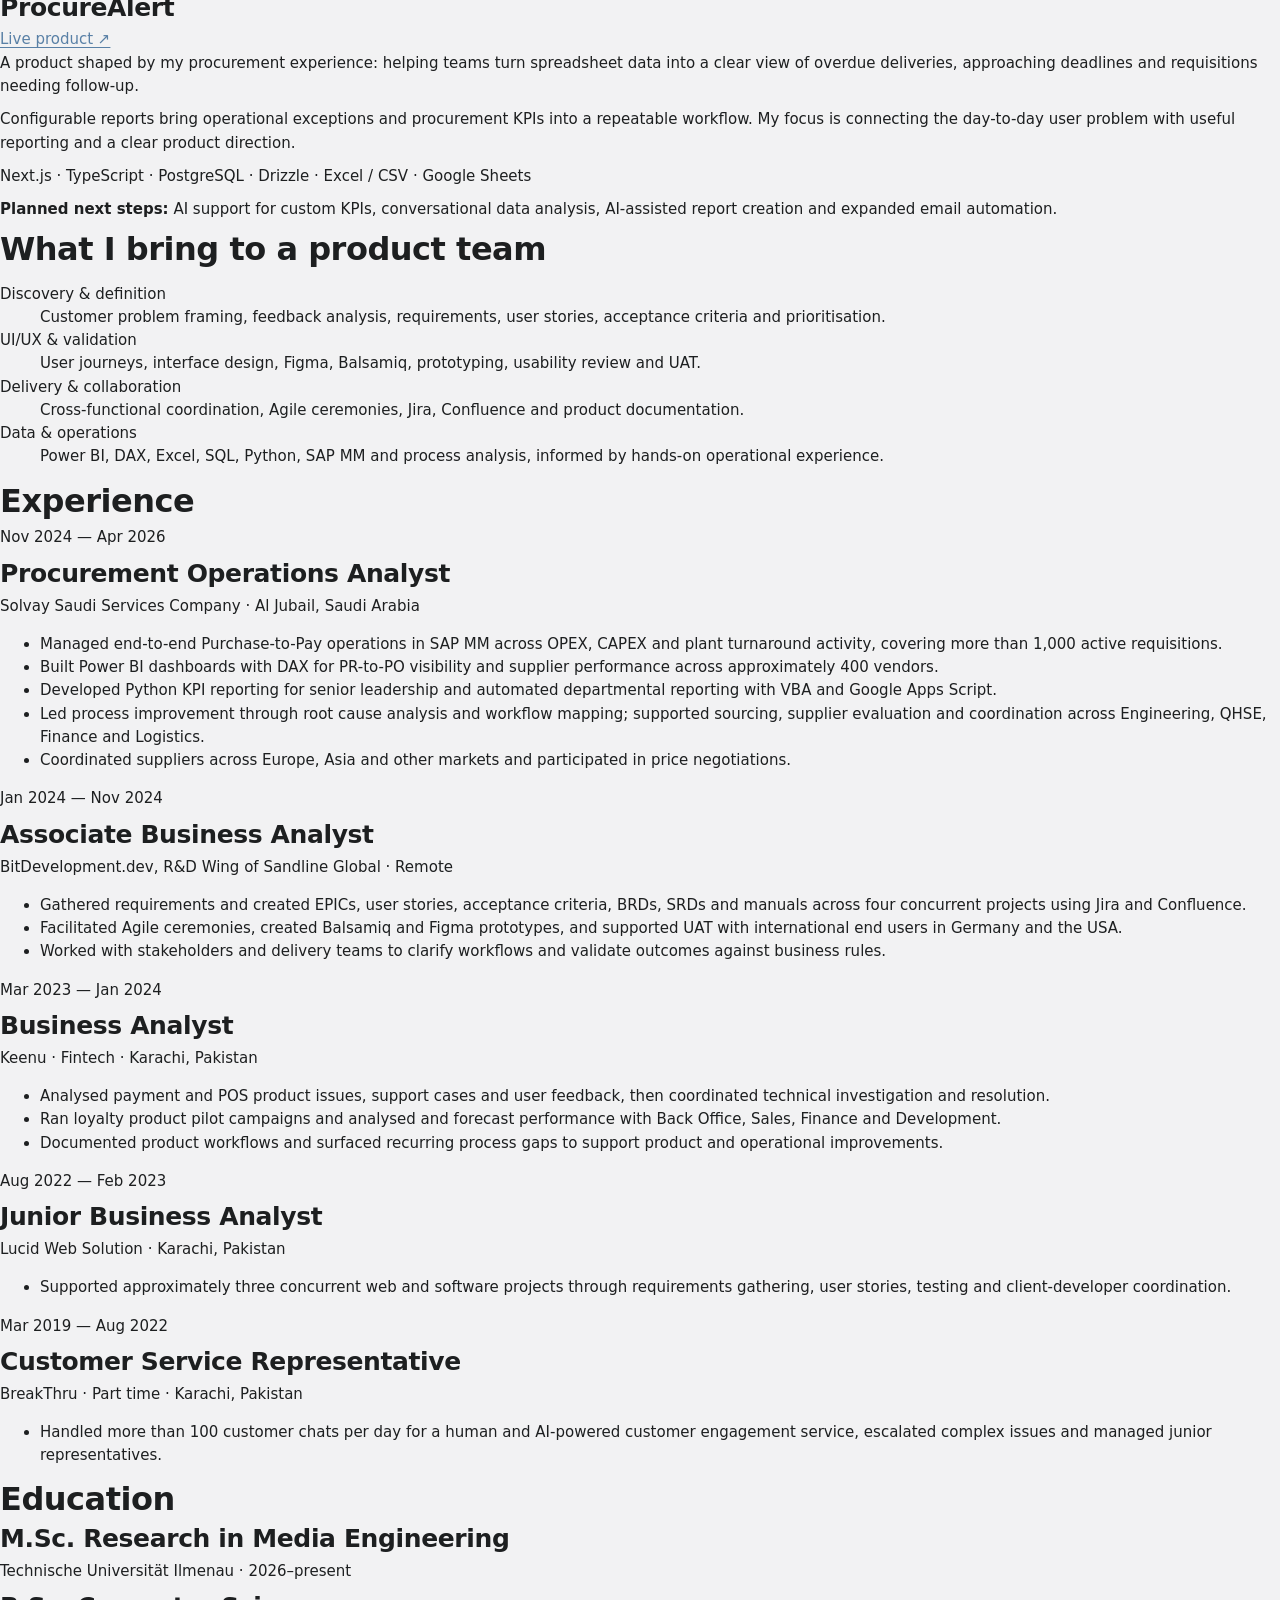
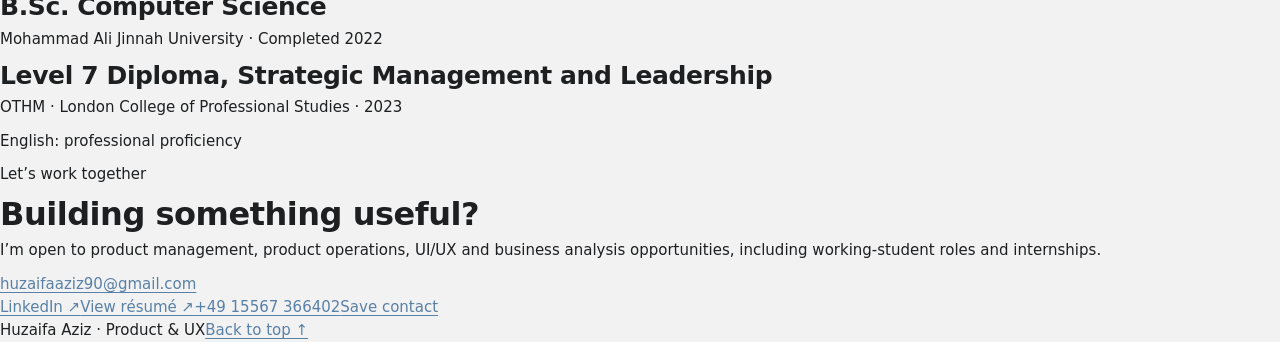
==== commit df2ce262: "Add files via upload" ====
--- a/index.html
+++ b/index.html
@@ -13,7 +13,7 @@
 <details><summary>Explore the product’s capabilities</summary><div class="details-body"><dl class="capabilities"><div><dt>Decision Inbox</dt><dd>A focused list of problems, growing demand, critical reports and decisions that new evidence may warrant revisiting.</dd></div><div><dt>Customer Problems &amp; Feedback</dt><dd>Evidence-linked briefs and organised feedback, with corrections for duplicates, misplaced reports and uncertain matches.</dd></div><div><dt>Product Backlog</dt><dd>Existing work provides context for new feedback so teams can see whether demand relates to planned or shipped work.</dd></div><div><dt>Decision History</dt><dd>Decisions retain evidence snapshots and optional revisit conditions, making the reasoning behind product choices traceable.</dd></div><div><dt>Documents &amp; delivery</dt><dd>AI-assisted documents cite evidence, linked work and decisions. Approved work can be reviewed as a ticket plan before external publication.</dd></div><div><dt>Connected workflows</dt><dd>The product codebase includes Linear, Jira, Intercom, Slack and Notion integrations. Availability depends on workspace configuration.</dd></div></dl><p class="stack"><strong>Product technology:</strong> TypeScript, Next.js / React, PostgreSQL / Drizzle, pgvector, Clerk, Inngest and Vercel AI SDK.</p><p class="small-note">AI supports analysis and drafting; people review decisions and approve external delivery.</p></div></details>
 <div class="try-product"><div><h4>Try Happy Morse</h4><p>Use this demo invite code when prompted during sign-up.</p><div class="invite"><span>Invite code</span><code id="invite-code">HM-GMEVJJ</code><button type="button" id="copy-code" hidden>Copy code</button><span class="copy-status" id="copy-status" role="status"></span></div></div><a class="button" href="https://happymorse.com/">Open Happy Morse ↗</a></div>
 </article>
-<article class="project"><div class="project-heading"><div><p class="eyebrow">Founder · Procurement monitoring</p><h3>ProcureAlert</h3></div><a class="button secondary" href="https://procurement-alert-system-v2-web.vercel.app/">Live product ↗</a></div><p>A product shaped by my procurement experience: helping teams turn spreadsheet data into a clear view of overdue deliveries, approaching deadlines and requisitions needing follow-up.</p><p>Configurable reports bring operational exceptions and procurement KPIs into a repeatable workflow. My focus is connecting the day-to-day user problem with useful reporting and a clear product direction.</p><p class="stack">Next.js · TypeScript · PostgreSQL · Drizzle · Excel / CSV · Google Sheets</p><p class="roadmap"><strong>Planned next steps:</strong> AI support for custom KPIs, conversational data analysis, AI-assisted report creation and expanded email automation.</p></article>
+<article class="project"><div class="project-heading"><div><p class="eyebrow">Founder · Procurement monitoring</p><h3>ProcureAlert</h3></div><a class="button secondary" href="https://procuralert.com/">Live product ↗</a></div><p>A product shaped by my procurement experience: helping teams turn spreadsheet data into a clear view of overdue deliveries, approaching deadlines and requisitions needing follow-up.</p><p>Configurable reports bring operational exceptions and procurement KPIs into a repeatable workflow. My focus is connecting the day-to-day user problem with useful reporting and a clear product direction.</p><p class="stack">Next.js · TypeScript · PostgreSQL · Drizzle · Excel / CSV · Google Sheets</p><p class="roadmap"><strong>Planned next steps:</strong> AI support for custom KPIs, conversational data analysis, AI-assisted report creation and expanded email automation.</p></article>
 </section>
 <section id="skills" aria-labelledby="skills-title"><div class="section-heading"><h2 id="skills-title">What I bring to a product team</h2></div><dl class="skills"><div><dt>Discovery &amp; definition</dt><dd>Customer problem framing, feedback analysis, requirements, user stories, acceptance criteria and prioritisation.</dd></div><div><dt>UI/UX &amp; validation</dt><dd>User journeys, interface design, Figma, Balsamiq, prototyping, usability review and UAT.</dd></div><div><dt>Delivery &amp; collaboration</dt><dd>Cross-functional coordination, Agile ceremonies, Jira, Confluence and product documentation.</dd></div><div><dt>Data &amp; operations</dt><dd>Power BI, DAX, Excel, SQL, Python, SAP MM and process analysis, informed by hands-on operational experience.</dd></div></dl></section>
 <section id="experience" aria-labelledby="experience-title"><h2 id="experience-title">Experience</h2>
--- a/styles.css
+++ b/styles.css
@@ -1,5 +1,286 @@
-@import url('https://fonts.googleapis.com/css2?family=Inter:wght@400;500;600;700&display=swap');
-:root{--background:oklch(1 0 0);--foreground:oklch(0.148 0.004 228.8);--card:oklch(1 0 0);--card-foreground:oklch(0.148 0.004 228.8);--popover:oklch(1 0 0);--popover-foreground:oklch(0.148 0.004 228.8);--primary:oklch(0.52 0.105 223.128);--primary-foreground:oklch(0.984 0.019 200.873);--secondary:oklch(0.967 0.001 286.375);--secondary-foreground:oklch(0.21 0.006 285.885);--muted:oklch(0.963 0.002 197.1);--muted-foreground:oklch(0.56 0.021 213.5);--accent:oklch(0.963 0.002 197.1);--accent-foreground:oklch(0.218 0.008 223.9);--destructive:oklch(0.577 0.245 27.325);--border:oklch(0.925 0.005 214.3);--input:oklch(0.925 0.005 214.3);--ring:oklch(0.723 0.014 214.4);--chart-1:oklch(0.865 0.127 207.078);--chart-2:oklch(0.715 0.143 215.221);--chart-3:oklch(0.609 0.126 221.723);--chart-4:oklch(0.52 0.105 223.128);--chart-5:oklch(0.45 0.085 224.283);--radius:0.625rem;--sidebar:oklch(0.987 0.002 197.1);--sidebar-foreground:oklch(0.148 0.004 228.8);--sidebar-primary:oklch(0.609 0.126 221.723);--sidebar-primary-foreground:oklch(0.984 0.019 200.873);--sidebar-accent:oklch(0.963 0.002 197.1);--sidebar-accent-foreground:oklch(0.218 0.008 223.9);--sidebar-border:oklch(0.925 0.005 214.3);--sidebar-ring:oklch(0.723 0.014 214.4);}
-*{box-sizing:border-box}html{scroll-padding-top:24px}body{margin:0;background:var(--background);color:var(--foreground);font:15px/1.75 'Inter',system-ui,-apple-system,sans-serif;-webkit-font-smoothing:antialiased}a{color:var(--primary);text-underline-offset:4px}a:hover{text-decoration-thickness:2px}a:focus-visible,button:focus-visible,summary:focus-visible{outline:2px solid var(--primary);outline-offset:5px}.container{width:min(1000px,calc(100% - 64px));margin-inline:auto}.site-header{display:flex;align-items:center;justify-content:space-between;gap:24px;padding:25px 0;border-bottom:1px solid var(--border)}.name{font-weight:600;text-decoration:none;color:var(--foreground);line-height:1.5}.name span{display:block;font-size:12px;font-weight:400;color:var(--muted-foreground)}nav{display:flex;align-items:center;gap:25px;font-size:13px}nav a{color:var(--foreground);text-decoration:none}.nav-resume{border:1px solid var(--border);padding:6px 13px;border-radius:var(--radius)}h1,h2,h3,h4,h5,p{margin-top:0}h1,h2,h3,h4,h5{line-height:1.3}h1{font-size:clamp(32px,4.3vw,48px);font-weight:600;letter-spacing:-1.8px;margin-bottom:23px}h2{font-size:23px;font-weight:600;letter-spacing:-.6px;margin-bottom:0}h3{font-size:20px;letter-spacing:-.4px;margin-bottom:10px;font-weight:600}h4{font-size:14px;font-weight:600;margin-bottom:9px}p{margin-bottom:15px}.intro{display:grid;grid-template-columns:1fr 160px;gap:65px;align-items:center;padding:66px 0}.eyebrow{color:var(--primary);font-size:12px;font-weight:500;margin-bottom:17px}.lede{font-size:17px;line-height:1.8;max-width:630px;color:var(--foreground)}.intro-note{font-size:13px;color:var(--muted-foreground);margin:20px 0 25px}.portrait{width:160px;height:190px;object-fit:cover;object-position:50% 34%;border-radius:var(--radius);border:1px solid var(--border)}.links{display:flex;gap:12px 22px;flex-wrap:wrap;font-size:13px}.button{display:inline-flex;align-items:center;justify-content:center;gap:20px;min-height:40px;padding:9px 16px;background:var(--primary);color:var(--primary-foreground);border:1px solid var(--primary);border-radius:var(--radius);font-size:13px;font-weight:500;text-decoration:none;white-space:nowrap}.button:hover{filter:brightness(.96);text-decoration:none}.button.secondary{background:var(--background);border-color:var(--border);color:var(--foreground)}main>section:not(.intro){padding:40px 0;border-top:1px solid var(--border)}.section-heading{display:flex;justify-content:space-between;align-items:baseline;gap:20px;margin-bottom:26px}.section-heading p{font-size:13px;color:var(--muted-foreground);margin:0}.featured{padding:30px;border:1px solid var(--border);border-radius:calc(var(--radius) + 4px);background:var(--card)}.feature-top{display:flex;justify-content:space-between;gap:20px}.feature-top h3{font-size:30px;letter-spacing:-1px}.feature-top .eyebrow{margin-bottom:10px}.product-subtitle{font-size:14px;color:var(--muted-foreground)}.badge{align-self:flex-start;border:1px solid var(--border);background:var(--muted);padding:4px 10px;border-radius:6px;font-size:11px;white-space:nowrap}.product-lede{font-size:16px;max-width:780px;margin:10px 0 27px}.case-grid{display:grid;grid-template-columns:1fr 1fr;gap:30px;border-top:1px solid var(--border);padding-top:25px}.case-grid p,.responsibilities li,.workflow p,.capabilities dd{font-size:13px;line-height:1.85;color:var(--muted-foreground)}.responsibilities{margin-top:10px}.responsibilities ul{padding-left:18px;margin:0}.responsibilities li+li{margin-top:7px}.responsibilities strong{font-weight:500;color:var(--foreground)}.workflow-title{margin-top:30px}.workflow{list-style:none;padding:0;margin:17px 0 28px;display:grid;grid-template-columns:1fr 1fr;gap:22px}.workflow li{display:flex;gap:13px}.workflow li>span{color:var(--primary);background:var(--muted);border-radius:6px;display:grid;place-items:center;flex:0 0 30px;height:30px;font-size:11px}.workflow h5{font-size:13px;font-weight:600;margin:4px 0 6px}.workflow p{margin:0}details{border-block:1px solid var(--border);margin:20px 0 25px}summary{cursor:pointer;padding:15px 0;font-size:13px;font-weight:500}summary::marker{color:var(--primary)}.details-body{padding-bottom:7px}.capabilities>div{margin-bottom:17px}.capabilities dt{font-size:13px;font-weight:500}.capabilities dd{margin:3px 0 0}.small-note,.stack{font-size:12px;color:var(--muted-foreground)}.try-product{background:var(--muted);border-radius:var(--radius);padding:22px;display:flex;align-items:center;justify-content:space-between;gap:25px}.try-product h4{margin-bottom:5px}.try-product p{font-size:12px;color:var(--muted-foreground);margin-bottom:12px}.invite{display:flex;gap:10px;align-items:center;flex-wrap:wrap;font-size:11px}.invite code{background:var(--background);border:1px solid var(--border);border-radius:5px;padding:3px 8px;font-size:13px;color:var(--foreground)}.invite button{cursor:pointer;font:inherit;background:transparent;border:0;text-decoration:underline;text-underline-offset:3px;color:var(--primary)}.copy-status{font-size:11px}.project{margin-top:25px;padding:27px 0 0}.project-heading{display:flex;justify-content:space-between;gap:20px;align-items:center}.project .eyebrow{margin-bottom:8px}.project p:not(.eyebrow){font-size:14px;max-width:820px;color:var(--muted-foreground)}.project .stack{font-size:12px!important}.project .roadmap{font-size:12px!important;border-left:2px solid var(--primary);padding-left:14px;margin-top:20px}.skills{margin:0}.skills>div{display:grid;grid-template-columns:190px 1fr;gap:25px;margin-bottom:18px}dt{font-size:13px;font-weight:500}dd{margin:0;font-size:14px;color:var(--muted-foreground)}#experience>h2,#education>h2{margin-bottom:30px}.job{display:grid;grid-template-columns:165px 1fr;gap:25px;margin-bottom:30px}.job:last-child{margin-bottom:0}.job h3{font-size:16px}.date{font-size:12px;color:var(--muted-foreground)}.job-org{font-size:12px;color:var(--muted-foreground);margin-bottom:12px}.job ul{font-size:13px;padding-left:17px;margin:0;color:var(--muted-foreground)}.job li+li{margin-top:7px}.education-item{margin-bottom:22px}.education-item h3{font-size:14px;margin-bottom:4px}.education-item p,.meta{font-size:13px;color:var(--muted-foreground);margin:0}#contact h2{margin-bottom:16px}#contact>p:not(.eyebrow){font-size:14px;color:var(--muted-foreground);max-width:640px}.email{font-size:21px;overflow-wrap:anywhere}.contact-links{margin-top:22px}footer{display:flex;justify-content:space-between;border-top:1px solid var(--border);padding:22px 0 35px;font-size:12px;color:var(--muted-foreground)}.skip-link{position:absolute;top:-100px;left:15px;background:var(--background);padding:10px;z-index:5}.skip-link:focus{top:10px}
-@media(max-width:700px){.container{width:calc(100% - 36px)}.site-header{flex-direction:column;align-items:flex-start;gap:16px;padding:20px 0}nav{gap:20px;flex-wrap:wrap}.intro{grid-template-columns:1fr 90px;gap:20px;padding:36px 0}.intro>div{display:contents}.intro .eyebrow{grid-column:1;align-self:end;margin:0}.intro h1{grid-column:1;grid-row:2;font-size:31px;letter-spacing:-1px;margin:0}.portrait{grid-column:2;grid-row:1 / span 2;width:90px;height:110px;align-self:start}.intro .lede,.intro-note,.intro .links{grid-column:1 / -1;margin:0}.lede{font-size:15px}.section-heading{display:block}.section-heading p{margin-top:10px}.featured{padding:20px}.feature-top{flex-direction:column;gap:0}.feature-top h3{font-size:27px}.badge{margin-bottom:15px}.product-lede{font-size:15px}.case-grid,.workflow{grid-template-columns:1fr;gap:18px}.try-product{align-items:flex-start;flex-direction:column;padding:18px}.project-heading{align-items:flex-start;flex-direction:column;gap:9px;margin-bottom:18px}.skills>div,.job{grid-template-columns:1fr;gap:5px}.date{margin-bottom:2px}.email{font-size:18px}h2{font-size:21px}.job h3{font-size:15px}footer{gap:20px;font-size:11px}}
-@media print{.site-header,footer,.skip-link,button{display:none}.container{width:100%}.intro{padding-top:0}.featured{padding:20px}.try-product{break-inside:avoid}.job,.education-item{break-inside:avoid}body{font-size:10pt}.button{background:transparent;color:#000;border-color:#aaa}.links{display:none}}
+/* Industry — design-system tokens and component classes. This file is the source of truth for the system's look; retune it here and see readme.md. */
+@import url('https://fonts.googleapis.com/css2?family=Barlow:wght@400;500;700&family=Barlow+Condensed:wght@400;600&display=swap');
+
+:root {
+  --color-bg: #f2f2f3;
+  --color-surface: #e9e9ea;
+  --color-text: #1d1f20;
+  --color-accent: #5980a6;
+  --color-accent-2: #728fab;
+  --color-divider: color-mix(in srgb, #1d1f20 16%, transparent);
+
+  /* Tonal ramps — generated in OKLCH on one shared lightness scale, so the
+     same step of any role matches the others in visual value. */
+  --color-neutral-100: #f5f5f8;
+  --color-neutral-200: #e7e7ea;
+  --color-neutral-300: #d4d4d7;
+  --color-neutral-400: #b7b7ba;
+  --color-neutral-500: #98989b;
+  --color-neutral-600: #7a7a7d;
+  --color-neutral-700: #5d5d60;
+  --color-neutral-800: #424244;
+  --color-neutral-900: #2b2b2d;
+
+  --color-accent-100: #eef6ff;
+  --color-accent-200: #d6ebff;
+  --color-accent-300: #b5d9fd;
+  --color-accent-400: #94bce3;
+  --color-accent-500: #749dc4;
+  --color-accent-600: #597ea3;
+  --color-accent-700: #416180;
+  --color-accent-800: #2c455d;
+  --color-accent-900: #1d2d3d;
+
+  --color-accent-2-100: #eef6ff;
+  --color-accent-2-200: #d6ebff;
+  --color-accent-2-300: #bdd8f2;
+  --color-accent-2-400: #9ebbd8;
+  --color-accent-2-500: #7e9cb8;
+  --color-accent-2-600: #627d98;
+  --color-accent-2-700: #486077;
+  --color-accent-2-800: #314457;
+  --color-accent-2-900: #1f2d3a;
+
+  --font-heading: "Barlow Condensed", system-ui, sans-serif;
+  --font-heading-weight: 600;
+  --font-body: "Barlow", system-ui, sans-serif;
+
+  --space-1: 3.4px;
+  --space-2: 6.8px;
+  --space-3: 10.2px;
+  --space-4: 13.6px;
+  --space-6: 20.4px;
+  --space-8: 27.2px;
+
+  --radius-sm: 2px;
+  --radius-md: 4px;
+  --radius-lg: 7px;
+
+  /* Elevation — derived from the ground: soft ink-tinted shadows on a
+     light theme, a hairline edge + ambient darkness on a dark one. */
+  --shadow-sm: 0 1px 2px color-mix(in srgb, #2b2b2d 14%, transparent);
+  --shadow-md: 0 3px 10px color-mix(in srgb, #2b2b2d 16%, transparent);
+  --shadow-lg: 0 12px 32px color-mix(in srgb, #2b2b2d 22%, transparent);
+}
+
+body {
+  background: var(--color-bg);
+  color: var(--color-text);
+  font-family: var(--font-body);
+}
+h1, h2, h3, h4 { font-family: var(--font-heading); font-weight: var(--font-heading-weight); }
+
+.blueprint {
+  position: relative;
+  border: 1px solid var(--color-divider);
+  border-radius: 0;
+}
+/* The overlay image treatments (halftone, duotone) clip their overlay
+   (overflow:hidden); a blueprint wrapper draws its registration marks
+   outside the box, so when both classes share a wrapper the frame must
+   win. */
+.blueprint.halftone, .blueprint.plate, .blueprint.duotone { overflow: visible; }
+.blueprint > .corner {
+  position: absolute; width: 11px; height: 11px;
+  color: color-mix(in srgb, var(--color-text) 55%, transparent);
+}
+.blueprint > .corner::before, .blueprint > .corner::after {
+  content: ""; position: absolute; background: currentColor;
+}
+.blueprint > .corner::before { left: 5px; top: 0; width: 1px; height: 100%; }
+.blueprint > .corner::after  { top: 5px; left: 0; width: 100%; height: 1px; }
+.blueprint > .corner.tl { top: -6px; left: -6px; }
+.blueprint > .corner.tr { top: -6px; right: -6px; }
+.blueprint > .corner.bl { bottom: -6px; left: -6px; }
+.blueprint > .corner.br { bottom: -6px; right: -6px; }
+
+.duotone{position:relative;overflow:hidden}
+.duotone::after{content:"";position:absolute;inset:0;pointer-events:none;
+  background:var(--color-accent);mix-blend-mode:color}
+
+/* ══════════════════════════════════════════════════════════════════════════
+   Components — built with the tokens above. Plain CSS
+   on plain HTML: no JavaScript, no build step. Each class is documented in
+   readme.md and demonstrated in foundations/ and components/.
+   ══════════════════════════════════════════════════════════════════════ */
+
+*, *::before, *::after { box-sizing: border-box; }
+body { margin: 0; font-size: 15px; line-height: 1.55; font-weight: 400; }
+h1, h2, h3, h4, h5, h6 {
+  font-family: var(--font-heading); font-weight: var(--font-heading-weight);
+  line-height: 1.12; letter-spacing: -0.015em; margin: 0 0 var(--space-2);
+}
+h1 { font-size: 42px; }
+h2 { font-size: 32px; }
+h3 { font-size: 25px; }
+h4 { font-size: 20px; }
+h5 { font-size: 16px; }
+h6 { font-size: 13px; }
+h6 { letter-spacing: 0.08em; text-transform: uppercase; }
+p { margin: 0 0 var(--space-3); }
+a { color: var(--color-accent); text-underline-offset: 3px; }
+img { display: block; max-width: 100%; }
+figure { margin: 0; }
+figcaption {
+  font-size: 11px; margin-top: var(--space-1);
+  color: color-mix(in srgb, var(--color-text) 55%, transparent);
+}
+.text-muted { color: color-mix(in srgb, var(--color-text) 55%, transparent); }
+:focus { outline: none; }
+:focus-visible { outline: 2px solid var(--color-accent); outline-offset: 2px; }
+::selection { background: color-mix(in srgb, var(--color-accent) 30%, transparent); }
+
+/* — rules — */
+.hr {
+  height: 1px; border: 0; margin: var(--space-4) 0;
+  background: var(--color-divider);
+}
+
+/* — buttons — */
+.btn {
+  display: inline-flex; align-items: center; justify-content: center; gap: 6px;
+  cursor: pointer; text-decoration: none;
+  font-family: var(--font-heading); font-weight: var(--font-heading-weight);
+  font-size: 14px; line-height: 1.2; color: var(--color-text); /* matches the .input's 14px —
+     the pair sits side by side in sign-up rows */
+  background: transparent; border: 1px solid transparent;
+  padding: var(--space-2) calc(var(--space-3) * 1.2);
+  border-radius: var(--radius-md);
+}
+.btn svg { display: block; }
+.btn:disabled { opacity: 0.45; cursor: not-allowed; }
+.btn-primary { background: var(--color-accent); color: var(--color-bg); }
+.btn-primary:hover { background: var(--color-accent-600); }
+.btn-primary:active { background: var(--color-accent-700); }
+.btn-secondary { border-color: var(--color-divider); }
+.btn-secondary:hover { background: color-mix(in srgb, var(--color-text) 7%, transparent); }
+.btn-secondary:active { background: color-mix(in srgb, var(--color-text) 14%, transparent); }
+.btn-ghost { color: var(--color-accent); padding-inline: var(--space-1); }
+.btn-ghost:hover { background: color-mix(in srgb, var(--color-accent) 10%, transparent); }
+.btn-ghost:active { background: color-mix(in srgb, var(--color-accent) 18%, transparent); }
+.btn-icon { width: 36px; height: 36px; padding: 0; }
+.btn-block { width: 100%; margin-top: var(--space-2); }
+
+/* — forms — */
+.field > label {
+  display: block; font-size: 12px; margin-bottom: 5px;
+  color: color-mix(in srgb, var(--color-text) 70%, transparent);
+}
+.input {
+  width: 100%; min-height: 36px; padding: 6px 10px; font: inherit;
+  font-size: 14px; color: var(--color-text); caret-color: var(--color-accent);
+  background: var(--color-surface);
+  border: 1px solid var(--color-divider); border-radius: var(--radius-md);
+}
+.input:hover { border-color: color-mix(in srgb, var(--color-text) 45%, transparent); }
+.input:focus-visible { border-color: var(--color-accent); outline-offset: 0; }
+textarea.input { min-height: 90px; resize: vertical; }
+.radio { display: inline-flex; align-items: center; gap: 8px; cursor: pointer; font-size: 14px; }
+.radio input, .seg-opt input {
+  position: absolute; opacity: 0; width: 0; height: 0; pointer-events: none;
+}
+.radio .dot {
+  width: 16px; height: 16px; flex: none; border-radius: 50%;
+  border: 1.5px solid var(--color-divider);
+}
+.radio:hover .dot { border-color: var(--color-accent); }
+.radio input:checked + .dot {
+  border-color: var(--color-accent); background: var(--color-accent);
+  box-shadow: inset 0 0 0 4px var(--color-bg);
+}
+.radio input:focus-visible + .dot { outline: 2px solid var(--color-accent); outline-offset: 2px; }
+.seg {
+  display: inline-flex; overflow: hidden;
+  border: 1px solid var(--color-divider); border-radius: var(--radius-md);
+}
+.seg-opt {
+  display: inline-flex; align-items: center; gap: 6px;
+  padding: 7px 12px; font-size: 13px; cursor: pointer;
+}
+.seg-opt + .seg-opt { border-left: 1px solid var(--color-divider); }
+.seg-opt:has(input:checked) { background: var(--color-accent); color: var(--color-bg); }
+.seg-opt:not(:has(input:checked)):hover { background: color-mix(in srgb, var(--color-text) 7%, transparent); }
+.seg-opt:has(input:focus-visible) { outline: 2px solid var(--color-accent); outline-offset: -2px; }
+
+/* — cards — */
+.card {
+  display: flex; flex-direction: column; gap: var(--space-2);
+  padding: var(--space-3); border-radius: var(--radius-md); background: var(--color-surface);
+}
+.card-kicker { font-size: 10px; letter-spacing: 0.1em; text-transform: uppercase; color: var(--color-accent); }
+.card-title {
+  font-family: var(--font-heading); font-weight: var(--font-heading-weight);
+  font-size: 17px; line-height: 1.2;
+}
+.card-body { margin: 0; font-size: 13px; opacity: 0.8; flex: 1; }
+.card-meta {
+  display: flex; align-items: center; gap: 6px; font-size: 11px;
+  color: color-mix(in srgb, var(--color-text) 50%, transparent);
+}
+.elev-sm { box-shadow: var(--shadow-sm); }
+.elev-md { box-shadow: var(--shadow-md); }
+.elev-lg { box-shadow: var(--shadow-lg); }
+
+/* — tags — */
+.tag {
+  display: inline-flex; align-items: center; font-size: 11px;
+  letter-spacing: 0.02em; padding: 3px 10px;
+  border-radius: calc(var(--radius-md) * 0.75);
+}
+.tag-accent { background: var(--color-accent-100); color: var(--color-accent-800); }
+.tag-accent-2 { background: var(--color-accent-2-100); color: var(--color-accent-2-800); }
+.tag-neutral { background: var(--color-neutral-100); color: var(--color-neutral-800); }
+.tag-outline { border: 1px solid var(--color-accent); color: var(--color-accent); }
+
+/* — navigation — */
+.nav {
+  display: flex; align-items: center; gap: var(--space-4);
+  padding: var(--space-3) var(--space-4);
+  border-bottom: none;
+}
+.nav-brand {
+  font-family: var(--font-heading); font-weight: var(--font-heading-weight);
+  font-size: 18px; margin-right: auto;
+}
+.nav a { color: inherit; text-decoration: none; font-size: 14px; }
+.nav a:hover, .nav a[aria-current='page'] { color: var(--color-accent); }
+
+/* — tables — */
+.table { width: 100%; border-collapse: collapse; font-size: 14px; }
+.table th {
+  text-align: left; font-size: 11px; letter-spacing: 0.08em; text-transform: uppercase;
+  color: color-mix(in srgb, var(--color-text) 60%, transparent);
+  padding: var(--space-2); border-bottom: 1px solid var(--color-divider);
+}
+.table td {
+  padding: var(--space-2);
+  border-bottom: 1px solid color-mix(in srgb, var(--color-text) 8%, transparent);
+}
+.table tbody tr:hover { background: color-mix(in srgb, var(--color-text) 4%, transparent); }
+
+/* — dialog — */
+.dialog-backdrop {
+  position: fixed; inset: 0; display: grid; place-items: center;
+  padding: var(--space-4);
+  background: color-mix(in srgb, var(--color-neutral-900) 50%, transparent);
+}
+.dialog {
+  width: min(440px, 100%); display: flex; flex-direction: column; gap: var(--space-3);
+  padding: var(--space-4); border-radius: var(--radius-lg);
+  background: var(--color-surface); box-shadow: var(--shadow-lg);
+}
+.dialog-title {
+  font-family: var(--font-heading); font-weight: var(--font-heading-weight);
+  font-size: 20px;
+}
+.dialog-body { font-size: 14px; opacity: 0.85; }
+.dialog-actions { display: flex; justify-content: flex-end; gap: var(--space-2); margin-top: var(--space-2); }
+
+/* — blueprint frame: components are wireframe objects (see .blueprint
+     and .corner above) — square, transparent, hairline-bordered — */
+.card, .btn, .input, .tag, .seg, .dialog { border-radius: 0; }
+.card, .dialog { background: transparent; border: 1px solid var(--color-divider); }
+.btn { border: 1px solid var(--color-divider); }
+.btn-primary { border-color: var(--color-accent); }
+.btn-ghost { border-color: transparent; }
+
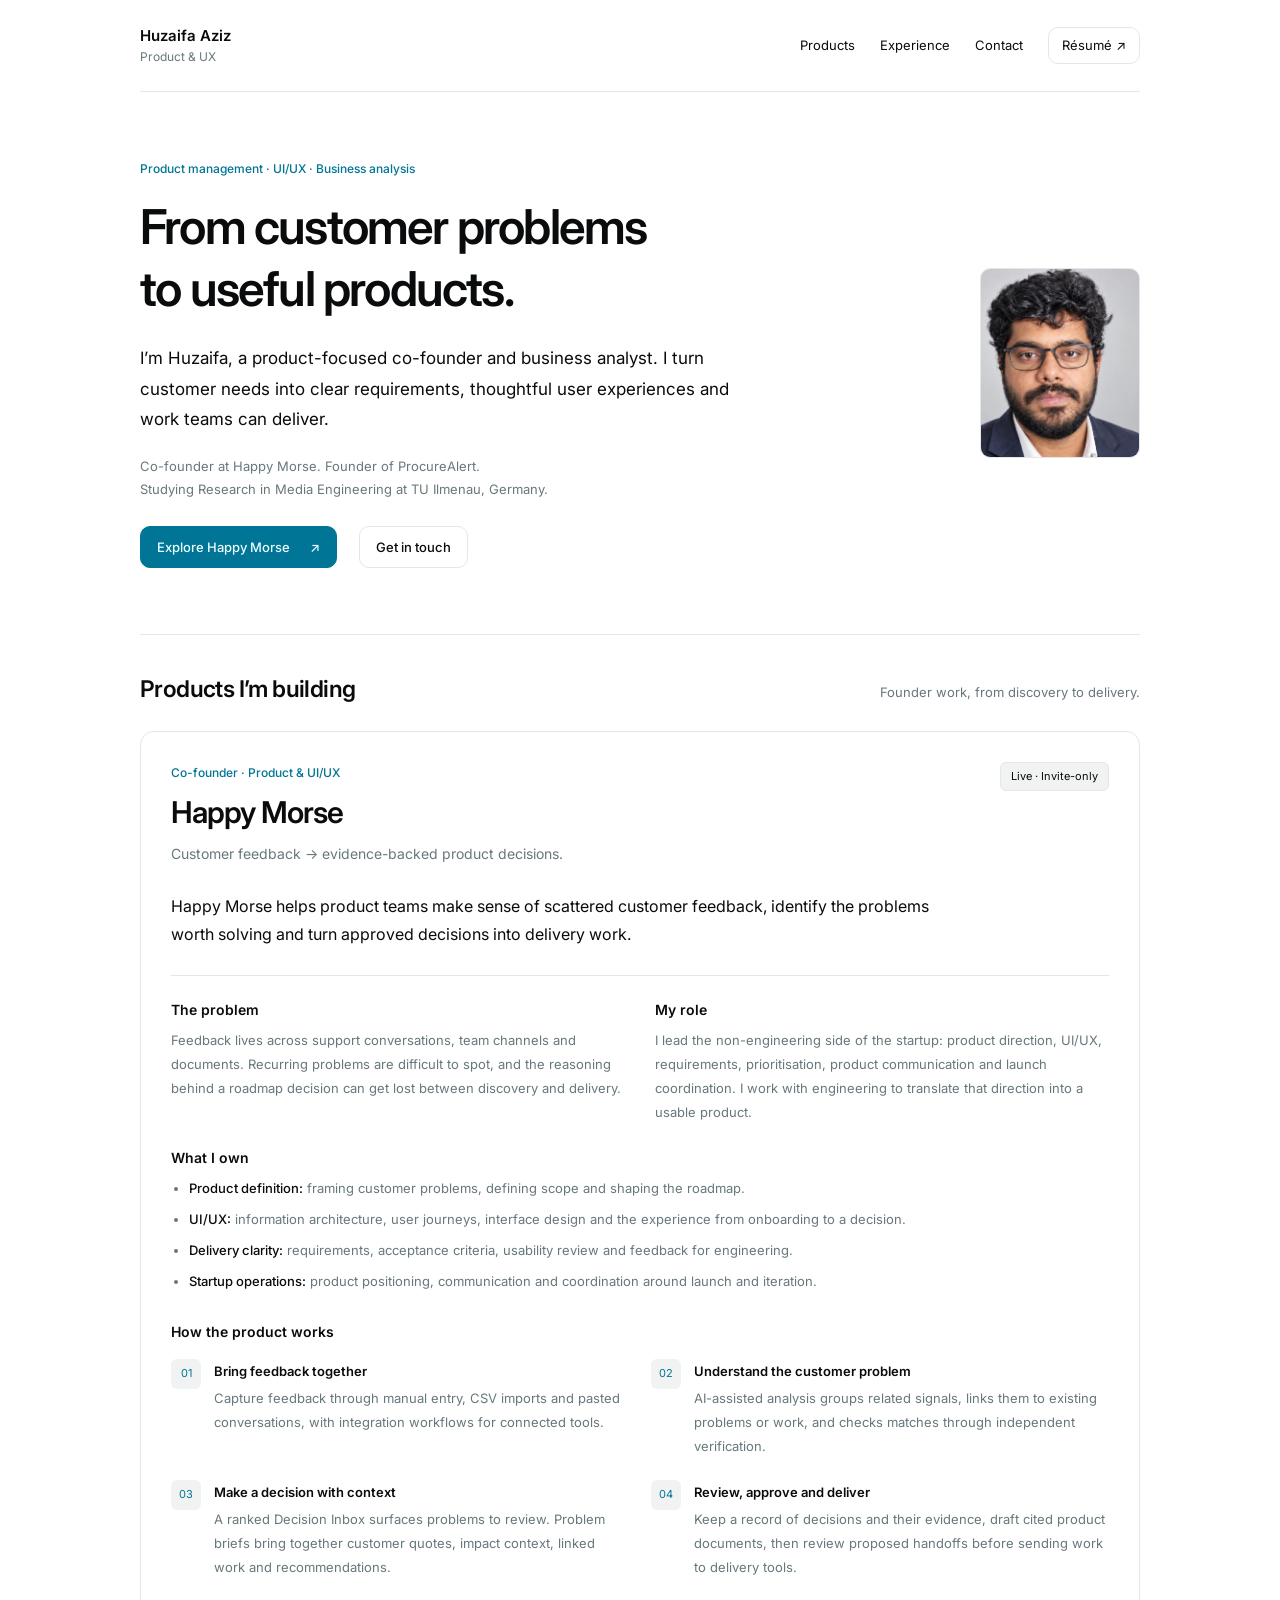
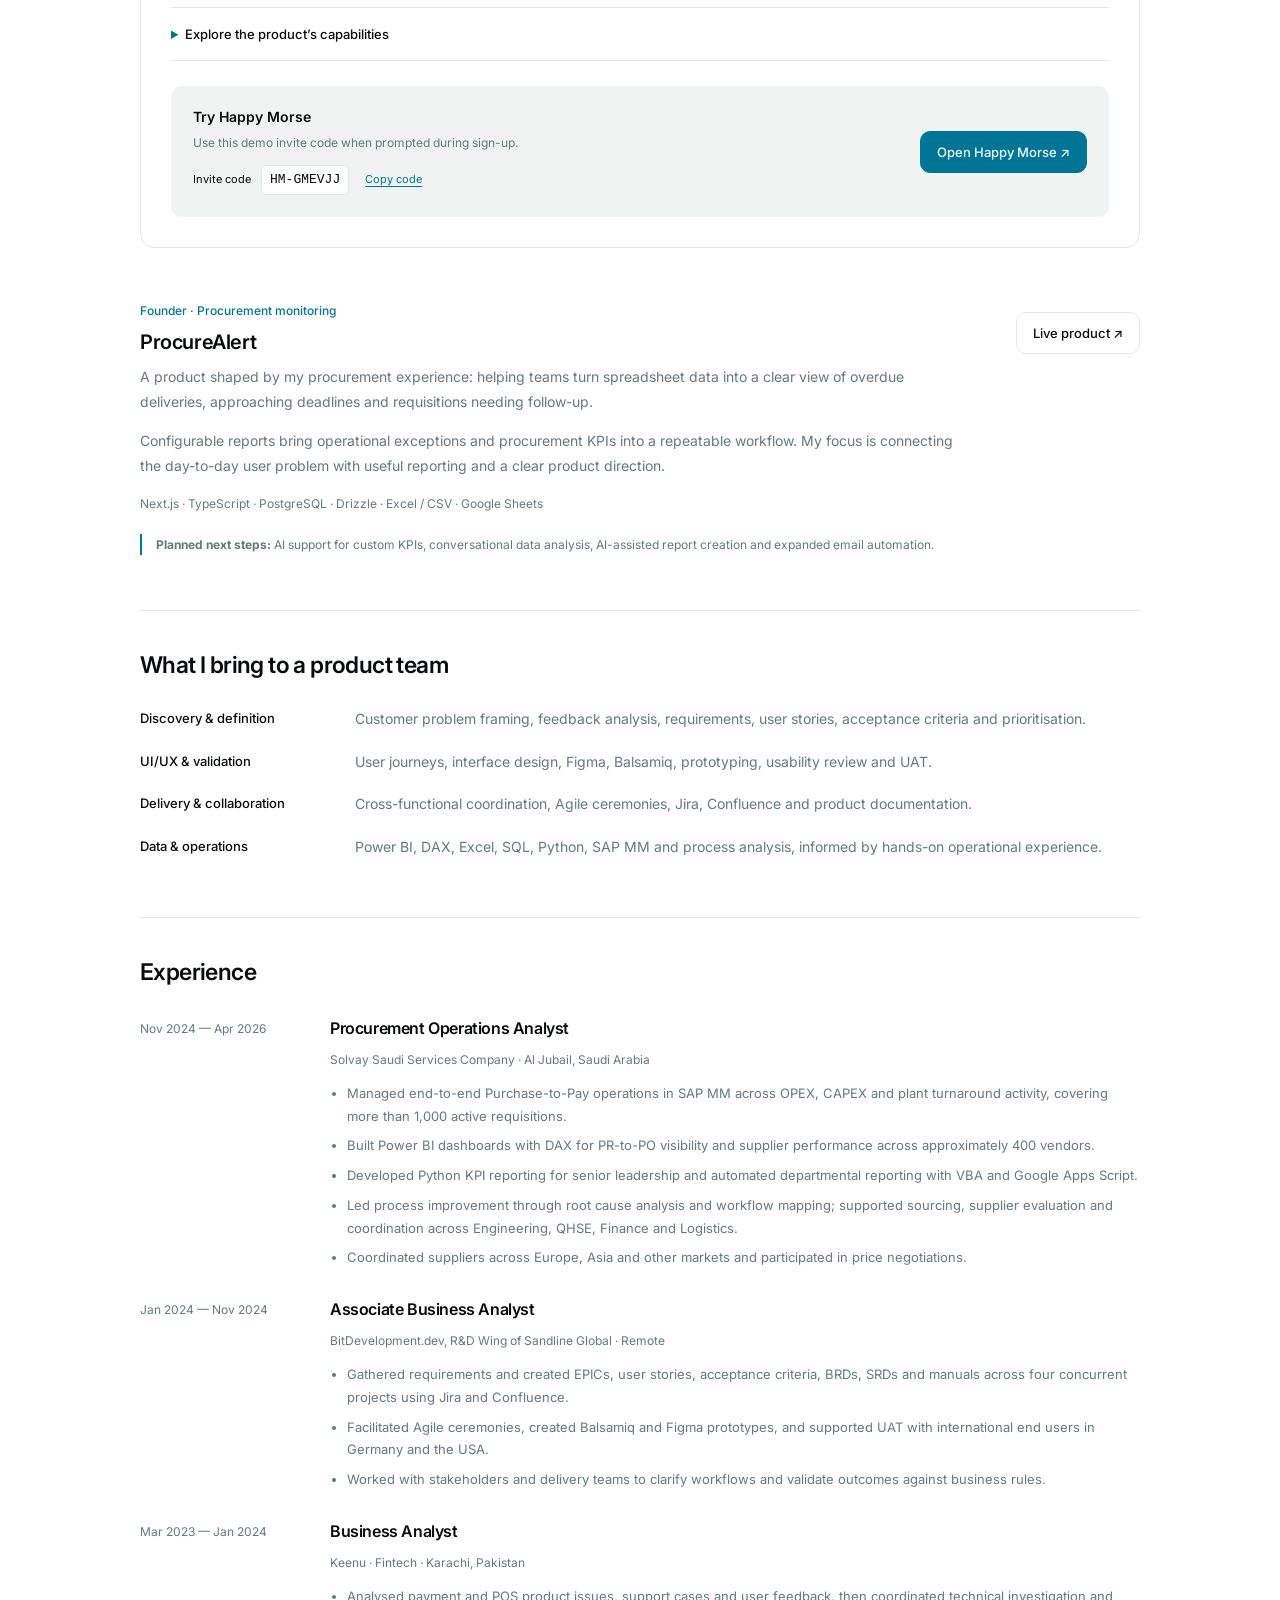
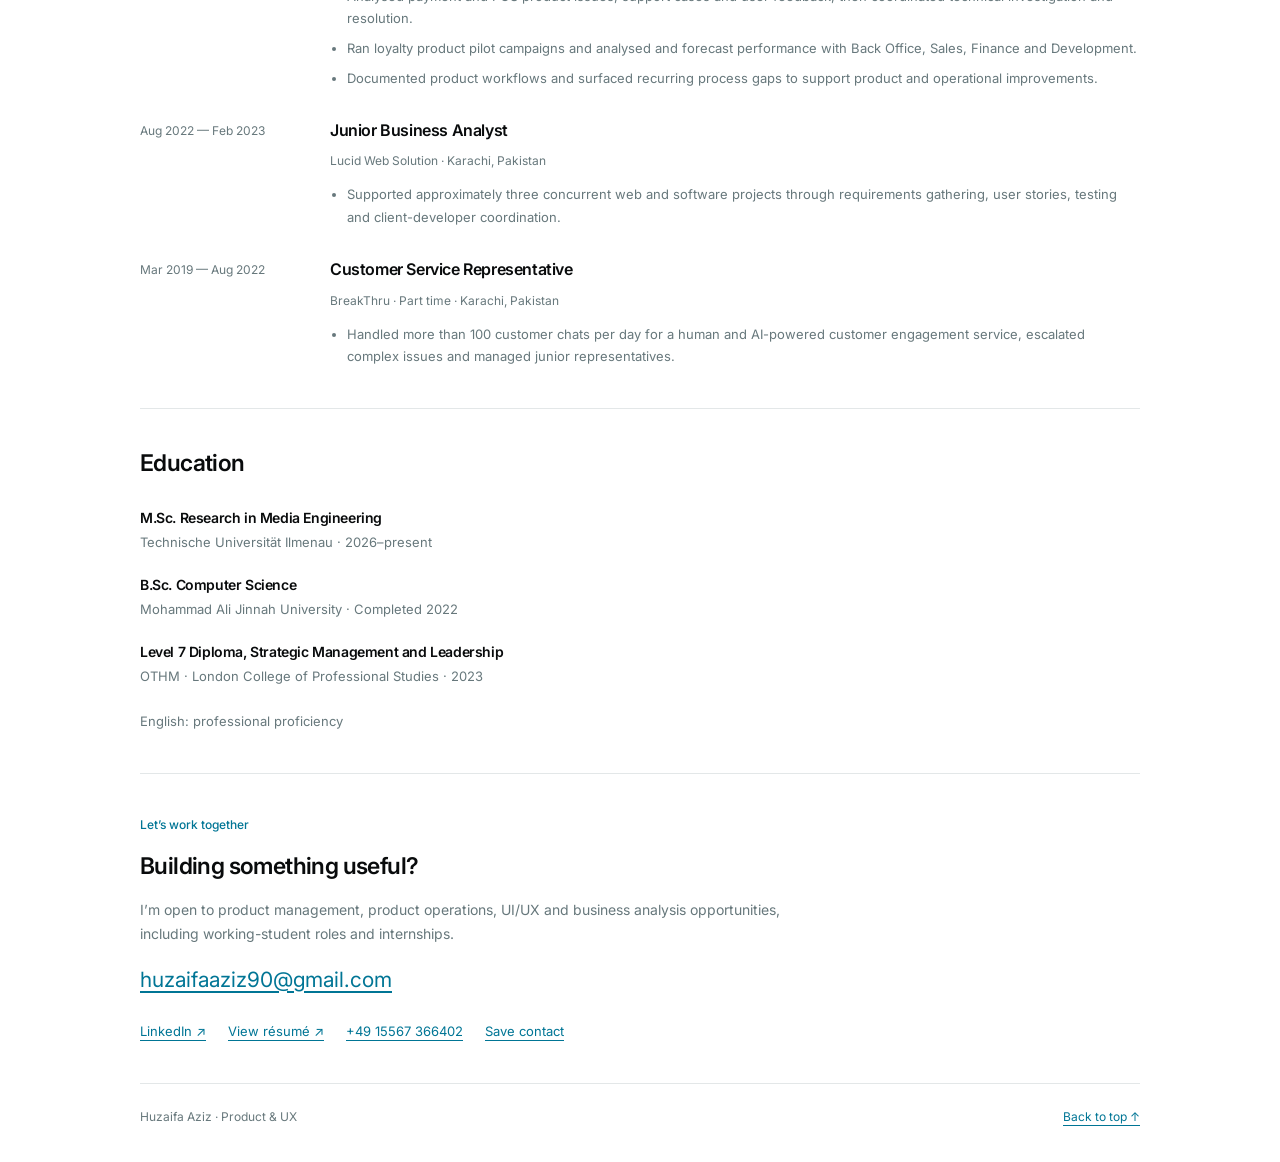
==== commit 8e9bbfa8: "Revert "Add files via upload" This reverts commit df2ce2621bcb5b136bbeb72d04fa72cb32141db0." ====
--- a/index.html
+++ b/index.html
@@ -13,7 +13,7 @@
 <details><summary>Explore the product’s capabilities</summary><div class="details-body"><dl class="capabilities"><div><dt>Decision Inbox</dt><dd>A focused list of problems, growing demand, critical reports and decisions that new evidence may warrant revisiting.</dd></div><div><dt>Customer Problems &amp; Feedback</dt><dd>Evidence-linked briefs and organised feedback, with corrections for duplicates, misplaced reports and uncertain matches.</dd></div><div><dt>Product Backlog</dt><dd>Existing work provides context for new feedback so teams can see whether demand relates to planned or shipped work.</dd></div><div><dt>Decision History</dt><dd>Decisions retain evidence snapshots and optional revisit conditions, making the reasoning behind product choices traceable.</dd></div><div><dt>Documents &amp; delivery</dt><dd>AI-assisted documents cite evidence, linked work and decisions. Approved work can be reviewed as a ticket plan before external publication.</dd></div><div><dt>Connected workflows</dt><dd>The product codebase includes Linear, Jira, Intercom, Slack and Notion integrations. Availability depends on workspace configuration.</dd></div></dl><p class="stack"><strong>Product technology:</strong> TypeScript, Next.js / React, PostgreSQL / Drizzle, pgvector, Clerk, Inngest and Vercel AI SDK.</p><p class="small-note">AI supports analysis and drafting; people review decisions and approve external delivery.</p></div></details>
 <div class="try-product"><div><h4>Try Happy Morse</h4><p>Use this demo invite code when prompted during sign-up.</p><div class="invite"><span>Invite code</span><code id="invite-code">HM-GMEVJJ</code><button type="button" id="copy-code" hidden>Copy code</button><span class="copy-status" id="copy-status" role="status"></span></div></div><a class="button" href="https://happymorse.com/">Open Happy Morse ↗</a></div>
 </article>
-<article class="project"><div class="project-heading"><div><p class="eyebrow">Founder · Procurement monitoring</p><h3>ProcureAlert</h3></div><a class="button secondary" href="https://procuralert.com/">Live product ↗</a></div><p>A product shaped by my procurement experience: helping teams turn spreadsheet data into a clear view of overdue deliveries, approaching deadlines and requisitions needing follow-up.</p><p>Configurable reports bring operational exceptions and procurement KPIs into a repeatable workflow. My focus is connecting the day-to-day user problem with useful reporting and a clear product direction.</p><p class="stack">Next.js · TypeScript · PostgreSQL · Drizzle · Excel / CSV · Google Sheets</p><p class="roadmap"><strong>Planned next steps:</strong> AI support for custom KPIs, conversational data analysis, AI-assisted report creation and expanded email automation.</p></article>
+<article class="project"><div class="project-heading"><div><p class="eyebrow">Founder · Procurement monitoring</p><h3>ProcureAlert</h3></div><a class="button secondary" href="https://procurement-alert-system-v2-web.vercel.app/">Live product ↗</a></div><p>A product shaped by my procurement experience: helping teams turn spreadsheet data into a clear view of overdue deliveries, approaching deadlines and requisitions needing follow-up.</p><p>Configurable reports bring operational exceptions and procurement KPIs into a repeatable workflow. My focus is connecting the day-to-day user problem with useful reporting and a clear product direction.</p><p class="stack">Next.js · TypeScript · PostgreSQL · Drizzle · Excel / CSV · Google Sheets</p><p class="roadmap"><strong>Planned next steps:</strong> AI support for custom KPIs, conversational data analysis, AI-assisted report creation and expanded email automation.</p></article>
 </section>
 <section id="skills" aria-labelledby="skills-title"><div class="section-heading"><h2 id="skills-title">What I bring to a product team</h2></div><dl class="skills"><div><dt>Discovery &amp; definition</dt><dd>Customer problem framing, feedback analysis, requirements, user stories, acceptance criteria and prioritisation.</dd></div><div><dt>UI/UX &amp; validation</dt><dd>User journeys, interface design, Figma, Balsamiq, prototyping, usability review and UAT.</dd></div><div><dt>Delivery &amp; collaboration</dt><dd>Cross-functional coordination, Agile ceremonies, Jira, Confluence and product documentation.</dd></div><div><dt>Data &amp; operations</dt><dd>Power BI, DAX, Excel, SQL, Python, SAP MM and process analysis, informed by hands-on operational experience.</dd></div></dl></section>
 <section id="experience" aria-labelledby="experience-title"><h2 id="experience-title">Experience</h2>
--- a/styles.css
+++ b/styles.css
@@ -1,286 +1,5 @@
-/* Industry — design-system tokens and component classes. This file is the source of truth for the system's look; retune it here and see readme.md. */
-@import url('https://fonts.googleapis.com/css2?family=Barlow:wght@400;500;700&family=Barlow+Condensed:wght@400;600&display=swap');
-
-:root {
-  --color-bg: #f2f2f3;
-  --color-surface: #e9e9ea;
-  --color-text: #1d1f20;
-  --color-accent: #5980a6;
-  --color-accent-2: #728fab;
-  --color-divider: color-mix(in srgb, #1d1f20 16%, transparent);
-
-  /* Tonal ramps — generated in OKLCH on one shared lightness scale, so the
-     same step of any role matches the others in visual value. */
-  --color-neutral-100: #f5f5f8;
-  --color-neutral-200: #e7e7ea;
-  --color-neutral-300: #d4d4d7;
-  --color-neutral-400: #b7b7ba;
-  --color-neutral-500: #98989b;
-  --color-neutral-600: #7a7a7d;
-  --color-neutral-700: #5d5d60;
-  --color-neutral-800: #424244;
-  --color-neutral-900: #2b2b2d;
-
-  --color-accent-100: #eef6ff;
-  --color-accent-200: #d6ebff;
-  --color-accent-300: #b5d9fd;
-  --color-accent-400: #94bce3;
-  --color-accent-500: #749dc4;
-  --color-accent-600: #597ea3;
-  --color-accent-700: #416180;
-  --color-accent-800: #2c455d;
-  --color-accent-900: #1d2d3d;
-
-  --color-accent-2-100: #eef6ff;
-  --color-accent-2-200: #d6ebff;
-  --color-accent-2-300: #bdd8f2;
-  --color-accent-2-400: #9ebbd8;
-  --color-accent-2-500: #7e9cb8;
-  --color-accent-2-600: #627d98;
-  --color-accent-2-700: #486077;
-  --color-accent-2-800: #314457;
-  --color-accent-2-900: #1f2d3a;
-
-  --font-heading: "Barlow Condensed", system-ui, sans-serif;
-  --font-heading-weight: 600;
-  --font-body: "Barlow", system-ui, sans-serif;
-
-  --space-1: 3.4px;
-  --space-2: 6.8px;
-  --space-3: 10.2px;
-  --space-4: 13.6px;
-  --space-6: 20.4px;
-  --space-8: 27.2px;
-
-  --radius-sm: 2px;
-  --radius-md: 4px;
-  --radius-lg: 7px;
-
-  /* Elevation — derived from the ground: soft ink-tinted shadows on a
-     light theme, a hairline edge + ambient darkness on a dark one. */
-  --shadow-sm: 0 1px 2px color-mix(in srgb, #2b2b2d 14%, transparent);
-  --shadow-md: 0 3px 10px color-mix(in srgb, #2b2b2d 16%, transparent);
-  --shadow-lg: 0 12px 32px color-mix(in srgb, #2b2b2d 22%, transparent);
-}
-
-body {
-  background: var(--color-bg);
-  color: var(--color-text);
-  font-family: var(--font-body);
-}
-h1, h2, h3, h4 { font-family: var(--font-heading); font-weight: var(--font-heading-weight); }
-
-.blueprint {
-  position: relative;
-  border: 1px solid var(--color-divider);
-  border-radius: 0;
-}
-/* The overlay image treatments (halftone, duotone) clip their overlay
-   (overflow:hidden); a blueprint wrapper draws its registration marks
-   outside the box, so when both classes share a wrapper the frame must
-   win. */
-.blueprint.halftone, .blueprint.plate, .blueprint.duotone { overflow: visible; }
-.blueprint > .corner {
-  position: absolute; width: 11px; height: 11px;
-  color: color-mix(in srgb, var(--color-text) 55%, transparent);
-}
-.blueprint > .corner::before, .blueprint > .corner::after {
-  content: ""; position: absolute; background: currentColor;
-}
-.blueprint > .corner::before { left: 5px; top: 0; width: 1px; height: 100%; }
-.blueprint > .corner::after  { top: 5px; left: 0; width: 100%; height: 1px; }
-.blueprint > .corner.tl { top: -6px; left: -6px; }
-.blueprint > .corner.tr { top: -6px; right: -6px; }
-.blueprint > .corner.bl { bottom: -6px; left: -6px; }
-.blueprint > .corner.br { bottom: -6px; right: -6px; }
-
-.duotone{position:relative;overflow:hidden}
-.duotone::after{content:"";position:absolute;inset:0;pointer-events:none;
-  background:var(--color-accent);mix-blend-mode:color}
-
-/* ══════════════════════════════════════════════════════════════════════════
-   Components — built with the tokens above. Plain CSS
-   on plain HTML: no JavaScript, no build step. Each class is documented in
-   readme.md and demonstrated in foundations/ and components/.
-   ══════════════════════════════════════════════════════════════════════ */
-
-*, *::before, *::after { box-sizing: border-box; }
-body { margin: 0; font-size: 15px; line-height: 1.55; font-weight: 400; }
-h1, h2, h3, h4, h5, h6 {
-  font-family: var(--font-heading); font-weight: var(--font-heading-weight);
-  line-height: 1.12; letter-spacing: -0.015em; margin: 0 0 var(--space-2);
-}
-h1 { font-size: 42px; }
-h2 { font-size: 32px; }
-h3 { font-size: 25px; }
-h4 { font-size: 20px; }
-h5 { font-size: 16px; }
-h6 { font-size: 13px; }
-h6 { letter-spacing: 0.08em; text-transform: uppercase; }
-p { margin: 0 0 var(--space-3); }
-a { color: var(--color-accent); text-underline-offset: 3px; }
-img { display: block; max-width: 100%; }
-figure { margin: 0; }
-figcaption {
-  font-size: 11px; margin-top: var(--space-1);
-  color: color-mix(in srgb, var(--color-text) 55%, transparent);
-}
-.text-muted { color: color-mix(in srgb, var(--color-text) 55%, transparent); }
-:focus { outline: none; }
-:focus-visible { outline: 2px solid var(--color-accent); outline-offset: 2px; }
-::selection { background: color-mix(in srgb, var(--color-accent) 30%, transparent); }
-
-/* — rules — */
-.hr {
-  height: 1px; border: 0; margin: var(--space-4) 0;
-  background: var(--color-divider);
-}
-
-/* — buttons — */
-.btn {
-  display: inline-flex; align-items: center; justify-content: center; gap: 6px;
-  cursor: pointer; text-decoration: none;
-  font-family: var(--font-heading); font-weight: var(--font-heading-weight);
-  font-size: 14px; line-height: 1.2; color: var(--color-text); /* matches the .input's 14px —
-     the pair sits side by side in sign-up rows */
-  background: transparent; border: 1px solid transparent;
-  padding: var(--space-2) calc(var(--space-3) * 1.2);
-  border-radius: var(--radius-md);
-}
-.btn svg { display: block; }
-.btn:disabled { opacity: 0.45; cursor: not-allowed; }
-.btn-primary { background: var(--color-accent); color: var(--color-bg); }
-.btn-primary:hover { background: var(--color-accent-600); }
-.btn-primary:active { background: var(--color-accent-700); }
-.btn-secondary { border-color: var(--color-divider); }
-.btn-secondary:hover { background: color-mix(in srgb, var(--color-text) 7%, transparent); }
-.btn-secondary:active { background: color-mix(in srgb, var(--color-text) 14%, transparent); }
-.btn-ghost { color: var(--color-accent); padding-inline: var(--space-1); }
-.btn-ghost:hover { background: color-mix(in srgb, var(--color-accent) 10%, transparent); }
-.btn-ghost:active { background: color-mix(in srgb, var(--color-accent) 18%, transparent); }
-.btn-icon { width: 36px; height: 36px; padding: 0; }
-.btn-block { width: 100%; margin-top: var(--space-2); }
-
-/* — forms — */
-.field > label {
-  display: block; font-size: 12px; margin-bottom: 5px;
-  color: color-mix(in srgb, var(--color-text) 70%, transparent);
-}
-.input {
-  width: 100%; min-height: 36px; padding: 6px 10px; font: inherit;
-  font-size: 14px; color: var(--color-text); caret-color: var(--color-accent);
-  background: var(--color-surface);
-  border: 1px solid var(--color-divider); border-radius: var(--radius-md);
-}
-.input:hover { border-color: color-mix(in srgb, var(--color-text) 45%, transparent); }
-.input:focus-visible { border-color: var(--color-accent); outline-offset: 0; }
-textarea.input { min-height: 90px; resize: vertical; }
-.radio { display: inline-flex; align-items: center; gap: 8px; cursor: pointer; font-size: 14px; }
-.radio input, .seg-opt input {
-  position: absolute; opacity: 0; width: 0; height: 0; pointer-events: none;
-}
-.radio .dot {
-  width: 16px; height: 16px; flex: none; border-radius: 50%;
-  border: 1.5px solid var(--color-divider);
-}
-.radio:hover .dot { border-color: var(--color-accent); }
-.radio input:checked + .dot {
-  border-color: var(--color-accent); background: var(--color-accent);
-  box-shadow: inset 0 0 0 4px var(--color-bg);
-}
-.radio input:focus-visible + .dot { outline: 2px solid var(--color-accent); outline-offset: 2px; }
-.seg {
-  display: inline-flex; overflow: hidden;
-  border: 1px solid var(--color-divider); border-radius: var(--radius-md);
-}
-.seg-opt {
-  display: inline-flex; align-items: center; gap: 6px;
-  padding: 7px 12px; font-size: 13px; cursor: pointer;
-}
-.seg-opt + .seg-opt { border-left: 1px solid var(--color-divider); }
-.seg-opt:has(input:checked) { background: var(--color-accent); color: var(--color-bg); }
-.seg-opt:not(:has(input:checked)):hover { background: color-mix(in srgb, var(--color-text) 7%, transparent); }
-.seg-opt:has(input:focus-visible) { outline: 2px solid var(--color-accent); outline-offset: -2px; }
-
-/* — cards — */
-.card {
-  display: flex; flex-direction: column; gap: var(--space-2);
-  padding: var(--space-3); border-radius: var(--radius-md); background: var(--color-surface);
-}
-.card-kicker { font-size: 10px; letter-spacing: 0.1em; text-transform: uppercase; color: var(--color-accent); }
-.card-title {
-  font-family: var(--font-heading); font-weight: var(--font-heading-weight);
-  font-size: 17px; line-height: 1.2;
-}
-.card-body { margin: 0; font-size: 13px; opacity: 0.8; flex: 1; }
-.card-meta {
-  display: flex; align-items: center; gap: 6px; font-size: 11px;
-  color: color-mix(in srgb, var(--color-text) 50%, transparent);
-}
-.elev-sm { box-shadow: var(--shadow-sm); }
-.elev-md { box-shadow: var(--shadow-md); }
-.elev-lg { box-shadow: var(--shadow-lg); }
-
-/* — tags — */
-.tag {
-  display: inline-flex; align-items: center; font-size: 11px;
-  letter-spacing: 0.02em; padding: 3px 10px;
-  border-radius: calc(var(--radius-md) * 0.75);
-}
-.tag-accent { background: var(--color-accent-100); color: var(--color-accent-800); }
-.tag-accent-2 { background: var(--color-accent-2-100); color: var(--color-accent-2-800); }
-.tag-neutral { background: var(--color-neutral-100); color: var(--color-neutral-800); }
-.tag-outline { border: 1px solid var(--color-accent); color: var(--color-accent); }
-
-/* — navigation — */
-.nav {
-  display: flex; align-items: center; gap: var(--space-4);
-  padding: var(--space-3) var(--space-4);
-  border-bottom: none;
-}
-.nav-brand {
-  font-family: var(--font-heading); font-weight: var(--font-heading-weight);
-  font-size: 18px; margin-right: auto;
-}
-.nav a { color: inherit; text-decoration: none; font-size: 14px; }
-.nav a:hover, .nav a[aria-current='page'] { color: var(--color-accent); }
-
-/* — tables — */
-.table { width: 100%; border-collapse: collapse; font-size: 14px; }
-.table th {
-  text-align: left; font-size: 11px; letter-spacing: 0.08em; text-transform: uppercase;
-  color: color-mix(in srgb, var(--color-text) 60%, transparent);
-  padding: var(--space-2); border-bottom: 1px solid var(--color-divider);
-}
-.table td {
-  padding: var(--space-2);
-  border-bottom: 1px solid color-mix(in srgb, var(--color-text) 8%, transparent);
-}
-.table tbody tr:hover { background: color-mix(in srgb, var(--color-text) 4%, transparent); }
-
-/* — dialog — */
-.dialog-backdrop {
-  position: fixed; inset: 0; display: grid; place-items: center;
-  padding: var(--space-4);
-  background: color-mix(in srgb, var(--color-neutral-900) 50%, transparent);
-}
-.dialog {
-  width: min(440px, 100%); display: flex; flex-direction: column; gap: var(--space-3);
-  padding: var(--space-4); border-radius: var(--radius-lg);
-  background: var(--color-surface); box-shadow: var(--shadow-lg);
-}
-.dialog-title {
-  font-family: var(--font-heading); font-weight: var(--font-heading-weight);
-  font-size: 20px;
-}
-.dialog-body { font-size: 14px; opacity: 0.85; }
-.dialog-actions { display: flex; justify-content: flex-end; gap: var(--space-2); margin-top: var(--space-2); }
-
-/* — blueprint frame: components are wireframe objects (see .blueprint
-     and .corner above) — square, transparent, hairline-bordered — */
-.card, .btn, .input, .tag, .seg, .dialog { border-radius: 0; }
-.card, .dialog { background: transparent; border: 1px solid var(--color-divider); }
-.btn { border: 1px solid var(--color-divider); }
-.btn-primary { border-color: var(--color-accent); }
-.btn-ghost { border-color: transparent; }
-
+@import url('https://fonts.googleapis.com/css2?family=Inter:wght@400;500;600;700&display=swap');
+:root{--background:oklch(1 0 0);--foreground:oklch(0.148 0.004 228.8);--card:oklch(1 0 0);--card-foreground:oklch(0.148 0.004 228.8);--popover:oklch(1 0 0);--popover-foreground:oklch(0.148 0.004 228.8);--primary:oklch(0.52 0.105 223.128);--primary-foreground:oklch(0.984 0.019 200.873);--secondary:oklch(0.967 0.001 286.375);--secondary-foreground:oklch(0.21 0.006 285.885);--muted:oklch(0.963 0.002 197.1);--muted-foreground:oklch(0.56 0.021 213.5);--accent:oklch(0.963 0.002 197.1);--accent-foreground:oklch(0.218 0.008 223.9);--destructive:oklch(0.577 0.245 27.325);--border:oklch(0.925 0.005 214.3);--input:oklch(0.925 0.005 214.3);--ring:oklch(0.723 0.014 214.4);--chart-1:oklch(0.865 0.127 207.078);--chart-2:oklch(0.715 0.143 215.221);--chart-3:oklch(0.609 0.126 221.723);--chart-4:oklch(0.52 0.105 223.128);--chart-5:oklch(0.45 0.085 224.283);--radius:0.625rem;--sidebar:oklch(0.987 0.002 197.1);--sidebar-foreground:oklch(0.148 0.004 228.8);--sidebar-primary:oklch(0.609 0.126 221.723);--sidebar-primary-foreground:oklch(0.984 0.019 200.873);--sidebar-accent:oklch(0.963 0.002 197.1);--sidebar-accent-foreground:oklch(0.218 0.008 223.9);--sidebar-border:oklch(0.925 0.005 214.3);--sidebar-ring:oklch(0.723 0.014 214.4);}
+*{box-sizing:border-box}html{scroll-padding-top:24px}body{margin:0;background:var(--background);color:var(--foreground);font:15px/1.75 'Inter',system-ui,-apple-system,sans-serif;-webkit-font-smoothing:antialiased}a{color:var(--primary);text-underline-offset:4px}a:hover{text-decoration-thickness:2px}a:focus-visible,button:focus-visible,summary:focus-visible{outline:2px solid var(--primary);outline-offset:5px}.container{width:min(1000px,calc(100% - 64px));margin-inline:auto}.site-header{display:flex;align-items:center;justify-content:space-between;gap:24px;padding:25px 0;border-bottom:1px solid var(--border)}.name{font-weight:600;text-decoration:none;color:var(--foreground);line-height:1.5}.name span{display:block;font-size:12px;font-weight:400;color:var(--muted-foreground)}nav{display:flex;align-items:center;gap:25px;font-size:13px}nav a{color:var(--foreground);text-decoration:none}.nav-resume{border:1px solid var(--border);padding:6px 13px;border-radius:var(--radius)}h1,h2,h3,h4,h5,p{margin-top:0}h1,h2,h3,h4,h5{line-height:1.3}h1{font-size:clamp(32px,4.3vw,48px);font-weight:600;letter-spacing:-1.8px;margin-bottom:23px}h2{font-size:23px;font-weight:600;letter-spacing:-.6px;margin-bottom:0}h3{font-size:20px;letter-spacing:-.4px;margin-bottom:10px;font-weight:600}h4{font-size:14px;font-weight:600;margin-bottom:9px}p{margin-bottom:15px}.intro{display:grid;grid-template-columns:1fr 160px;gap:65px;align-items:center;padding:66px 0}.eyebrow{color:var(--primary);font-size:12px;font-weight:500;margin-bottom:17px}.lede{font-size:17px;line-height:1.8;max-width:630px;color:var(--foreground)}.intro-note{font-size:13px;color:var(--muted-foreground);margin:20px 0 25px}.portrait{width:160px;height:190px;object-fit:cover;object-position:50% 34%;border-radius:var(--radius);border:1px solid var(--border)}.links{display:flex;gap:12px 22px;flex-wrap:wrap;font-size:13px}.button{display:inline-flex;align-items:center;justify-content:center;gap:20px;min-height:40px;padding:9px 16px;background:var(--primary);color:var(--primary-foreground);border:1px solid var(--primary);border-radius:var(--radius);font-size:13px;font-weight:500;text-decoration:none;white-space:nowrap}.button:hover{filter:brightness(.96);text-decoration:none}.button.secondary{background:var(--background);border-color:var(--border);color:var(--foreground)}main>section:not(.intro){padding:40px 0;border-top:1px solid var(--border)}.section-heading{display:flex;justify-content:space-between;align-items:baseline;gap:20px;margin-bottom:26px}.section-heading p{font-size:13px;color:var(--muted-foreground);margin:0}.featured{padding:30px;border:1px solid var(--border);border-radius:calc(var(--radius) + 4px);background:var(--card)}.feature-top{display:flex;justify-content:space-between;gap:20px}.feature-top h3{font-size:30px;letter-spacing:-1px}.feature-top .eyebrow{margin-bottom:10px}.product-subtitle{font-size:14px;color:var(--muted-foreground)}.badge{align-self:flex-start;border:1px solid var(--border);background:var(--muted);padding:4px 10px;border-radius:6px;font-size:11px;white-space:nowrap}.product-lede{font-size:16px;max-width:780px;margin:10px 0 27px}.case-grid{display:grid;grid-template-columns:1fr 1fr;gap:30px;border-top:1px solid var(--border);padding-top:25px}.case-grid p,.responsibilities li,.workflow p,.capabilities dd{font-size:13px;line-height:1.85;color:var(--muted-foreground)}.responsibilities{margin-top:10px}.responsibilities ul{padding-left:18px;margin:0}.responsibilities li+li{margin-top:7px}.responsibilities strong{font-weight:500;color:var(--foreground)}.workflow-title{margin-top:30px}.workflow{list-style:none;padding:0;margin:17px 0 28px;display:grid;grid-template-columns:1fr 1fr;gap:22px}.workflow li{display:flex;gap:13px}.workflow li>span{color:var(--primary);background:var(--muted);border-radius:6px;display:grid;place-items:center;flex:0 0 30px;height:30px;font-size:11px}.workflow h5{font-size:13px;font-weight:600;margin:4px 0 6px}.workflow p{margin:0}details{border-block:1px solid var(--border);margin:20px 0 25px}summary{cursor:pointer;padding:15px 0;font-size:13px;font-weight:500}summary::marker{color:var(--primary)}.details-body{padding-bottom:7px}.capabilities>div{margin-bottom:17px}.capabilities dt{font-size:13px;font-weight:500}.capabilities dd{margin:3px 0 0}.small-note,.stack{font-size:12px;color:var(--muted-foreground)}.try-product{background:var(--muted);border-radius:var(--radius);padding:22px;display:flex;align-items:center;justify-content:space-between;gap:25px}.try-product h4{margin-bottom:5px}.try-product p{font-size:12px;color:var(--muted-foreground);margin-bottom:12px}.invite{display:flex;gap:10px;align-items:center;flex-wrap:wrap;font-size:11px}.invite code{background:var(--background);border:1px solid var(--border);border-radius:5px;padding:3px 8px;font-size:13px;color:var(--foreground)}.invite button{cursor:pointer;font:inherit;background:transparent;border:0;text-decoration:underline;text-underline-offset:3px;color:var(--primary)}.copy-status{font-size:11px}.project{margin-top:25px;padding:27px 0 0}.project-heading{display:flex;justify-content:space-between;gap:20px;align-items:center}.project .eyebrow{margin-bottom:8px}.project p:not(.eyebrow){font-size:14px;max-width:820px;color:var(--muted-foreground)}.project .stack{font-size:12px!important}.project .roadmap{font-size:12px!important;border-left:2px solid var(--primary);padding-left:14px;margin-top:20px}.skills{margin:0}.skills>div{display:grid;grid-template-columns:190px 1fr;gap:25px;margin-bottom:18px}dt{font-size:13px;font-weight:500}dd{margin:0;font-size:14px;color:var(--muted-foreground)}#experience>h2,#education>h2{margin-bottom:30px}.job{display:grid;grid-template-columns:165px 1fr;gap:25px;margin-bottom:30px}.job:last-child{margin-bottom:0}.job h3{font-size:16px}.date{font-size:12px;color:var(--muted-foreground)}.job-org{font-size:12px;color:var(--muted-foreground);margin-bottom:12px}.job ul{font-size:13px;padding-left:17px;margin:0;color:var(--muted-foreground)}.job li+li{margin-top:7px}.education-item{margin-bottom:22px}.education-item h3{font-size:14px;margin-bottom:4px}.education-item p,.meta{font-size:13px;color:var(--muted-foreground);margin:0}#contact h2{margin-bottom:16px}#contact>p:not(.eyebrow){font-size:14px;color:var(--muted-foreground);max-width:640px}.email{font-size:21px;overflow-wrap:anywhere}.contact-links{margin-top:22px}footer{display:flex;justify-content:space-between;border-top:1px solid var(--border);padding:22px 0 35px;font-size:12px;color:var(--muted-foreground)}.skip-link{position:absolute;top:-100px;left:15px;background:var(--background);padding:10px;z-index:5}.skip-link:focus{top:10px}
+@media(max-width:700px){.container{width:calc(100% - 36px)}.site-header{flex-direction:column;align-items:flex-start;gap:16px;padding:20px 0}nav{gap:20px;flex-wrap:wrap}.intro{grid-template-columns:1fr 90px;gap:20px;padding:36px 0}.intro>div{display:contents}.intro .eyebrow{grid-column:1;align-self:end;margin:0}.intro h1{grid-column:1;grid-row:2;font-size:31px;letter-spacing:-1px;margin:0}.portrait{grid-column:2;grid-row:1 / span 2;width:90px;height:110px;align-self:start}.intro .lede,.intro-note,.intro .links{grid-column:1 / -1;margin:0}.lede{font-size:15px}.section-heading{display:block}.section-heading p{margin-top:10px}.featured{padding:20px}.feature-top{flex-direction:column;gap:0}.feature-top h3{font-size:27px}.badge{margin-bottom:15px}.product-lede{font-size:15px}.case-grid,.workflow{grid-template-columns:1fr;gap:18px}.try-product{align-items:flex-start;flex-direction:column;padding:18px}.project-heading{align-items:flex-start;flex-direction:column;gap:9px;margin-bottom:18px}.skills>div,.job{grid-template-columns:1fr;gap:5px}.date{margin-bottom:2px}.email{font-size:18px}h2{font-size:21px}.job h3{font-size:15px}footer{gap:20px;font-size:11px}}
+@media print{.site-header,footer,.skip-link,button{display:none}.container{width:100%}.intro{padding-top:0}.featured{padding:20px}.try-product{break-inside:avoid}.job,.education-item{break-inside:avoid}body{font-size:10pt}.button{background:transparent;color:#000;border-color:#aaa}.links{display:none}}
